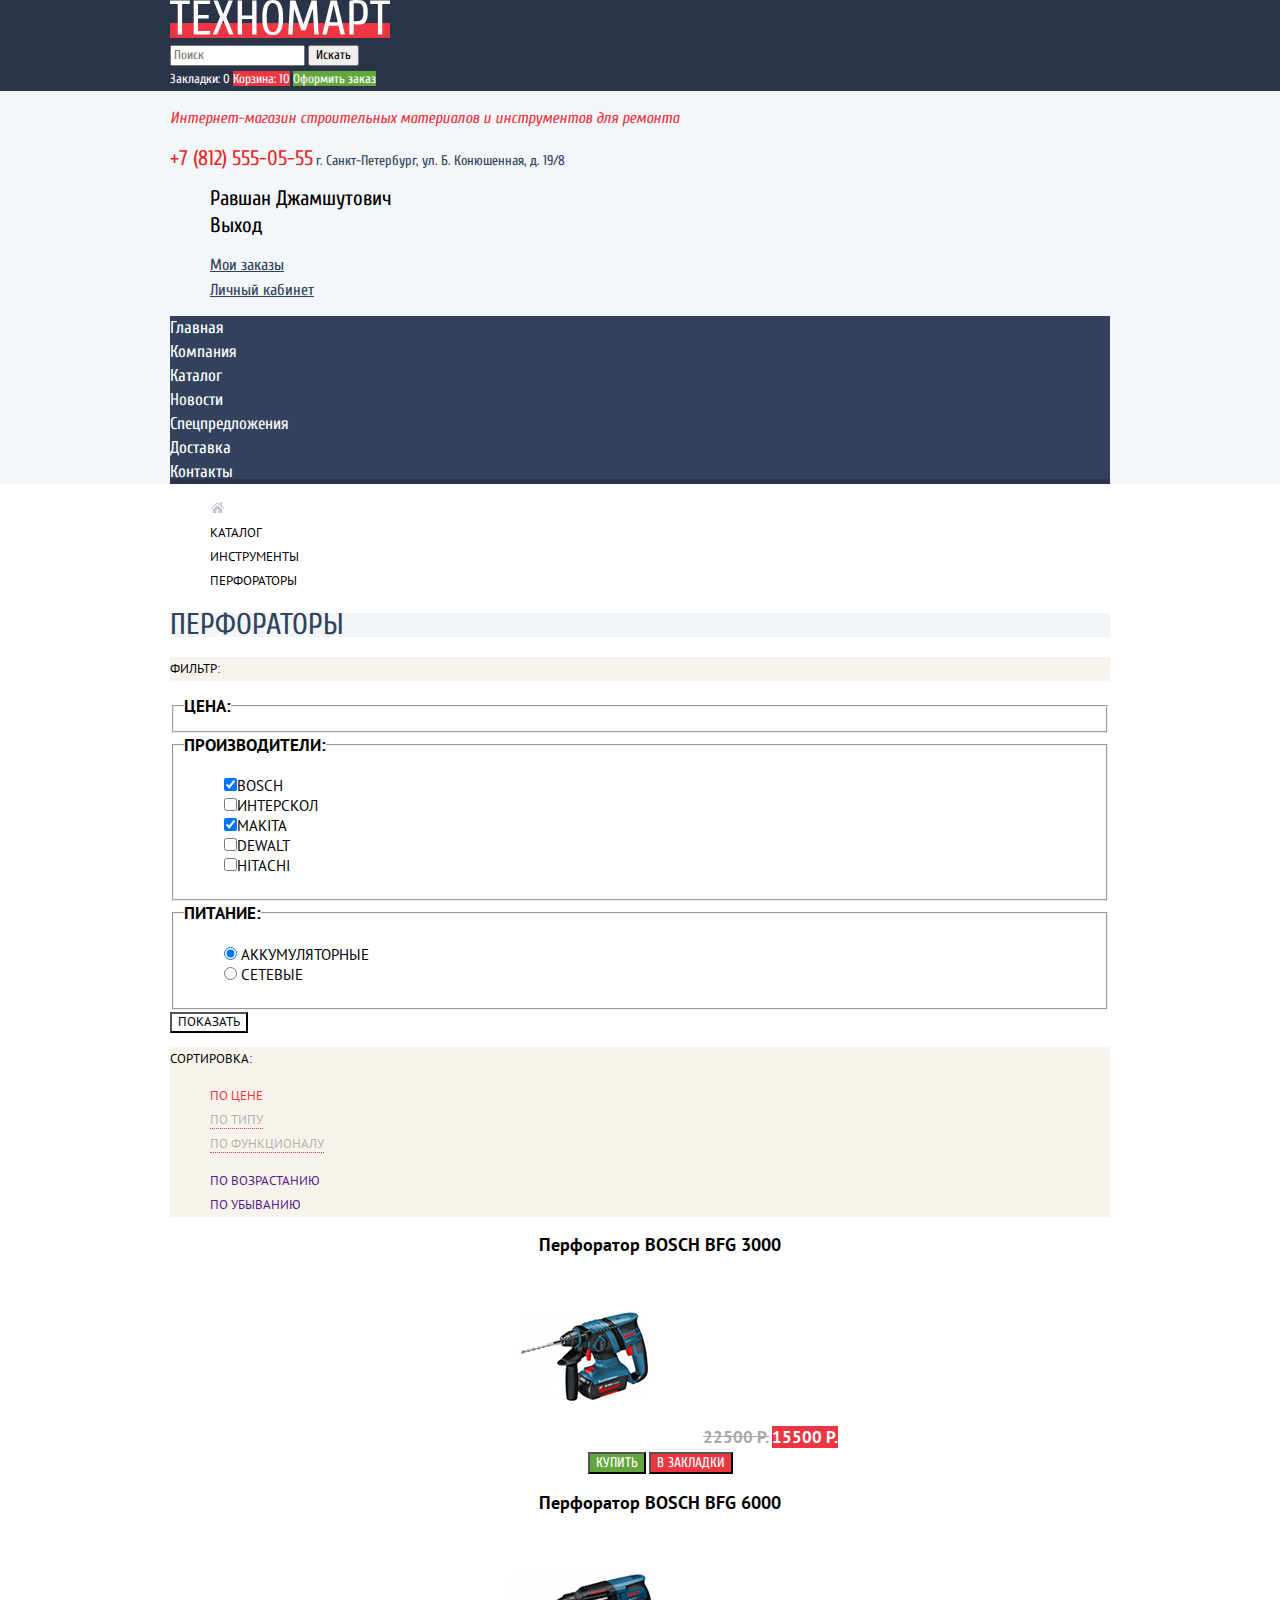
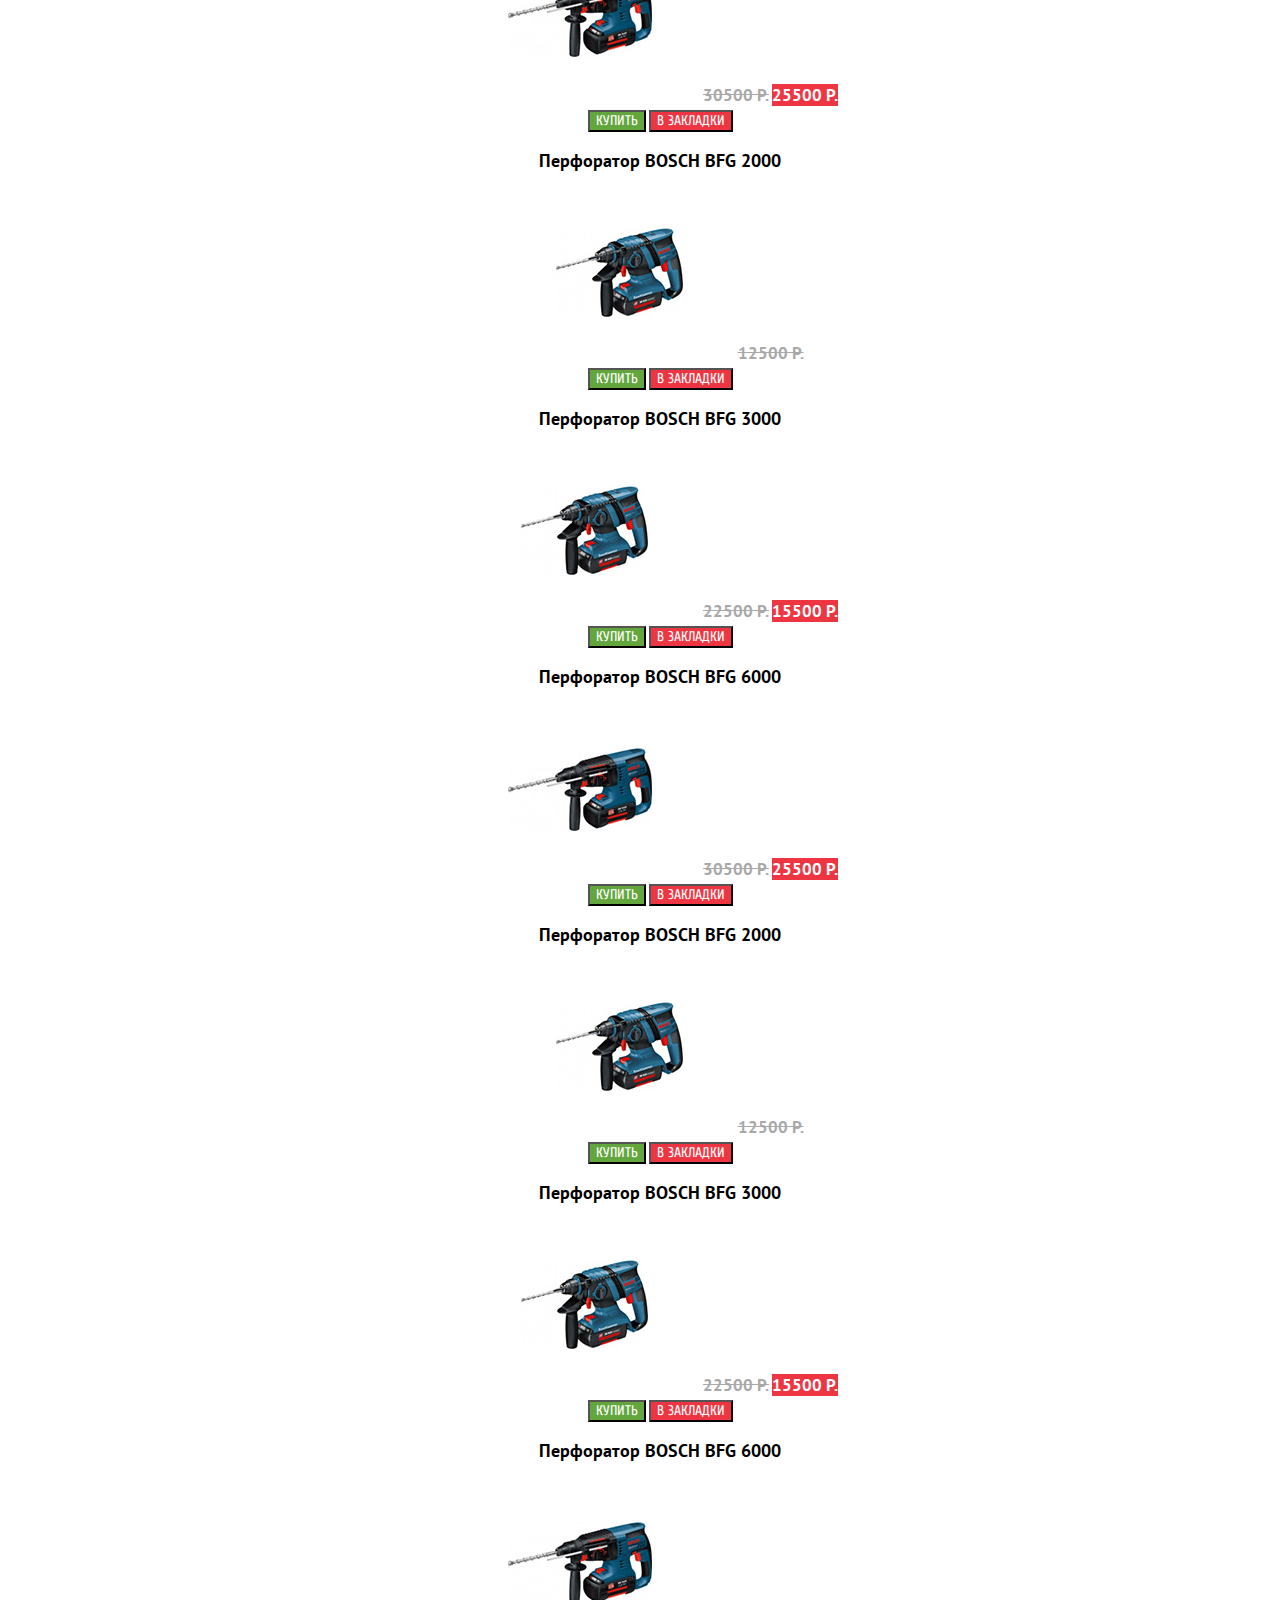
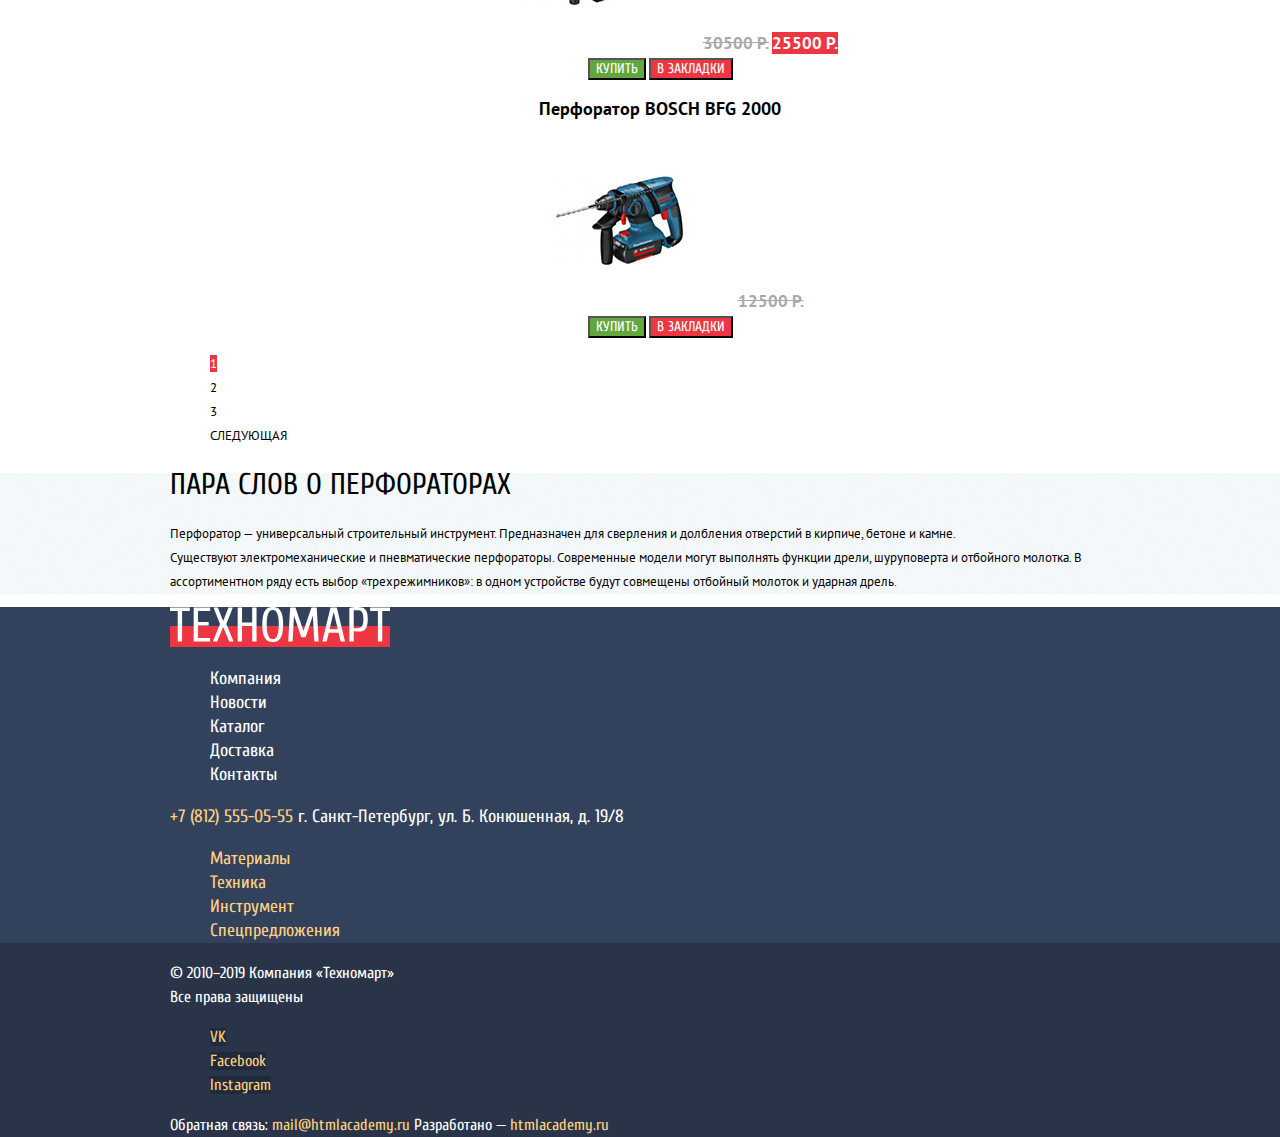
==== catalog.html @ 103a1b3d "Удаалил атрибут href у ссылок, ссылающихся сами на себя" ====
<!DOCTYPE html>
<html lang="ru">
<head>
  <meta charset="utf-8">
  <title>Перфораторы - HTML Academy: Техномарт</title>
  <link href="https://fonts.googleapis.com/css?family=Cuprum:400,400i,700,700i%7CPT+Sans:400,700&display=swap&subset=cyrillic" rel="stylesheet">
  <link rel="stylesheet" href="css/normalize.css">
  <link rel="stylesheet" href="css/style.css">
</head>
<body>

  <header class="main-header">
    <div class="header-top-bg">
      <div class="main-header-top container">
        <a href="index.html" class="logo">
          <img src="img/logo-technomart.svg" alt="Логотип Техномарт" width="220" height="47">
        </a>
        <form class="form-search" action="" method="GET">
          <input class="search-input" type="search" id="header-search-input" name="search-input" placeholder="Поиск">
          <button class="search-button" type="submit">Искать</button>
        </form>
        <a href="" class="bookmark">Закладки: <span>0</span></a>
        <a href="" class="basket full">Корзина: <span>10</span></a>
        <a href="" class="order">Оформить заказ</a>
      </div>
    </div>
    <div class="main-header-middle container">
      <p class="header-description">
        Интернет-магазин строительных материалов и инструментов для ремонта
      </p>
      <address class="header-contacts">
          <a href="tel:+78125550555" class="phone">+7 (812) 555-05-55</a>
          <span class="address">г. Санкт-Петербург, ул. Б. Конюшенная, д. 19/8</span>
      </address>
      <div class="user-block">
        <ul class="profile-list-buttons">
          <li class="btn-profile"><a href="#">Равшан Джамшутович</a></li>
          <li class="btn-logout"><a href="#">Выход</a></li>
        </ul>
        <ul class="profile-list-links">
          <li><a href="#">Мои заказы</a></li>
          <li><a href="#">Личный кабинет</a></li>
        </ul>
      </div>
      <nav class="top-menu">
        <ul class="top-menu-list">
          <li class="top-menu-item"><a href="index.html">Главная</a></li>
          <li class="top-menu-item"><a href="">Компания</a></li>
          <li class="top-menu-item"><a>Каталог</a></li>
          <li class="top-menu-item"><a href="">Новости</a></li>
          <li class="top-menu-item"><a href="">Спецпредложения</a></li>
          <li class="top-menu-item"><a href="">Доставка</a></li>
          <li class="top-menu-item"><a href="">Контакты</a></li>
        </ul>
      </nav>
    </div>
  </header>

  <main>
    <div class="container">
      <ul class="breadcrumbs">
        <li><a href="index.html" class="breadcrumbs-link"><img src="./img/icon-home.svg" alt="Главная" width="14" height="12"></a></li>
        <li><a href="">Каталог</a></li>
        <li><a href="">Инструменты</a></li>
        <li class="breadcrumbs-current">Перфораторы</li>
      </ul>
      <h1>Перфораторы</h1>
      <div class="catalog-middle">
        <section class="sidebar">
          <h2 class="visually-hidden">Фильтрация товаров</h2>
          <p class="horiz-pannel title-pannel">Фильтр:</p><!-- У класса .title-pannel будет псевдоэлемент ::after c content: ":" -->
          <!-- Форма фильтра -->
          <form action="" method="GET" class="form-filter">
            <fieldset>
              <legend class="title-fieldset">Цена:</legend>
              <!-- здесь будет элемент фильтра по цене -->
            </fieldset>
            <fieldset>
              <legend class="title-fieldset">Производители:</legend>
              <ul class="options-list">
                <li class="option-item">
                  <input type="checkbox" name="brand-bosch" id="brand-bosch" value="BOSCH" checked><label for="brand-bosch">BOSCH</label>
                </li>
                <li class="option-item">
                  <input type="checkbox" name="brand-interskol" id="brand-interskol" value="ИНТЕРСКОЛ"><label for="brand-interskol">ИНТЕРСКОЛ</label>
                </li>
                <li>
                  <input type="checkbox" name="brand-makita" id="brand-makita" value="MAKITA" checked><label for="brand-makita">MAKITA</label>
                </li>
                <li class="option-item">
                  <input type="checkbox" name="brand-dewalt" id="brand-dewalt" value="Dewalt"><label for="brand-dewalt">Dewalt</label>
                </li>
                <li class="option-item">
                  <input type="checkbox" name="brand-hitachi" id="brand-hitachi" value="Hitachi"><label for="brand-hitachi">Hitachi</label>
                </li>
              </ul>
            </fieldset>
            <fieldset>
              <legend class="title-fieldset">Питание:</legend>
              <ul class="options-list">
                <li class="option-item">
                  <input type="radio" name="powertype" id="powertype-battery" value="Аккумуляторные" checked>
                  <label for="powertype-battery">Аккумуляторные</label>
                </li>
                <li class="option-item">
                  <input type="radio" name="powertype" id="powertype-utility" value="Сетевые">
                  <label for="powertype-utility">Сетевые</label>
                </li>
              </ul>
            </fieldset>
            <button type="submit" class="btn-option btn">Показать</button>
          </form>
        </section>
        <section class="main-content">
          <div class="horiz-pannel">
            <p class="title-pannel">Сортировка:</p><!-- У класса .title-pannel будет псевдоэлемент ::after c content: ":" -->
            <ul class="sort-fields-list">
              <li>
                <a class="active">По цене</a>
              </li>
              <li>
                <a href="">По типу</a>
              </li>
              <li>
                <a href="">По функционалу</a>
              </li>
            </ul>
            <!--кнопки сортировки декорировать буду через CSS.
                Контент кнопок-ссылок тогда и перенесу в атрибут title-->
            <ul class="sort-order-list">
              <li>
                <a href="" class="sort-asc active">По возрастанию</a>
              </li>
              <li>
                <a href="" class="sort-desc">По убыванию</a>
              </li>
            </ul>
          </div>
          <h2 class="visually-hidden">Перфораторы в наличии</h2>
          <ul class="products-list">
            <li  class="product-item">
              <h3 class="product-name">Перфоратор BOSCH BFG 3000</h3>
              <img class="poduct-image" src="img/perforator-2.jpg" width="218" height="170" alt="Перфоратор BOSCH BFG 3000">
              <del class="product-price-old">22500 Р.</del>
              <ins class="product-price">15500 Р.</ins>
              <div class="product-item-buttons">
                <button type="button" class="btn btn-buy">Купить</button>
                <button type="button" class="btn btn-bookmark-add">В закладки</button>
              </div>
            </li>
            <li  class="product-item">
              <h3 class="product-name">Перфоратор BOSCH BFG 6000</h3>
              <img class="poduct-image" src="img/perforator-3.jpg" width="218" height="170" alt="Перфоратор BOSCH BFG 6000">
              <del class="product-price-old">30500 Р.</del>
              <ins class="product-price">25500 Р.</ins>
              <div class="product-item-buttons">
                <button type="button" class="btn btn-buy">Купить</button>
                <button type="button" class="btn btn-bookmark-add">В закладки</button>
              </div>
            </li>
            <li  class="product-item item-new">
              <h3 class="product-name">Перфоратор BOSCH BFG 2000</h3>
              <img class="poduct-image" src="img/perforator-4.jpg" width="218" height="170" alt="Перфоратор BOSCH BFG 2000">
              <ins class="product-price-old">12500 Р.</ins>
              <div class="product-item-buttons">
                <button type="button" class="btn btn-buy">Купить</button>
                <button type="button" class="btn btn-bookmark-add">В закладки</button>
              </div>
            </li>
            <li  class="product-item">
              <h3 class="product-name">Перфоратор BOSCH BFG 3000</h3>
              <img class="poduct-image" src="img/perforator-2.jpg" width="218" height="170" alt="Перфоратор BOSCH BFG 3000">
              <del class="product-price-old">22500 Р.</del>
              <ins class="product-price">15500 Р.</ins>
              <div class="product-item-buttons">
                <button type="button" class="btn btn-buy">Купить</button>
                <button type="button" class="btn btn-bookmark-add">В закладки</button>
              </div>
            </li>
            <li  class="product-item item-new">
              <h3 class="product-name">Перфоратор BOSCH BFG 6000</h3>
              <img class="poduct-image" src="img/perforator-3.jpg" width="218" height="170" alt="Перфоратор BOSCH BFG 6000">
              <del class="product-price-old">30500 Р.</del>
              <ins class="product-price">25500 Р.</ins>
              <div class="product-item-buttons">
                <button type="button" class="btn btn-buy">Купить</button>
                <button type="button" class="btn btn-bookmark-add">В закладки</button>
              </div>
            </li>
            <li  class="product-item">
              <h3 class="product-name">Перфоратор BOSCH BFG 2000</h3>
              <img class="poduct-image" src="img/perforator-4.jpg" width="218" height="170" alt="Перфоратор BOSCH BFG 2000">
              <ins class="product-price-old">12500 Р.</ins>
              <div class="product-item-buttons">
                <button type="button" class="btn btn-buy">Купить</button>
                <button type="button" class="btn btn-bookmark-add">В закладки</button>
              </div>
            </li>
            <li  class="product-item item-new">
              <h3 class="product-name">Перфоратор BOSCH BFG 3000</h3>
              <img class="poduct-image" src="img/perforator-2.jpg" width="218" height="170" alt="Перфоратор BOSCH BFG 3000">
              <del class="product-price-old">22500 Р.</del>
              <ins class="product-price">15500 Р.</ins>
              <div class="product-item-buttons">
                <button type="button" class="btn btn-buy">Купить</button>
                <button type="button" class="btn btn-bookmark-add">В закладки</button>
              </div>
            </li>
            <li  class="product-item">
              <h3 class="product-name">Перфоратор BOSCH BFG 6000</h3>
              <img class="poduct-image" src="img/perforator-3.jpg" width="218" height="170" alt="Перфоратор BOSCH BFG 6000">
              <del class="product-price-old">30500 Р.</del>
              <ins class="product-price">25500 Р.</ins>
              <div class="product-item-buttons">
                <button type="button" class="btn btn-buy">Купить</button>
                <button type="button" class="btn btn-bookmark-add">В закладки</button>
              </div>
            </li>
            <li  class="product-item">
              <h3 class="product-name">Перфоратор BOSCH BFG 2000</h3>
              <img class="poduct-image" src="img/perforator-4.jpg" width="218" height="170" alt="Перфоратор BOSCH BFG 2000">
              <ins class="product-price-old">12500 Р.</ins>
              <div class="product-item-buttons">
                <button type="button" class="btn btn-buy">Купить</button>
                <button type="button" class="btn btn-bookmark-add">В закладки</button>
              </div>
            </li>
          </ul>
          <ul class="pagination-list">
            <li class="pagination-item pagination-item-current"><a href="">1</a></li>
            <li class="pagination-item"><a href="">2</a></li>
            <li class="pagination-item"><a href="">3</a></li>
            <li class="pagination-item"><a href="">Следующая</a></li>
          </ul>
        </section>
      </div>
    </div>
    <section class="section-gray">
      <div class="container">
        <h2>Пара слов о перфораторах</h2>
        <p>
          Перфоратор — универсальный строительный инструмент. Предназначен для сверления и долбления отверстий в кирпиче, бетоне и камне.<br>
          Существуют электромеханические и пневматические перфораторы. Современные модели могут выполнять функции дрели, шуруповерта и отбойного молотка. В ассортиментном ряду есть выбор «трехрежимников»: в одном устройстве будут совмещены отбойный молоток и ударная дрель.
        </p>
      </div>
    </section>
  </main>

  <footer class="main-footer">
    <div class="footer-top-bg">
      <div class="footer-top container">
        <a href="index.html" class="logo-footer logo">
          <img src="img/logo-technomart.svg" alt="Логотип Техномарт" width="220" height="47">
        </a>
        <ul class="footer-menu-list">
          <li class="footer-menu-item"><a href="">Компания</a></li>
          <li class="footer-menu-item"><a href="">Новости</a></li>
          <li class="footer-menu-item"><a>Каталог</a></li>
          <li class="footer-menu-item"><a href="">Доставка</a></li>
          <li class="footer-menu-item"><a href="">Контакты</a></li>
        </ul>
        <address class="footer-contacts">
            <a href="tel:+78125550555" class="phone">+7 (812) 555-05-55</a>
            <span class="address">г. Санкт-Петербург, ул. Б. Конюшенная, д. 19/8</span>
        </address>
        <ul class="footer-addmenu-list">
          <li class="footer-addmenu-item"><a href="">Материалы</a></li>
          <li class="footer-addmenu-item"><a href="">Техника</a></li>
          <li class="footer-addmenu-item"><a href="">Инструмент</a></li>
          <li class="footer-addmenu-item"><a href="">Спецпредложения</a></li>
        </ul>
      </div>
    </div>
    <div class="footer-bottom container">
      <p class="copyright">
        &copy; 2010–2019 Компания «Техномарт»<br>
        Все права защищены
      </p>
      <ul class="social-links-list">
        <li>
          <a href="" class="social-link social-link-vk" title="VK">VK</a>
        </li>
        <li>
          <a href="" class="social-link social-link-fb" title="Facebook">Facebook</a>
        </li>
        <li>
          <a href="" class="social-link social-link-inst" title="Instagram">Instagram</a>
        </li>
      </ul>
      <div class="contact-links-list">
        <span>Обратная связь:</span>
        <a href="mailto:mail@htmlacademy.ru">mail@htmlacademy.ru</a>
        <span>Разработано —</span>
        <a href="https://htmlacademy.ru/intensive/htmlcss" target="_blank">htmlacademy.ru</a>
      </div>
    </div>
  </footer>

  <section class="popup-basket popup">
    <h2 class="visually-hidden">Товар в корзине</h2>
    <div class="popup-content">
      <p class="popup-msg popup-msg-good">
        Товар добавлен в корзину!
      </p>
    </div>
    <div class="popup-buttons">
      <a href="" class="btn">Оформить заказ</a> <!-- Это, похоже, ссылка на страницу оформления заказа -->
      <a href="" class="btn btn-white">Продолжить покупки</a>
    </div>
    <button class="btn-popup-close" type="button">Закрыть</button>
  </section>

</body>
</html>
---- css/style.css ----
html {
   box-sizing: border-box; 
}
*, 
*::before, 
*::after { 
   box-sizing: inherit; 
}
body {
	margin: 0;
	padding: 0;

	font-family: "PT Sans", Arial, sans-serif;
	font-size: 13px;
	font-weight: 400;
	line-height: 24px;
	color: #000000;

	background-color: #ffffff;
}

img {
  max-width: 100%;
  height: auto;
}

li {
  list-style: none;
}

a {
  text-decoration: none;
}

h1,
h2 {
	font-family: "Cuprum", "Arial Narrow", sans-serif;
	font-size: 30px;
	font-weight: normal;
	text-transform: uppercase;
}

h1 {
	color: #32425c;
	background-color: #f2f6f8;
}

/* --- */

.container {
	max-width: 960px;
	padding: 0 10px;
	margin: 0 auto;
}

/* --- */

.visually-hidden { /* скрывает элементы, которые по СЕО должны присутствовать */
  position: absolute;
  width: 1px;
  height: 1px;
  margin: -1px;
  border: 0;
  padding: 0;
  clip: rect(0 0 0 0);
  overflow: hidden;
}

/* --- */

.btn { /* Общий класс для кнопок (визуальных) */
	font-family: "Cuprum", "Arial Narrow", sans-serif;
	font-size: 14px;
	text-transform: uppercase;
	
	color: #ffffff;
	background-color: #ee3643;
}

/* --- */

.main-header {
	font-family: "Cuprum", "Arial Narrow", sans-serif;

	background-color: #f4f7f9;
}

.header-top-bg {
	background-color: #293449;
}

.main-header-top {
	color: #ffffff;
}

.logo {
	background-color: #ee3643;
}

.bookmark,
.basket,
.order {
	color: #ffffff;
}

.full {
	background-color: #ee3643;
}

.order {
	background-color: #63a63e;
}

.header-description {
	font-size: 16px;
	line-height: 23px;
	font-style: italic;
	color: #ee3643;
}

.header-contacts .phone {
				/* этот класс может встречаться в других частях сайта
					 (в частности он присутствует в подвале). При этом
					 и телефон и адрес имеют специфичное оформление.
					 Поэтому я здесь использую вложенные селекторы */
	font-size: 21px;
	font-style: normal;
	color: #e9292a;
}

.header-contacts .address {
	font-size: 14px;
	font-style: normal;
	color: #32425c;
}

.profile-list-buttons a {
	font-size: 21px;
	color: #000000;
}

.profile-list-links a {
	font-size: 16px;
	color: #32425c;
	text-decoration: underline;
}

.top-menu {
	background-color: #32425c;
	box-shadow: inset 0 -5px 0 0 #293449;
	
	font-size: 17px;
}

.top-menu-list {
	margin: 0;
	padding: 0;
}

.top-menu a {
	color: #ffffff;
}

/* --- */

.section-gray {
	background-color: #f4f8f9;
	background-image: url(../img/bg-gray.png);
}

/* --- */

.catgory-list {
	font-family: "Cuprum", "Arial Narrow", sans-serif;
}

.catgory-item {
	color: #ffffff;
}

.materials {
	background-color: #ffbf47;
}

.instrument {
	background-color: #3bbce3;
}

.technic {
	background-color: #dc91d8;
}

.discount {
	background-color: #8ed78f;
}

.delivery {
	background-color: #ffc047;
}

.slider {
	background-color: #1c1210;
}

.catgory-item h3 {
	font-size: 24px;
	font-weight: bold;
	text-transform: none;
}

.category-link {
	font-size: 14px;
	text-transform: uppercase;
	color: #ffffff;

	background-color: rgba(0, 0, 0, 0.1);
}

.slider-header h3 {
	font-size: 36px;
	text-transform: uppercase;
}

.slider-header p {
	font-size: 18px;
}

/* --- */

.title-block {
	background-color: #f9f5f0;
}

.title-block h2 {
	color: #32425c;
}

/* --- */

.product-item {
	text-align: center;
}

.product-name {
	font-size: 18px;
	font-weight: bold;
	line-height: 20px;
}

.product-price-old {
	font-size: 17px;
	font-weight: bold;
	color: #a9a9a9;
	text-decoration: line-through;
}

.product-price {
	font-size: 17px;
	font-weight: bold;
	color: #ffffff;
	text-decoration: none;

	background-color: #ee3643;
}

.btn-buy {
	font-size: 14px;
	font-weight: normal;
	color: #ffffff;

	background-color: #63a63e;
}

/* --- */

.services label {
	font-size: 21px;
	color: #ffffff;

	background-color: #32425c;
}

.services h3 {
	font-size: 36px;
	font-weight: normal;
	text-transform: uppercase;
	color: #32425c
}

.services-list li {
	min-height: 400px; /* это временно, чтоб увидеть фон */
}

.services-item {
	background-repeat: no-repeat;
	background-position: right bottom;
}

.services-item-delivery {
	background-image: url(../img/services-delivery-bg.png);
}

.services-item-guarantee {
	background-image: url(../img/services-guarantee-bg.png);
}

.services-item-credit {
	background-image: url(../img/services-credit-bg.png);
}

/* --- */

.list-marker {
	line-height: 40px;
	font-family: "Cuprum", "Arial Narrow", sans-serif;
	font-size: 18px;
}

/* --- */

.breadcrumbs {
	text-transform: uppercase;
}

.breadcrumbs a {
	color: #000000;
}

/* --- */

.horiz-pannel {
	font-size: 13px;
	text-transform: uppercase;

	background-color: #f7f3ec;
}

.title-fieldset {
	font-size: 17px;
	font-weight: bold;
	text-transform: uppercase;
}

.sort-fields-list a {
	color: rgba(0, 0, 0, 0.3);
	border-bottom: #ee3643 1px dotted;
}

.sort-fields-list .active {
	color: #ee3643;
	border: none;
}

/* --- */

.options-list {
	font-size: 15px;
	line-height: 20px;
	text-transform: uppercase;
}

.btn-option {
	font-family: inherit;
	font-size: 13px;
	color: #000000;

	background-color: transparent;
}

/* --- */

.pagination-item a {
	font-size: 13px;
	color: #000000;
	text-transform: uppercase;
}

.pagination-item-current a {
	color: #ffffff;

	background-color: #ee3643;
}

/* --- */

.main-footer {
	font-family: "Cuprum", "Arial Narrow", sans-serif;
	color: #ffffff;

	background-color: #293449;
}

.footer-top-bg {
	background-color: #32425c;
}

.footer-top {
	font-size: 18px;
}

.footer-bottom {
	font-size: 16px;
}

.main-footer a {
	color: #ffd180;
}

.footer-menu-item a {
	color: #ffffff;
}

.footer-contacts {
	font-style: normal;
}

.social-link  {
	background-color: #212a3a;
}

/* --- */

.popup {
	display: none;
}
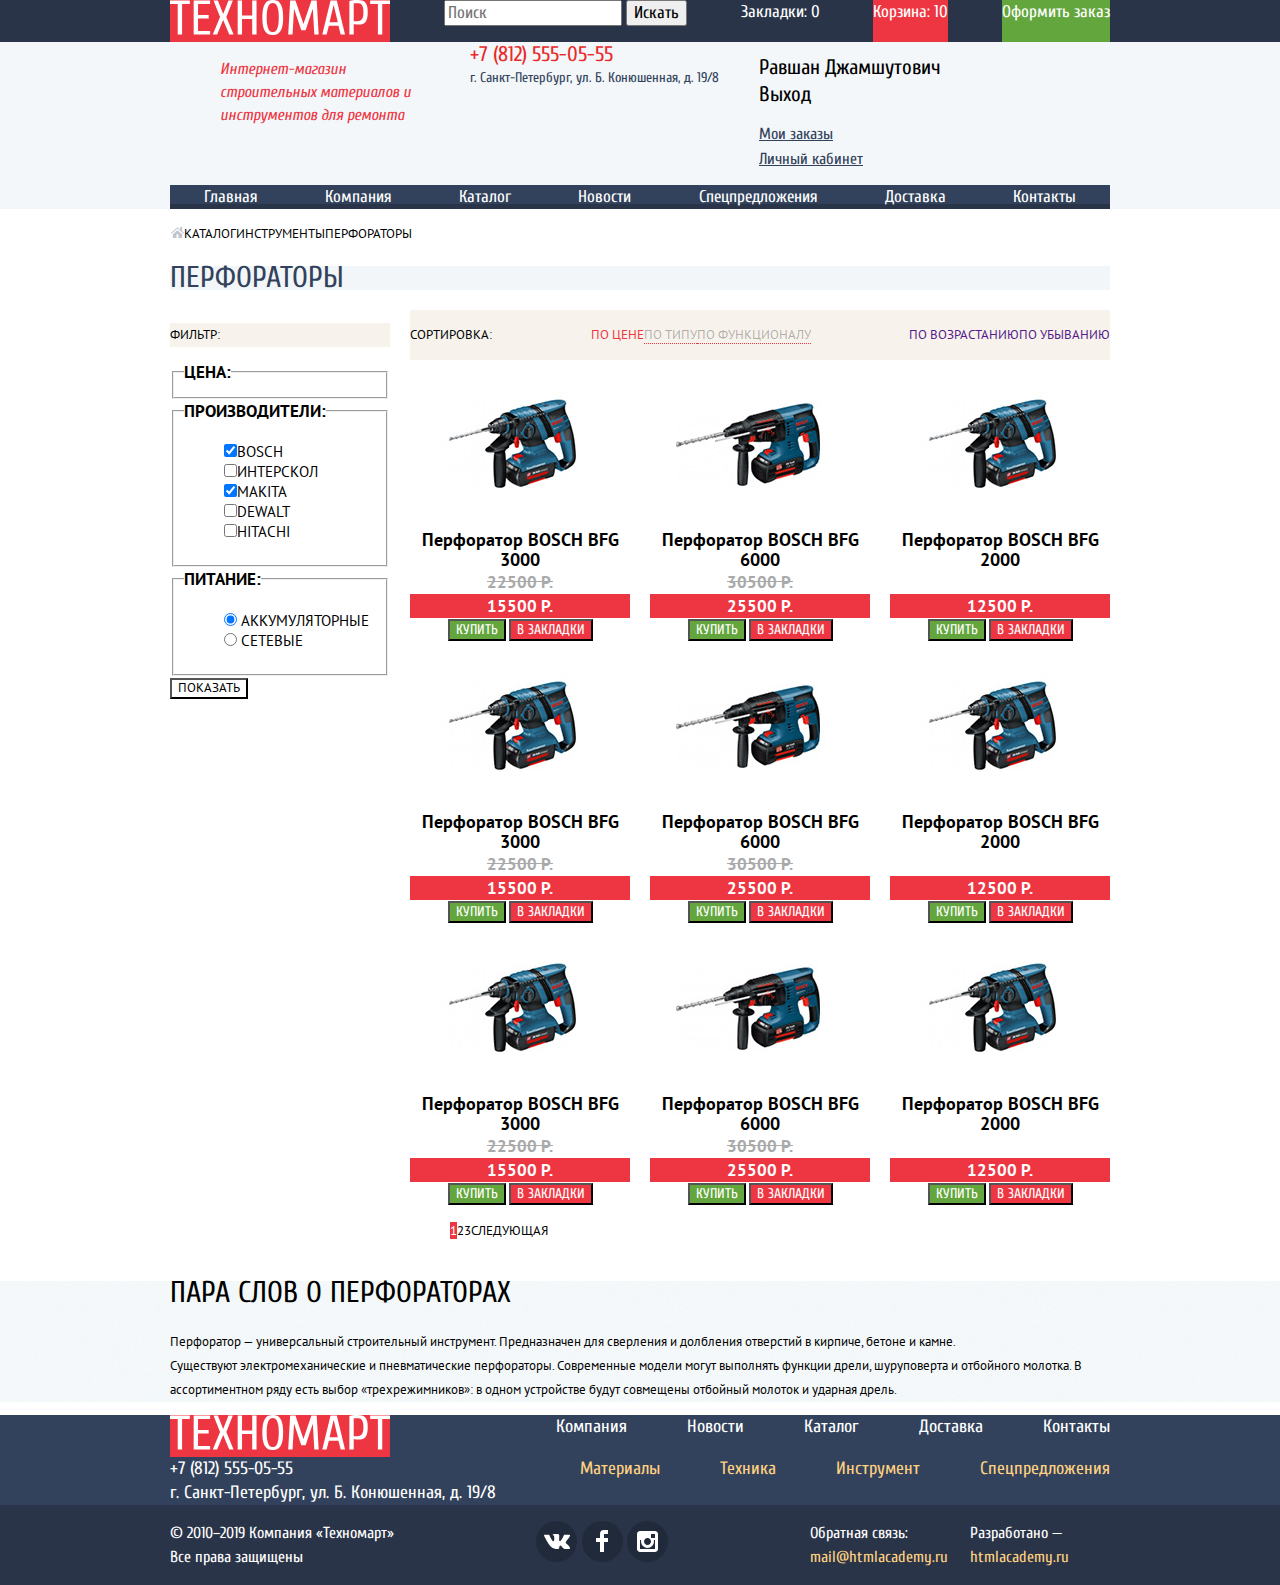
==== commit ca498fad: "Построил сетку для основных элементов" ====
--- a/catalog.html
+++ b/catalog.html
@@ -42,18 +42,18 @@
           <li><a href="#">Личный кабинет</a></li>
         </ul>
       </div>
-      <nav class="top-menu">
-        <ul class="top-menu-list">
-          <li class="top-menu-item"><a href="index.html">Главная</a></li>
-          <li class="top-menu-item"><a href="">Компания</a></li>
-          <li class="top-menu-item"><a>Каталог</a></li>
-          <li class="top-menu-item"><a href="">Новости</a></li>
-          <li class="top-menu-item"><a href="">Спецпредложения</a></li>
-          <li class="top-menu-item"><a href="">Доставка</a></li>
-          <li class="top-menu-item"><a href="">Контакты</a></li>
-        </ul>
-      </nav>
-    </div>
+    </div>
+    <nav class="top-menu container">
+      <ul class="top-menu-list">
+        <li class="top-menu-item"><a href="index.html">Главная</a></li>
+        <li class="top-menu-item"><a href="">Компания</a></li>
+        <li class="top-menu-item"><a>Каталог</a></li>
+        <li class="top-menu-item"><a href="">Новости</a></li>
+        <li class="top-menu-item"><a href="">Спецпредложения</a></li>
+        <li class="top-menu-item"><a href="">Доставка</a></li>
+        <li class="top-menu-item"><a href="">Контакты</a></li>
+      </ul>
+    </nav>
   </header>
 
   <main>
@@ -111,7 +111,7 @@
             <button type="submit" class="btn-option btn">Показать</button>
           </form>
         </section>
-        <section class="main-content">
+        <section class="catalog-content">
           <div class="horiz-pannel">
             <p class="title-pannel">Сортировка:</p><!-- У класса .title-pannel будет псевдоэлемент ::after c content: ":" -->
             <ul class="sort-fields-list">
@@ -161,7 +161,7 @@
             <li  class="product-item item-new">
               <h3 class="product-name">Перфоратор BOSCH BFG 2000</h3>
               <img class="poduct-image" src="img/perforator-4.jpg" width="218" height="170" alt="Перфоратор BOSCH BFG 2000">
-              <ins class="product-price-old">12500 Р.</ins>
+              <ins class="product-price">12500 Р.</ins>
               <div class="product-item-buttons">
                 <button type="button" class="btn btn-buy">Купить</button>
                 <button type="button" class="btn btn-bookmark-add">В закладки</button>
@@ -190,7 +190,7 @@
             <li  class="product-item">
               <h3 class="product-name">Перфоратор BOSCH BFG 2000</h3>
               <img class="poduct-image" src="img/perforator-4.jpg" width="218" height="170" alt="Перфоратор BOSCH BFG 2000">
-              <ins class="product-price-old">12500 Р.</ins>
+              <ins class="product-price">12500 Р.</ins>
               <div class="product-item-buttons">
                 <button type="button" class="btn btn-buy">Купить</button>
                 <button type="button" class="btn btn-bookmark-add">В закладки</button>
@@ -219,7 +219,7 @@
             <li  class="product-item">
               <h3 class="product-name">Перфоратор BOSCH BFG 2000</h3>
               <img class="poduct-image" src="img/perforator-4.jpg" width="218" height="170" alt="Перфоратор BOSCH BFG 2000">
-              <ins class="product-price-old">12500 Р.</ins>
+              <ins class="product-price">12500 Р.</ins>
               <div class="product-item-buttons">
                 <button type="button" class="btn btn-buy">Купить</button>
                 <button type="button" class="btn btn-bookmark-add">В закладки</button>
@@ -278,21 +278,25 @@
       </p>
       <ul class="social-links-list">
         <li>
-          <a href="" class="social-link social-link-vk" title="VK">VK</a>
+          <a href="" class="social-link social-link-vk" title="VK"></a>
         </li>
         <li>
-          <a href="" class="social-link social-link-fb" title="Facebook">Facebook</a>
+          <a href="" class="social-link social-link-fb" title="Facebook"></a>
         </li>
         <li>
-          <a href="" class="social-link social-link-inst" title="Instagram">Instagram</a>
+          <a href="" class="social-link social-link-insta" title="Instagram"></a>
         </li>
       </ul>
-      <div class="contact-links-list">
-        <span>Обратная связь:</span>
-        <a href="mailto:mail@htmlacademy.ru">mail@htmlacademy.ru</a>
-        <span>Разработано —</span>
-        <a href="https://htmlacademy.ru/intensive/htmlcss" target="_blank">htmlacademy.ru</a>
-      </div>
+      <ul class="contact-links-list">
+        <li class="contact-links-email">
+          <span>Обратная связь:</span>
+          <a href="mailto:mail@htmlacademy.ru">mail@htmlacademy.ru</a>
+        </li>
+        <li class="contact-links-site">
+          <span>Разработано —</span>
+          <a href="https://htmlacademy.ru/intensive/htmlcss" target="_blank">htmlacademy.ru</a>
+        </li>
+      </ul>
     </div>
   </footer>
 
--- a/css/style.css
+++ b/css/style.css
@@ -90,6 +90,10 @@
 }
 
 .main-header-top {
+	display: flex;
+	justify-content: space-between;
+
+	font-size: 17px;
 	color: #ffffff;
 }
 
@@ -109,6 +113,10 @@
 
 .order {
 	background-color: #63a63e;
+}
+
+.main-header-middle {
+	display: flex;
 }
 
 .header-description {
@@ -116,9 +124,14 @@
 	line-height: 23px;
 	font-style: italic;
 	color: #ee3643;
+
+	width: 300px;
+
+	padding: 0 50px;
 }
 
 .header-contacts .phone {
+	display: block;
 				/* этот класс может встречаться в других частях сайта
 					 (в частности он присутствует в подвале). При этом
 					 и телефон и адрес имеют специфичное оформление.
@@ -146,15 +159,17 @@
 }
 
 .top-menu {
+	font-size: 17px;
+}
+
+.top-menu-list {
+	display: flex;
+	justify-content: space-around;
+	margin: 0;
+	padding: 0;
+
 	background-color: #32425c;
 	box-shadow: inset 0 -5px 0 0 #293449;
-	
-	font-size: 17px;
-}
-
-.top-menu-list {
-	margin: 0;
-	padding: 0;
 }
 
 .top-menu a {
@@ -237,11 +252,32 @@
 
 /* --- */
 
+.products-list {
+	display: flex;
+	flex-wrap: wrap;
+	justify-content: space-between;
+
+	padding: 0;
+	margin: 0;
+}
+
 .product-item {
+	display: flex;
+	flex-direction: column;
+
+	width: 220px;
+
 	text-align: center;
 }
 
+.poduct-image {
+	order: -1;
+}
+
 .product-name {
+	margin: 0;
+	margin-bottom: auto;
+
 	font-size: 18px;
 	font-weight: bold;
 	line-height: 20px;
@@ -310,6 +346,21 @@
 
 /* --- */
 
+.columns {
+	display: flex;
+	justify-content: space-between;
+}
+
+.section-about {
+	width: 540px;
+}
+
+.section-contacts {
+	width: 300px;
+}
+
+/* --- */
+
 .list-marker {
 	line-height: 40px;
 	font-family: "Cuprum", "Arial Narrow", sans-serif;
@@ -319,7 +370,15 @@
 /* --- */
 
 .breadcrumbs {
-	text-transform: uppercase;
+	display: flex;
+
+	padding: 0;
+
+	text-transform: uppercase;
+}
+
+.breadcrumbs li {
+
 }
 
 .breadcrumbs a {
@@ -328,7 +387,29 @@
 
 /* --- */
 
+.catalog-middle {
+	display: flex;
+	justify-content: space-between;
+}
+
+/* --- */
+
+.sidebar {
+	width: 220px;
+}
+
+/* --- */
+
+.catalog-content {
+	width: 700px;
+}
+
+/* --- */
+
 .horiz-pannel {
+	display: flex;
+	justify-content: space-between;
+
 	font-size: 13px;
 	text-transform: uppercase;
 
@@ -341,6 +422,10 @@
 	text-transform: uppercase;
 }
 
+.sort-fields-list {
+	display: flex;
+}
+
 .sort-fields-list a {
 	color: rgba(0, 0, 0, 0.3);
 	border-bottom: #ee3643 1px dotted;
@@ -349,6 +434,10 @@
 .sort-fields-list .active {
 	color: #ee3643;
 	border: none;
+}
+
+.sort-order-list {
+	display: flex;
 }
 
 /* --- */
@@ -369,6 +458,10 @@
 
 /* --- */
 
+.pagination-list {
+	display: flex;
+}
+
 .pagination-item a {
 	font-size: 13px;
 	color: #000000;
@@ -395,10 +488,17 @@
 }
 
 .footer-top {
+	display: flex;
+	flex-wrap: wrap;
+	justify-content: space-between;
+
 	font-size: 18px;
 }
 
 .footer-bottom {
+	display: flex;
+	justify-content: space-between;
+
 	font-size: 16px;
 }
 
@@ -406,6 +506,20 @@
 	color: #ffd180;
 }
 
+.footer-menu-list,
+.footer-addmenu-list {
+	display: flex;
+	justify-content: flex-end;
+
+	margin: 0;
+	padding: 0;
+}
+
+.footer-menu-item,
+.footer-addmenu-item {
+	margin-left: 60px;
+}
+
 .footer-menu-item a {
 	color: #ffffff;
 }
@@ -414,8 +528,60 @@
 	font-style: normal;
 }
 
+.footer-contacts .phone {
+	color: #ffffff;
+}
+
+.footer-contacts .address {
+	display: block;
+}
+
+.social-links-list {
+	display: flex;
+	justify-content: space-between;
+
+	width: 132px;
+	padding: 0;	
+}
+
 .social-link  {
+	display: block;
+	
+	width: 41px;
+	height: 41px;
+
+	border-radius: 50%;
+
 	background-color: #212a3a;
+	background-position: center;
+	background-repeat: no-repeat;
+}
+
+.social-link-vk {
+	background-image: url("../img/icon-vk.svg");
+}
+
+.social-link-fb {
+	background-image: url("../img/icon-fb.svg");
+}
+
+.social-link-insta {
+	background-image: url("../img/icon-insta.svg");
+}
+
+.contact-links-list {
+	display: flex;
+
+	width: 300px;
+	padding: 0;
+}
+
+.contact-links-email {
+	width: 160px;
+}
+
+.contact-links-site {
+	width: 111px;
 }
 
 /* --- */
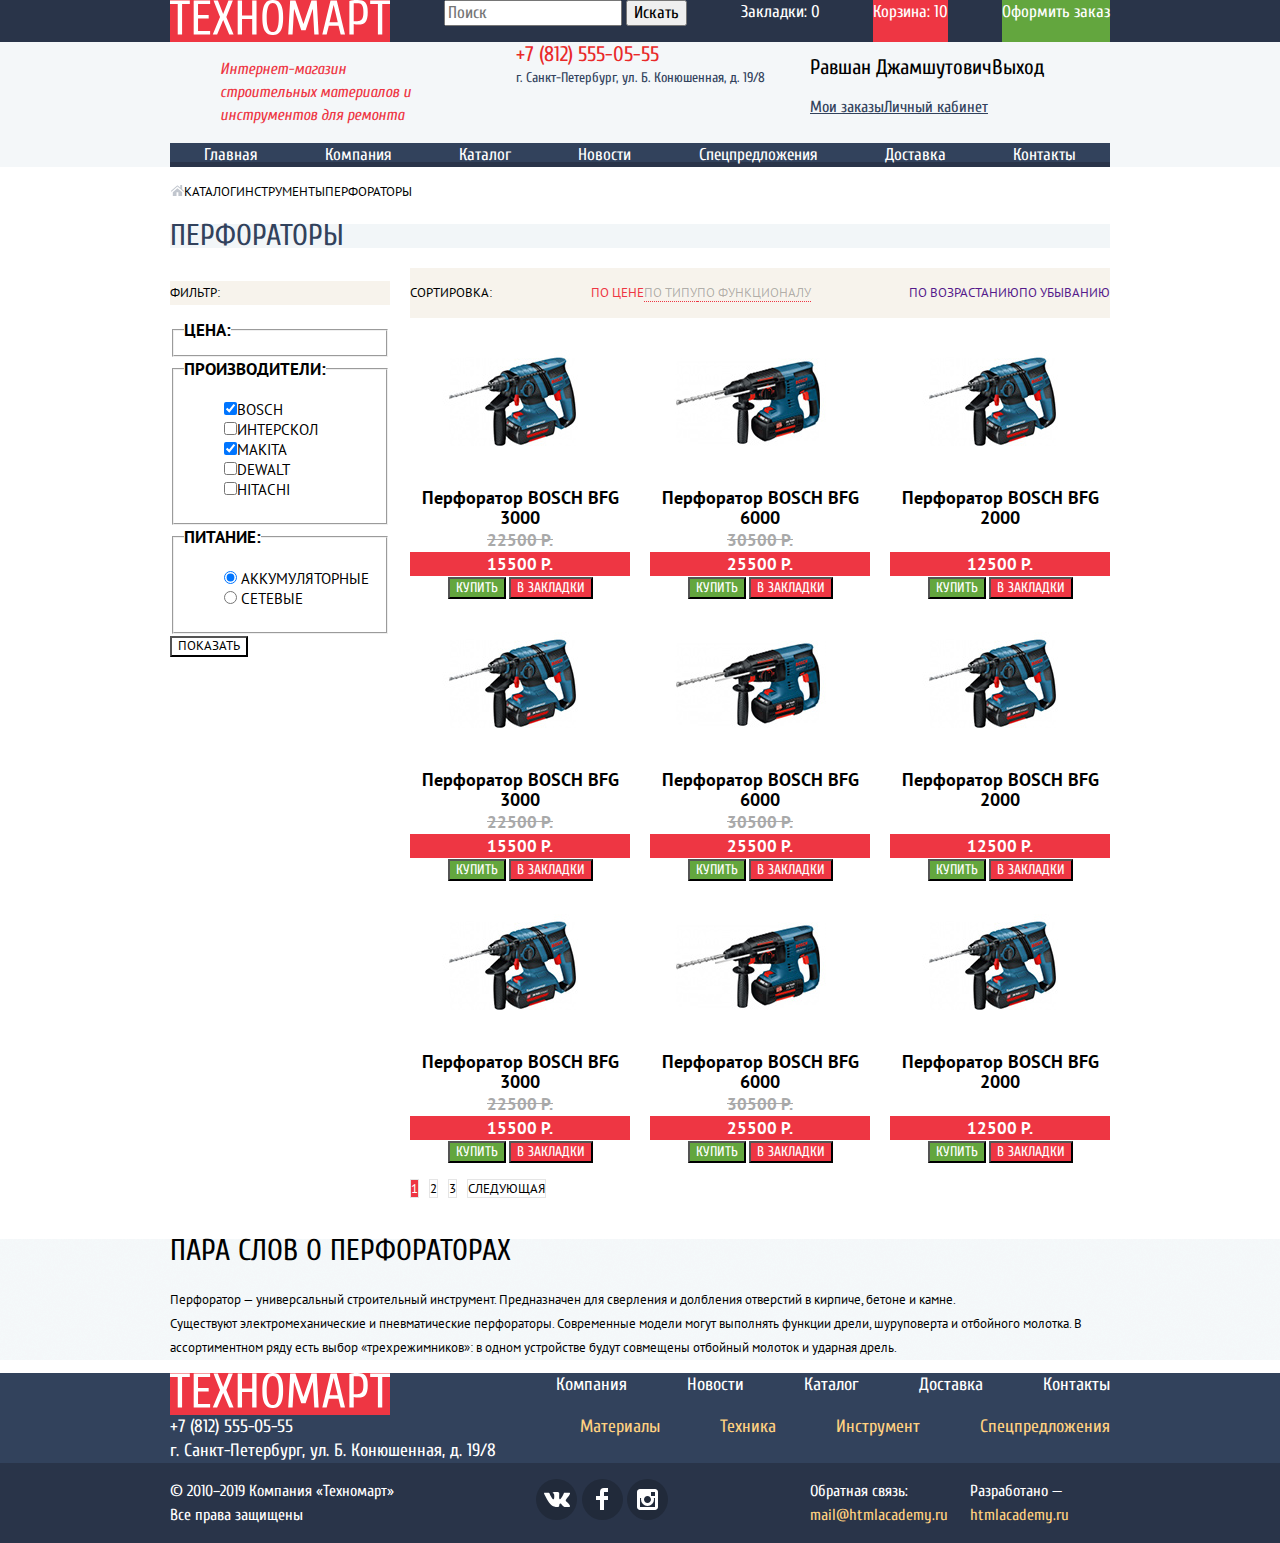
==== commit b621d6af: "Построил сетку. Поработал над доступностью проекта" ====
--- a/catalog.html
+++ b/catalog.html
@@ -29,7 +29,7 @@
         Интернет-магазин строительных материалов и инструментов для ремонта
       </p>
       <address class="header-contacts">
-          <a href="tel:+78125550555" class="phone">+7 (812) 555-05-55</a>
+          <a href="tel:+78125550555" class="phone" aria-label="Телефон: +7 (812) 555-05-55">+7 (812) 555-05-55</a>
           <span class="address">г. Санкт-Петербург, ул. Б. Конюшенная, д. 19/8</span>
       </address>
       <div class="user-block">
@@ -44,7 +44,7 @@
       </div>
     </div>
     <nav class="top-menu container">
-      <ul class="top-menu-list">
+      <ul class="top-menu-list" aria-label="Телефон: +7 (812) 555-05-55">
         <li class="top-menu-item"><a href="index.html">Главная</a></li>
         <li class="top-menu-item"><a href="">Компания</a></li>
         <li class="top-menu-item"><a>Каталог</a></li>
@@ -141,8 +141,14 @@
             <li  class="product-item">
               <h3 class="product-name">Перфоратор BOSCH BFG 3000</h3>
               <img class="poduct-image" src="img/perforator-2.jpg" width="218" height="170" alt="Перфоратор BOSCH BFG 3000">
-              <del class="product-price-old">22500 Р.</del>
-              <ins class="product-price">15500 Р.</ins>
+              <div class="product-price-old">
+                <span class="visually-hidden">Прежняя цена: </span>
+                22500 Р.
+              </div>
+              <div class="product-price">
+                <span class="visually-hidden">Цена: </span>
+                15500 Р.
+              </div>
               <div class="product-item-buttons">
                 <button type="button" class="btn btn-buy">Купить</button>
                 <button type="button" class="btn btn-bookmark-add">В закладки</button>
@@ -151,8 +157,14 @@
             <li  class="product-item">
               <h3 class="product-name">Перфоратор BOSCH BFG 6000</h3>
               <img class="poduct-image" src="img/perforator-3.jpg" width="218" height="170" alt="Перфоратор BOSCH BFG 6000">
-              <del class="product-price-old">30500 Р.</del>
-              <ins class="product-price">25500 Р.</ins>
+              <div class="product-price-old">
+                <span class="visually-hidden">Прежняя цена: </span>
+                30500 Р.
+              </div>
+              <div class="product-price">
+                <span class="visually-hidden">Цена: </span>
+                25500 Р.
+              </div>
               <div class="product-item-buttons">
                 <button type="button" class="btn btn-buy">Купить</button>
                 <button type="button" class="btn btn-bookmark-add">В закладки</button>
@@ -161,7 +173,10 @@
             <li  class="product-item item-new">
               <h3 class="product-name">Перфоратор BOSCH BFG 2000</h3>
               <img class="poduct-image" src="img/perforator-4.jpg" width="218" height="170" alt="Перфоратор BOSCH BFG 2000">
-              <ins class="product-price">12500 Р.</ins>
+              <div class="product-price">
+                <span class="visually-hidden">Цена: </span>
+                12500 Р.
+              </div>
               <div class="product-item-buttons">
                 <button type="button" class="btn btn-buy">Купить</button>
                 <button type="button" class="btn btn-bookmark-add">В закладки</button>
@@ -170,8 +185,14 @@
             <li  class="product-item">
               <h3 class="product-name">Перфоратор BOSCH BFG 3000</h3>
               <img class="poduct-image" src="img/perforator-2.jpg" width="218" height="170" alt="Перфоратор BOSCH BFG 3000">
-              <del class="product-price-old">22500 Р.</del>
-              <ins class="product-price">15500 Р.</ins>
+              <div class="product-price-old">
+                <span class="visually-hidden">Прежняя цена: </span>
+                22500 Р.
+              </div>
+              <div class="product-price">
+                <span class="visually-hidden">Цена: </span>
+                15500 Р.
+              </div>
               <div class="product-item-buttons">
                 <button type="button" class="btn btn-buy">Купить</button>
                 <button type="button" class="btn btn-bookmark-add">В закладки</button>
@@ -180,8 +201,14 @@
             <li  class="product-item item-new">
               <h3 class="product-name">Перфоратор BOSCH BFG 6000</h3>
               <img class="poduct-image" src="img/perforator-3.jpg" width="218" height="170" alt="Перфоратор BOSCH BFG 6000">
-              <del class="product-price-old">30500 Р.</del>
-              <ins class="product-price">25500 Р.</ins>
+              <div class="product-price-old">
+                <span class="visually-hidden">Прежняя цена: </span>
+                30500 Р.
+              </div>
+              <div class="product-price">
+                <span class="visually-hidden">Цена: </span>
+                25500 Р.
+              </div>
               <div class="product-item-buttons">
                 <button type="button" class="btn btn-buy">Купить</button>
                 <button type="button" class="btn btn-bookmark-add">В закладки</button>
@@ -190,7 +217,10 @@
             <li  class="product-item">
               <h3 class="product-name">Перфоратор BOSCH BFG 2000</h3>
               <img class="poduct-image" src="img/perforator-4.jpg" width="218" height="170" alt="Перфоратор BOSCH BFG 2000">
-              <ins class="product-price">12500 Р.</ins>
+              <div class="product-price">
+                <span class="visually-hidden">Цена: </span>
+                12500 Р.
+              </div>
               <div class="product-item-buttons">
                 <button type="button" class="btn btn-buy">Купить</button>
                 <button type="button" class="btn btn-bookmark-add">В закладки</button>
@@ -199,8 +229,14 @@
             <li  class="product-item item-new">
               <h3 class="product-name">Перфоратор BOSCH BFG 3000</h3>
               <img class="poduct-image" src="img/perforator-2.jpg" width="218" height="170" alt="Перфоратор BOSCH BFG 3000">
-              <del class="product-price-old">22500 Р.</del>
-              <ins class="product-price">15500 Р.</ins>
+              <div class="product-price-old">
+                <span class="visually-hidden">Прежняя цена: </span>
+                22500 Р.
+              </div>
+              <div class="product-price">
+                <span class="visually-hidden">Цена: </span>
+                15500 Р.
+              </div>
               <div class="product-item-buttons">
                 <button type="button" class="btn btn-buy">Купить</button>
                 <button type="button" class="btn btn-bookmark-add">В закладки</button>
@@ -209,8 +245,14 @@
             <li  class="product-item">
               <h3 class="product-name">Перфоратор BOSCH BFG 6000</h3>
               <img class="poduct-image" src="img/perforator-3.jpg" width="218" height="170" alt="Перфоратор BOSCH BFG 6000">
-              <del class="product-price-old">30500 Р.</del>
-              <ins class="product-price">25500 Р.</ins>
+              <div class="product-price-old">
+                <span class="visually-hidden">Прежняя цена: </span>
+                30500 Р.
+              </div>
+              <div class="product-price">
+                <span class="visually-hidden">Цена: </span>
+                25500 Р.
+              </div>
               <div class="product-item-buttons">
                 <button type="button" class="btn btn-buy">Купить</button>
                 <button type="button" class="btn btn-bookmark-add">В закладки</button>
@@ -219,13 +261,17 @@
             <li  class="product-item">
               <h3 class="product-name">Перфоратор BOSCH BFG 2000</h3>
               <img class="poduct-image" src="img/perforator-4.jpg" width="218" height="170" alt="Перфоратор BOSCH BFG 2000">
-              <ins class="product-price">12500 Р.</ins>
+              <div class="product-price">
+                <span class="visually-hidden">Цена: </span>
+                12500 Р.
+              </div>
               <div class="product-item-buttons">
                 <button type="button" class="btn btn-buy">Купить</button>
                 <button type="button" class="btn btn-bookmark-add">В закладки</button>
               </div>
             </li>
           </ul>
+          <h3 class="visually-hidden">Постраничная навигация</h3>
           <ul class="pagination-list">
             <li class="pagination-item pagination-item-current"><a href="">1</a></li>
             <li class="pagination-item"><a href="">2</a></li>
@@ -260,7 +306,7 @@
           <li class="footer-menu-item"><a href="">Контакты</a></li>
         </ul>
         <address class="footer-contacts">
-            <a href="tel:+78125550555" class="phone">+7 (812) 555-05-55</a>
+            <a href="tel:+78125550555" class="phone" aria-label="Телефон: +7 (812) 555-05-55">+7 (812) 555-05-55</a>
             <span class="address">г. Санкт-Петербург, ул. Б. Конюшенная, д. 19/8</span>
         </address>
         <ul class="footer-addmenu-list">
@@ -278,13 +324,13 @@
       </p>
       <ul class="social-links-list">
         <li>
-          <a href="" class="social-link social-link-vk" title="VK"></a>
+          <a href="" class="social-link social-link-vk">VKontakte</a>
         </li>
         <li>
-          <a href="" class="social-link social-link-fb" title="Facebook"></a>
+          <a href="" class="social-link social-link-fb">Facebook</a>
         </li>
         <li>
-          <a href="" class="social-link social-link-insta" title="Instagram"></a>
+          <a href="" class="social-link social-link-insta">Instagram</a>
         </li>
       </ul>
       <ul class="contact-links-list">
--- a/css/style.css
+++ b/css/style.css
@@ -117,6 +117,7 @@
 
 .main-header-middle {
 	display: flex;
+	justify-content: space-between;
 }
 
 .header-description {
@@ -147,6 +148,22 @@
 	color: #32425c;
 }
 
+.user-block {
+	width: 300px;
+}
+
+.profile-list-buttons {
+	display: flex;
+
+	padding: 0;
+}
+
+.profile-list-links {
+	display: flex;
+
+	padding: 0;
+}
+
 .profile-list-buttons a {
 	font-size: 21px;
 	color: #000000;
@@ -186,6 +203,9 @@
 /* --- */
 
 .catgory-list {
+	margin: 0;
+	padding: 0;
+
 	font-family: "Cuprum", "Arial Narrow", sans-serif;
 }
 
@@ -231,6 +251,8 @@
 	background-color: rgba(0, 0, 0, 0.1);
 }
 
+/* --- */
+
 .slider-header h3 {
 	font-size: 36px;
 	text-transform: uppercase;
@@ -238,6 +260,16 @@
 
 .slider-header p {
 	font-size: 18px;
+}
+
+.catgory-slider-item {
+	display: none;
+}
+
+/* Здесь двойная вложенность для обеспечения работы перключателей слайдера */
+#catgory-check-1:checked ~ .catgory-slider-list .catgory-slider-item:nth-child(1),
+#catgory-check-2:checked ~ .catgory-slider-list .catgory-slider-item:nth-child(2) {
+	display: block;
 }
 
 /* --- */
@@ -309,7 +341,46 @@
 
 /* --- */
 
+.banner-list {
+	display: flex;
+	justify-content: space-between;
+	flex-wrap: wrap;
+
+	margin: 0;
+	padding: 0;
+}
+
+.banner-item {
+}
+
+.banner {
+	display: flex;
+
+	width: 220px;
+	height: 130px;
+
+	border: solid #eaeaea 1px;
+}
+
+.banner img {
+	margin: auto;
+}
+
+/* --- */
+
+.services-nav {
+	width: 240px;
+	margin: 0;
+	padding: 0;
+}
+
+.services-list {
+	width: 620px;
+}
+
 .services label {
+	display: block;
+
 	font-size: 21px;
 	color: #ffffff;
 
@@ -323,9 +394,32 @@
 	color: #32425c
 }
 
-.services-list li {
+.services-item {
 	min-height: 400px; /* это временно, чтоб увидеть фон */
-}
+
+	display: none;
+
+	margin: 0;
+	padding: 0;
+	padding-right: 240px;
+}
+
+/* Здесь двойная вложенность для обеспечения работы перключателей 
+   вкладок в блоке "Сервисы" */
+
+#delivery:checked ~ .services-nav label[for="delivery"],
+#guarantee:checked ~ .services-nav label[for="guarantee"],
+#credit:checked ~ .services-nav label[for="credit"] {
+	color: #32425c;
+	background-color: #ffffff;
+}
+
+#delivery:checked ~ .services-list .services-item-delivery,
+#guarantee:checked ~ .services-list .services-item-guarantee,
+#credit:checked ~ .services-list .services-item-credit {
+	display: block;
+}
+
 
 .services-item {
 	background-repeat: no-repeat;
@@ -460,12 +554,21 @@
 
 .pagination-list {
 	display: flex;
-}
-
-.pagination-item a {
+
+	padding: 0;
+}
+
+.pagination-item {
+	margin: 0;
+	margin-right: 10px;
+}
+
+.pagination-item	a {
 	font-size: 13px;
 	color: #000000;
 	text-transform: uppercase;
+
+	border: solid 1px #e5e5e5;
 }
 
 .pagination-item-current a {
@@ -555,6 +658,9 @@
 	background-color: #212a3a;
 	background-position: center;
 	background-repeat: no-repeat;
+
+	text-indent: -1000px;
+	overflow: hidden;
 }
 
 .social-link-vk {
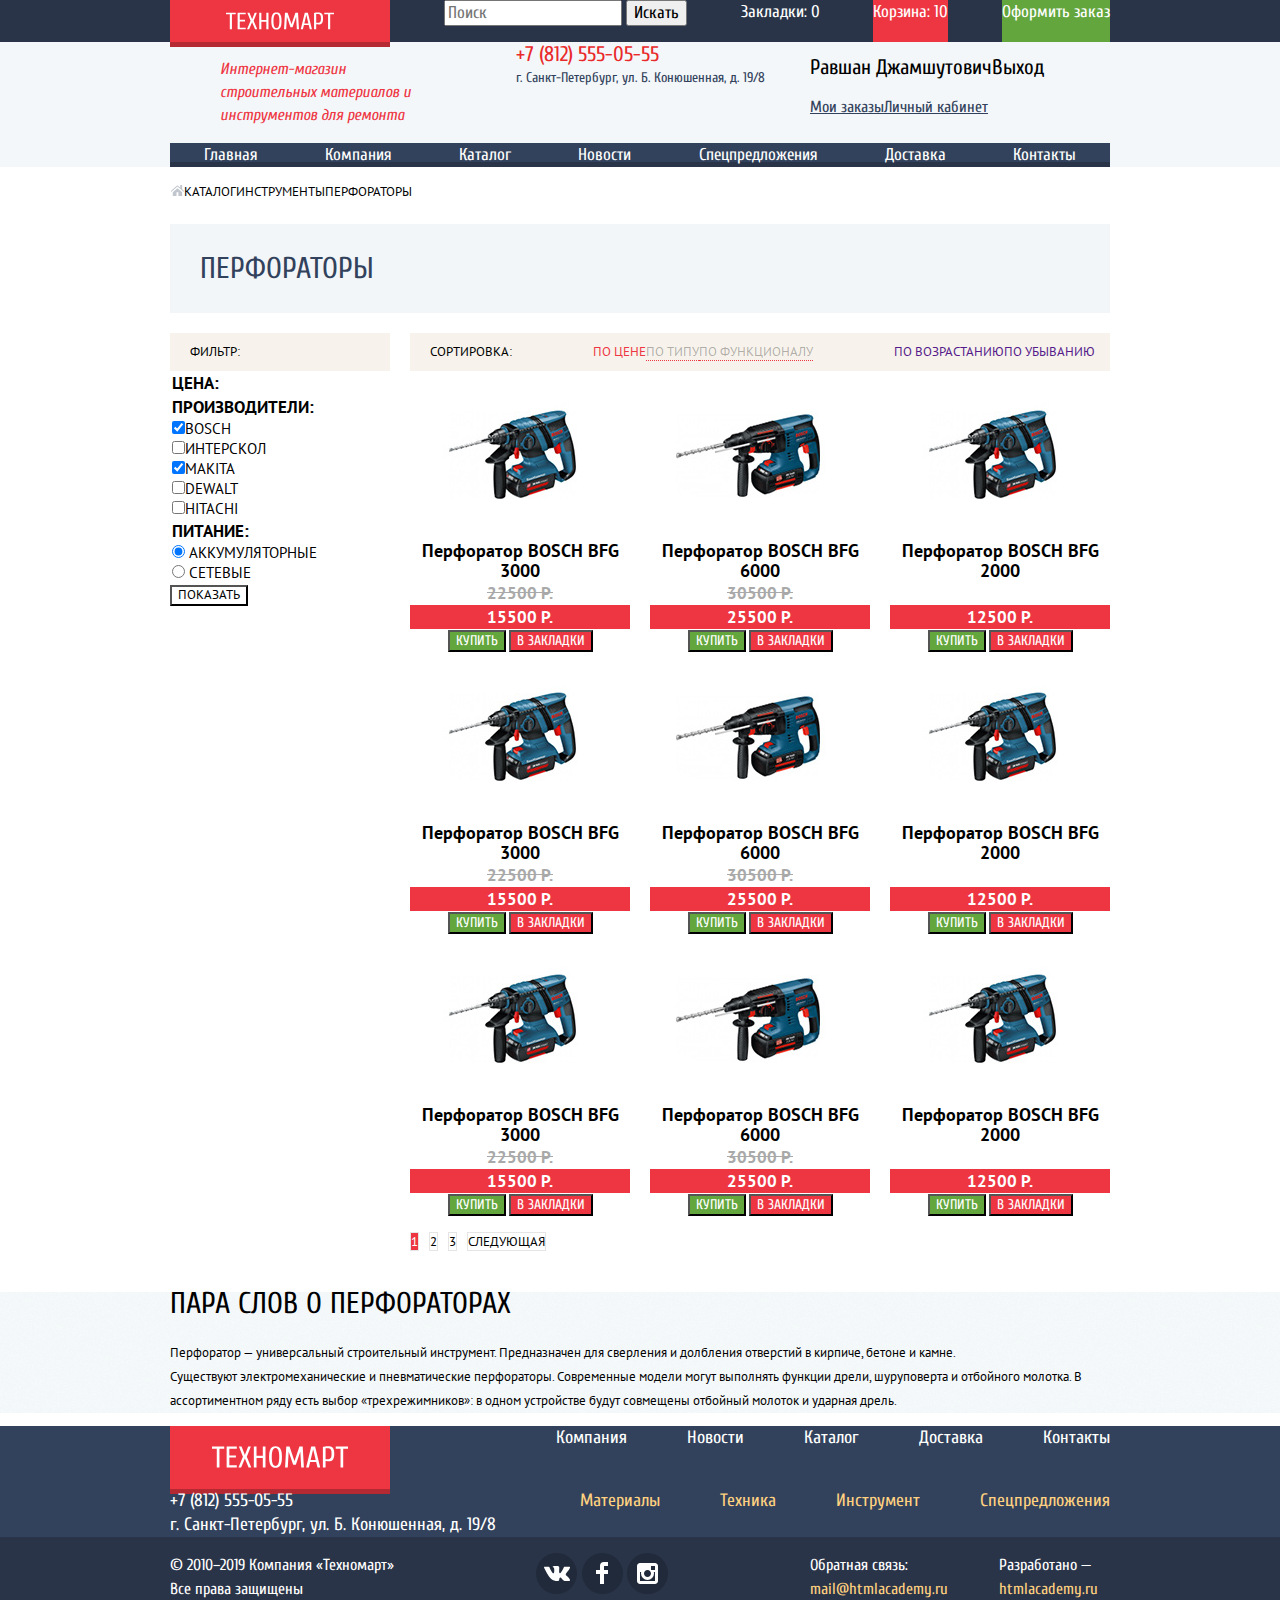
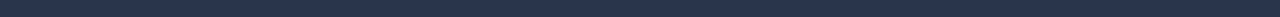
==== commit 101001b4: "Прописал атрибуты aria-label интерактивным элементам и стилизовал -фокус-" ====
--- a/catalog.html
+++ b/catalog.html
@@ -33,18 +33,18 @@
           <span class="address">г. Санкт-Петербург, ул. Б. Конюшенная, д. 19/8</span>
       </address>
       <div class="user-block">
-        <ul class="profile-list-buttons">
+        <ul class="profile-list-buttons" aria-label="Авторизованный пользователь">
           <li class="btn-profile"><a href="#">Равшан Джамшутович</a></li>
           <li class="btn-logout"><a href="#">Выход</a></li>
         </ul>
-        <ul class="profile-list-links">
+        <ul class="profile-list-links" aria-label="Управление профилем">
           <li><a href="#">Мои заказы</a></li>
           <li><a href="#">Личный кабинет</a></li>
         </ul>
       </div>
     </div>
     <nav class="top-menu container">
-      <ul class="top-menu-list" aria-label="Телефон: +7 (812) 555-05-55">
+      <ul class="top-menu-list" aria-label="Навигационное меню по сайту">
         <li class="top-menu-item"><a href="index.html">Главная</a></li>
         <li class="top-menu-item"><a href="">Компания</a></li>
         <li class="top-menu-item"><a>Каталог</a></li>
@@ -58,7 +58,7 @@
 
   <main>
     <div class="container">
-      <ul class="breadcrumbs">
+      <ul class="breadcrumbs" aria-label="Навигационная цепочка">
         <li><a href="index.html" class="breadcrumbs-link"><img src="./img/icon-home.svg" alt="Главная" width="14" height="12"></a></li>
         <li><a href="">Каталог</a></li>
         <li><a href="">Инструменты</a></li>
@@ -68,14 +68,14 @@
       <div class="catalog-middle">
         <section class="sidebar">
           <h2 class="visually-hidden">Фильтрация товаров</h2>
-          <p class="horiz-pannel title-pannel">Фильтр:</p><!-- У класса .title-pannel будет псевдоэлемент ::after c content: ":" -->
+          <p class="horiz-pannel">Фильтр:</p>
           <!-- Форма фильтра -->
           <form action="" method="GET" class="form-filter">
-            <fieldset>
+            <fieldset class="fieldset-form">
               <legend class="title-fieldset">Цена:</legend>
               <!-- здесь будет элемент фильтра по цене -->
             </fieldset>
-            <fieldset>
+            <fieldset class="fieldset-form">
               <legend class="title-fieldset">Производители:</legend>
               <ul class="options-list">
                 <li class="option-item">
@@ -95,7 +95,7 @@
                 </li>
               </ul>
             </fieldset>
-            <fieldset>
+            <fieldset class="fieldset-form">
               <legend class="title-fieldset">Питание:</legend>
               <ul class="options-list">
                 <li class="option-item">
@@ -113,8 +113,8 @@
         </section>
         <section class="catalog-content">
           <div class="horiz-pannel">
-            <p class="title-pannel">Сортировка:</p><!-- У класса .title-pannel будет псевдоэлемент ::after c content: ":" -->
-            <ul class="sort-fields-list">
+            <p class="title-pannel">Сортировка:</p>
+            <ul class="sort-fields-list" aria-label="Выбор поля, по которому будет производиться сортировка">
               <li>
                 <a class="active">По цене</a>
               </li>
@@ -127,7 +127,7 @@
             </ul>
             <!--кнопки сортировки декорировать буду через CSS.
                 Контент кнопок-ссылок тогда и перенесу в атрибут title-->
-            <ul class="sort-order-list">
+            <ul class="sort-order-list" aria-label="Порядок сортировки">
               <li>
                 <a href="" class="sort-asc active">По возрастанию</a>
               </li>
@@ -150,8 +150,8 @@
                 15500 Р.
               </div>
               <div class="product-item-buttons">
-                <button type="button" class="btn btn-buy">Купить</button>
-                <button type="button" class="btn btn-bookmark-add">В закладки</button>
+                <button type="button" class="btn btn-buy" aria-label="Купить Перфоратор BOSCH BFG 3000">Купить</button>
+                <button type="button" class="btn btn-bookmark-add" aria-label="Добавить в закладки Перфоратор BOSCH BFG 3000">В закладки</button>
               </div>
             </li>
             <li  class="product-item">
@@ -166,8 +166,8 @@
                 25500 Р.
               </div>
               <div class="product-item-buttons">
-                <button type="button" class="btn btn-buy">Купить</button>
-                <button type="button" class="btn btn-bookmark-add">В закладки</button>
+                <button type="button" class="btn btn-buy" aria-label="Купить Перфоратор BOSCH BFG 6000">Купить</button>
+                <button type="button" class="btn btn-bookmark-add" aria-label="Добавить в закладки Перфоратор BOSCH BFG 6000">В закладки</button>
               </div>
             </li>
             <li  class="product-item item-new">
@@ -178,8 +178,8 @@
                 12500 Р.
               </div>
               <div class="product-item-buttons">
-                <button type="button" class="btn btn-buy">Купить</button>
-                <button type="button" class="btn btn-bookmark-add">В закладки</button>
+                <button type="button" class="btn btn-buy" aria-label="Купить Перфоратор BOSCH BFG 2000">Купить</button>
+                <button type="button" class="btn btn-bookmark-add" aria-label="Добавить в закладки Перфоратор BOSCH BFG 2000">В закладки</button>
               </div>
             </li>
             <li  class="product-item">
@@ -194,9 +194,9 @@
                 15500 Р.
               </div>
               <div class="product-item-buttons">
-                <button type="button" class="btn btn-buy">Купить</button>
-                <button type="button" class="btn btn-bookmark-add">В закладки</button>
-              </div>
+                <button type="button" class="btn btn-buy" aria-label="Купить Перфоратор BOSCH BFG 3000">Купить</button>
+                <button type="button" class="btn btn-bookmark-add" aria-label="Добавить в закладки Перфоратор BOSCH BFG 3000">В закладки</button>
+             </div>
             </li>
             <li  class="product-item item-new">
               <h3 class="product-name">Перфоратор BOSCH BFG 6000</h3>
@@ -210,8 +210,8 @@
                 25500 Р.
               </div>
               <div class="product-item-buttons">
-                <button type="button" class="btn btn-buy">Купить</button>
-                <button type="button" class="btn btn-bookmark-add">В закладки</button>
+                <button type="button" class="btn btn-buy" aria-label="Купить Перфоратор BOSCH BFG 6000">Купить</button>
+                <button type="button" class="btn btn-bookmark-add" aria-label="Добавить в закладки Перфоратор BOSCH BFG 6000">В закладки</button>
               </div>
             </li>
             <li  class="product-item">
@@ -222,8 +222,8 @@
                 12500 Р.
               </div>
               <div class="product-item-buttons">
-                <button type="button" class="btn btn-buy">Купить</button>
-                <button type="button" class="btn btn-bookmark-add">В закладки</button>
+                <button type="button" class="btn btn-buy" aria-label="Купить Перфоратор BOSCH BFG 2000">Купить</button>
+                <button type="button" class="btn btn-bookmark-add" aria-label="Добавить в закладки Перфоратор BOSCH BFG 2000">В закладки</button>
               </div>
             </li>
             <li  class="product-item item-new">
@@ -238,8 +238,8 @@
                 15500 Р.
               </div>
               <div class="product-item-buttons">
-                <button type="button" class="btn btn-buy">Купить</button>
-                <button type="button" class="btn btn-bookmark-add">В закладки</button>
+                <button type="button" class="btn btn-buy" aria-label="Купить Перфоратор BOSCH BFG 3000">Купить</button>
+                <button type="button" class="btn btn-bookmark-add" aria-label="Добавить в закладки Перфоратор BOSCH BFG 3000">В закладки</button>
               </div>
             </li>
             <li  class="product-item">
@@ -254,8 +254,8 @@
                 25500 Р.
               </div>
               <div class="product-item-buttons">
-                <button type="button" class="btn btn-buy">Купить</button>
-                <button type="button" class="btn btn-bookmark-add">В закладки</button>
+                <button type="button" class="btn btn-buy" aria-label="Купить Перфоратор BOSCH BFG 6000">Купить</button>
+                <button type="button" class="btn btn-bookmark-add" aria-label="Добавить в закладки Перфоратор BOSCH BFG 6000">В закладки</button>
               </div>
             </li>
             <li  class="product-item">
@@ -266,13 +266,13 @@
                 12500 Р.
               </div>
               <div class="product-item-buttons">
-                <button type="button" class="btn btn-buy">Купить</button>
-                <button type="button" class="btn btn-bookmark-add">В закладки</button>
+                <button type="button" class="btn btn-buy" aria-label="Купить Перфоратор BOSCH BFG 2000">Купить</button>
+                <button type="button" class="btn btn-bookmark-add" aria-label="Добавить в закладки Перфоратор BOSCH BFG 2000">В закладки</button>
               </div>
             </li>
           </ul>
           <h3 class="visually-hidden">Постраничная навигация</h3>
-          <ul class="pagination-list">
+          <ul class="pagination-list" aria-label="Постраничная навигация по каталогу">
             <li class="pagination-item pagination-item-current"><a href="">1</a></li>
             <li class="pagination-item"><a href="">2</a></li>
             <li class="pagination-item"><a href="">3</a></li>
@@ -298,7 +298,7 @@
         <a href="index.html" class="logo-footer logo">
           <img src="img/logo-technomart.svg" alt="Логотип Техномарт" width="220" height="47">
         </a>
-        <ul class="footer-menu-list">
+        <ul class="footer-menu-list" aria-label="Навигационное меню в подвале">
           <li class="footer-menu-item"><a href="">Компания</a></li>
           <li class="footer-menu-item"><a href="">Новости</a></li>
           <li class="footer-menu-item"><a>Каталог</a></li>
@@ -309,7 +309,7 @@
             <a href="tel:+78125550555" class="phone" aria-label="Телефон: +7 (812) 555-05-55">+7 (812) 555-05-55</a>
             <span class="address">г. Санкт-Петербург, ул. Б. Конюшенная, д. 19/8</span>
         </address>
-        <ul class="footer-addmenu-list">
+        <ul class="footer-addmenu-list" aria-label="Категории каталога">
           <li class="footer-addmenu-item"><a href="">Материалы</a></li>
           <li class="footer-addmenu-item"><a href="">Техника</a></li>
           <li class="footer-addmenu-item"><a href="">Инструмент</a></li>
@@ -322,7 +322,7 @@
         &copy; 2010–2019 Компания «Техномарт»<br>
         Все права защищены
       </p>
-      <ul class="social-links-list">
+      <ul class="social-links-list" aria-label="Наши социальные сети">
         <li>
           <a href="" class="social-link social-link-vk">VKontakte</a>
         </li>
@@ -333,21 +333,21 @@
           <a href="" class="social-link social-link-insta">Instagram</a>
         </li>
       </ul>
-      <ul class="contact-links-list">
+      <ul class="contact-links-list" aria-label="Информация о разработчиках">
         <li class="contact-links-email">
           <span>Обратная связь:</span>
-          <a href="mailto:mail@htmlacademy.ru">mail@htmlacademy.ru</a>
+          <a href="mailto:mail@htmlacademy.ru" aria-label="E-mail разработчиков: mail@htmlacademy.ru">mail@htmlacademy.ru</a>
         </li>
         <li class="contact-links-site">
           <span>Разработано —</span>
-          <a href="https://htmlacademy.ru/intensive/htmlcss" target="_blank">htmlacademy.ru</a>
+          <a href="https://htmlacademy.ru/intensive/htmlcss" target="_blank" aria-label="Сайт разработчиков: htmlacademy.ru">htmlacademy.ru</a>
         </li>
       </ul>
     </div>
   </footer>
 
   <section class="popup-basket popup">
-    <h2 class="visually-hidden">Товар в корзине</h2>
+    <h2 class="visually-hidden">Всплывающее окно Товар в корзине</h2>
     <div class="popup-content">
       <p class="popup-msg popup-msg-good">
         Товар добавлен в корзину!
@@ -357,7 +357,7 @@
       <a href="" class="btn">Оформить заказ</a> <!-- Это, похоже, ссылка на страницу оформления заказа -->
       <a href="" class="btn btn-white">Продолжить покупки</a>
     </div>
-    <button class="btn-popup-close" type="button">Закрыть</button>
+    <button class="btn-popup-close" type="button">Закрыть окно</button>
   </section>
 
 </body>
--- a/css/style.css
+++ b/css/style.css
@@ -41,8 +41,20 @@
 }
 
 h1 {
+	padding: 0 30px;
+
+	line-height: 89px;
+	vertical-align: middle;
+
 	color: #32425c;
 	background-color: #f2f6f8;
+}
+
+/* --- */
+
+:focus {
+	outline: none;
+	box-shadow: 0 0 5px 5px rgba(255, 0, 0, 0.4);
 }
 
 /* --- */
@@ -98,7 +110,30 @@
 }
 
 .logo {
+	display: flex;
+
+	width: 220px;
+	height: 42px;
+	
 	background-color: #ee3643;
+
+	box-shadow: 0 5px 0 0 rgba(0, 0, 0, 0.24),
+							0 5px 0 0 #ee3643;
+}
+
+.logo img {
+	width: 108px;
+	height: 18px;
+	margin: auto;
+}
+
+.logo-footer {
+	height: 63px;
+}
+
+.logo-footer img {
+	width: 136px;
+	height: 22px;
 }
 
 .bookmark,
@@ -420,6 +455,12 @@
 	display: block;
 }
 
+#delivery:focus ~ .services-nav label[for="delivery"],
+#guarantee:focus ~ .services-nav label[for="guarantee"],
+#credit:focus ~ .services-nav label[for="credit"] {
+	outline: none;
+	box-shadow: 0 0 5px 5px rgba(255, 0, 0, 0.4);
+}
 
 .services-item {
 	background-repeat: no-repeat;
@@ -503,11 +544,24 @@
 .horiz-pannel {
 	display: flex;
 	justify-content: space-between;
+	align-items: center;
+
+	height: 38px;
+	margin: 0;
+	padding: 0 15px 0 20px;
 
 	font-size: 13px;
 	text-transform: uppercase;
 
 	background-color: #f7f3ec;
+}
+
+
+.title-pannel,
+.sort-fields-list,
+.sort-order-list {
+	margin: 0;
+	padding: 0;
 }
 
 .title-fieldset {
@@ -516,6 +570,12 @@
 	text-transform: uppercase;
 }
 
+.fieldset-form {
+	padding: 0;
+
+	border: none;
+}
+
 .sort-fields-list {
 	display: flex;
 }
@@ -537,6 +597,9 @@
 /* --- */
 
 .options-list {
+	margin: 0;
+	padding: 0;
+
 	font-size: 15px;
 	line-height: 20px;
 	text-transform: uppercase;
@@ -677,6 +740,7 @@
 
 .contact-links-list {
 	display: flex;
+	justify-content: space-between;
 
 	width: 300px;
 	padding: 0;
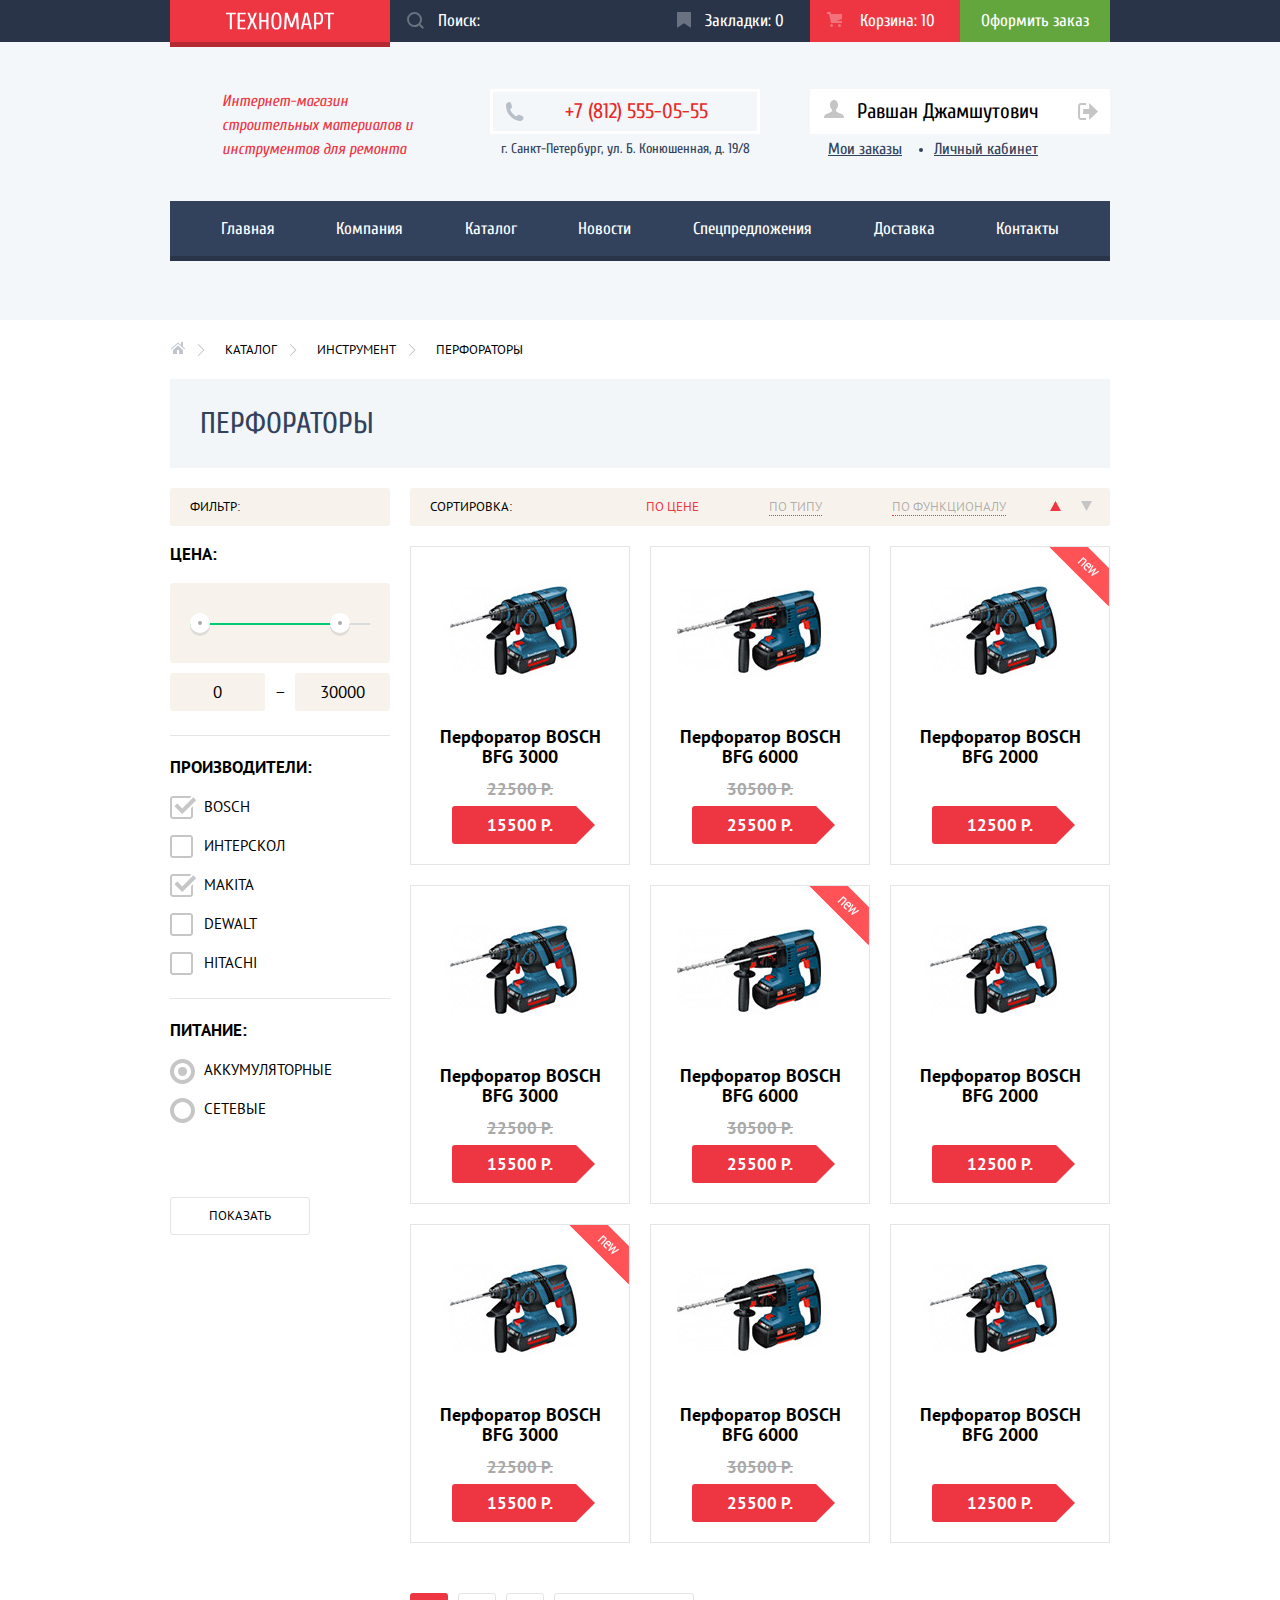
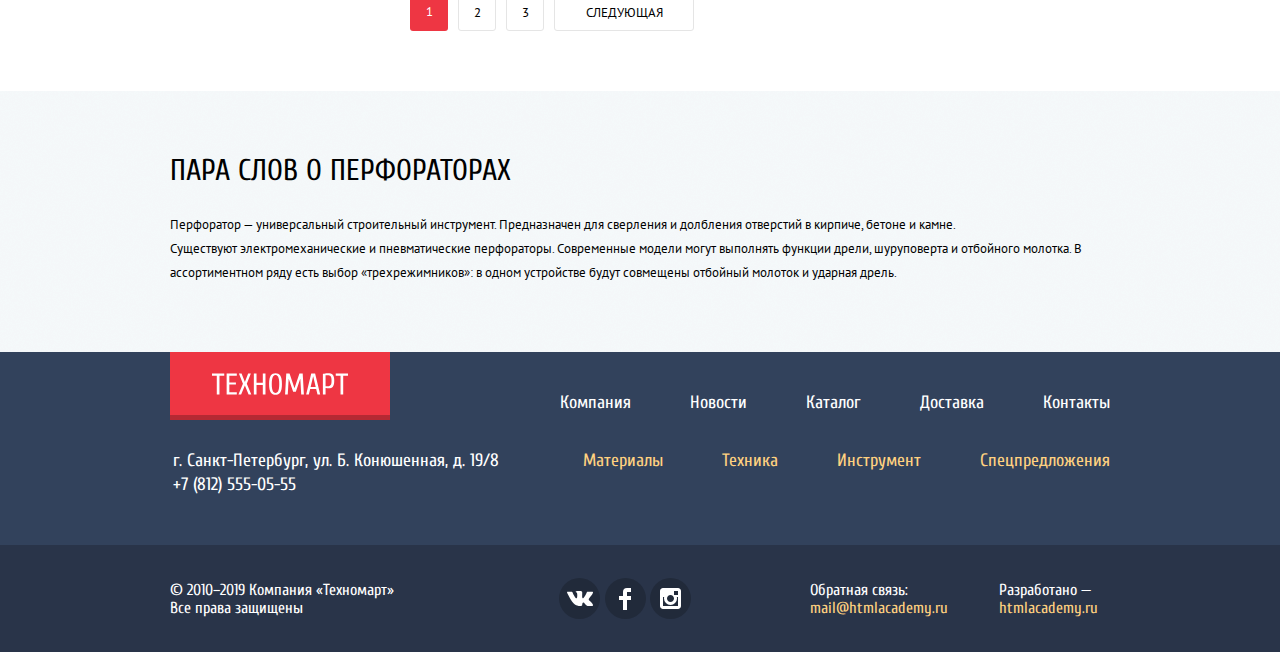
==== commit 528ccd9c: "Стилизаривал свестрал элементы обоих страниц, за исключением попап-окон" ====
--- a/catalog.html
+++ b/catalog.html
@@ -16,8 +16,13 @@
           <img src="img/logo-technomart.svg" alt="Логотип Техномарт" width="220" height="47">
         </a>
         <form class="form-search" action="" method="GET">
-          <input class="search-input" type="search" id="header-search-input" name="search-input" placeholder="Поиск">
-          <button class="search-button" type="submit">Искать</button>
+          <label>
+            <input class="search-input" type="search" id="header-search-input" name="search-input" placeholder="Поиск:">
+            <svg class="icon-search" xmlns="http://www.w3.org/2000/svg" width="17" height="17" viewBox="0 0 17 17">
+              <path fill="#ffffff" d="M17 15.586l-3.542-3.542A7.465 7.465 0 0 0 15 7.5 7.5 7.5 0 1 0 7.5 15c1.71 0 3.282-.579 4.544-1.542L15.586 17 17 15.586zM2 7.5C2 4.467 4.467 2 7.5 2 10.532 2 13 4.467 13 7.5c0 3.032-2.468 5.5-5.5 5.5A5.506 5.506 0 0 1 2 7.5z"/>
+            </svg>
+          </label>
+          <button class="visually-hidden" type="submit">Искать</button>
         </form>
         <a href="" class="bookmark">Закладки: <span>0</span></a>
         <a href="" class="basket full">Корзина: <span>10</span></a>
@@ -34,8 +39,18 @@
       </address>
       <div class="user-block">
         <ul class="profile-list-buttons" aria-label="Авторизованный пользователь">
-          <li class="btn-profile"><a href="#">Равшан Джамшутович</a></li>
-          <li class="btn-logout"><a href="#">Выход</a></li>
+          <li class="btn-profile">
+            <a href="#">
+              <svg class="icon-profile" xmlns="http://www.w3.org/2000/svg" width="20" height="18" viewBox="0 0 20 18"><path fill="#c5c5c5" d="M17.881 14.166c-2.144-.735-4.256-1.666-5.207-2.39-.657-.501-.77-1.618-.517-2.415 1.118-.903 1.864-2.477 1.864-4.278C14.021 2.276 12.221 0 10 0S5.979 2.276 5.979 5.083c0 1.801.746 3.374 1.863 4.277.253.798.141 1.915-.517 2.416-.95.724-3.063 1.654-5.207 2.39S0 18 0 18h20s.025-3.099-2.119-3.834z"/></svg>
+              Равшан Джамшутович
+            </a>
+          </li>
+          <li class="btn-logout">
+            <a href="#">
+              <span class="visually-hidden">Выход</span>
+              <svg class="icon-logout" xmlns="http://www.w3.org/2000/svg" width="21" height="17" viewBox="0 0 21 17"><g fill="#c5c5c5"><path fill="#c5c5c5" d="M21 8.5L12.125 0v6h-6v5h6v6z"/><path fill="#c5c5c5" d="M3.106 13.952V3.048c.018-.376.171-1.057 1.01-1.057h5.027V0H4.116C1.938 0 1.112 1.81 1.087 3.027v10.946C1.112 15.189 1.938 17 4.116 17h5.027v-1.99H4.116c-.839 0-.992-.683-1.01-1.058z"/></g></svg>
+            </a>
+          </li>
         </ul>
         <ul class="profile-list-links" aria-label="Управление профилем">
           <li><a href="#">Мои заказы</a></li>
@@ -59,9 +74,9 @@
   <main>
     <div class="container">
       <ul class="breadcrumbs" aria-label="Навигационная цепочка">
-        <li><a href="index.html" class="breadcrumbs-link"><img src="./img/icon-home.svg" alt="Главная" width="14" height="12"></a></li>
+        <li><a href="index.html" class="breadcrumbs-link"><img src="./img/icon-home.svg" alt="Главная" width="15" height="12"></a></li>
         <li><a href="">Каталог</a></li>
-        <li><a href="">Инструменты</a></li>
+        <li><a href="">Инструмент</a></li>
         <li class="breadcrumbs-current">Перфораторы</li>
       </ul>
       <h1>Перфораторы</h1>
@@ -69,29 +84,46 @@
         <section class="sidebar">
           <h2 class="visually-hidden">Фильтрация товаров</h2>
           <p class="horiz-pannel">Фильтр:</p>
-          <!-- Форма фильтра -->
           <form action="" method="GET" class="form-filter">
             <fieldset class="fieldset-form">
               <legend class="title-fieldset">Цена:</legend>
-              <!-- здесь будет элемент фильтра по цене -->
+              <div class="filter-price-bar">
+                <div class="price-bar">
+                  <div class="price-progress">
+                    <div class="price-progress-selected"></div>
+                  </div>
+                  <div class="price-bulit-min"></div>
+                  <div class="price-bulit-max"></div>
+                </div>
+              </div>
+              <div class="filter-price-values">
+                <input class="filter-price-min" type="text" name="filter-price-min" value="0">
+                —
+                <input class="filter-price-max" type="text" name="filter-price-max" value="30000">
+              </div>
             </fieldset>
             <fieldset class="fieldset-form">
               <legend class="title-fieldset">Производители:</legend>
               <ul class="options-list">
                 <li class="option-item">
-                  <input type="checkbox" name="brand-bosch" id="brand-bosch" value="BOSCH" checked><label for="brand-bosch">BOSCH</label>
-                </li>
-                <li class="option-item">
-                  <input type="checkbox" name="brand-interskol" id="brand-interskol" value="ИНТЕРСКОЛ"><label for="brand-interskol">ИНТЕРСКОЛ</label>
-                </li>
-                <li>
-                  <input type="checkbox" name="brand-makita" id="brand-makita" value="MAKITA" checked><label for="brand-makita">MAKITA</label>
-                </li>
-                <li class="option-item">
-                  <input type="checkbox" name="brand-dewalt" id="brand-dewalt" value="Dewalt"><label for="brand-dewalt">Dewalt</label>
-                </li>
-                <li class="option-item">
-                  <input type="checkbox" name="brand-hitachi" id="brand-hitachi" value="Hitachi"><label for="brand-hitachi">Hitachi</label>
+                  <input class="option-checkbox visually-hidden" type="checkbox" name="brand-bosch" id="brand-bosch" value="BOSCH" checked>
+                  <label for="brand-bosch">BOSCH</label>
+                </li>
+                <li class="option-item">
+                  <input class="option-checkbox visually-hidden" type="checkbox" name="brand-interskol" id="brand-interskol" value="ИНТЕРСКОЛ">
+                  <label for="brand-interskol">ИНТЕРСКОЛ</label>
+                </li>
+                <li class="option-item">
+                  <input class="option-checkbox visually-hidden" type="checkbox" name="brand-makita" id="brand-makita" value="MAKITA" checked>
+                  <label for="brand-makita">MAKITA</label>
+                </li>
+                <li class="option-item">
+                  <input class="option-checkbox visually-hidden" type="checkbox" name="brand-dewalt" id="brand-dewalt" value="Dewalt">
+                  <label for="brand-dewalt">Dewalt</label>
+                </li>
+                <li class="option-item">
+                  <input class="option-checkbox visually-hidden" type="checkbox" name="brand-hitachi" id="brand-hitachi" value="Hitachi">
+                  <label for="brand-hitachi">Hitachi</label>
                 </li>
               </ul>
             </fieldset>
@@ -99,11 +131,11 @@
               <legend class="title-fieldset">Питание:</legend>
               <ul class="options-list">
                 <li class="option-item">
-                  <input type="radio" name="powertype" id="powertype-battery" value="Аккумуляторные" checked>
+                  <input class="option-radio visually-hidden" type="radio" name="powertype" id="powertype-battery" value="Аккумуляторные" checked>
                   <label for="powertype-battery">Аккумуляторные</label>
                 </li>
                 <li class="option-item">
-                  <input type="radio" name="powertype" id="powertype-utility" value="Сетевые">
+                  <input class="option-radio visually-hidden" type="radio" name="powertype" id="powertype-utility" value="Сетевые">
                   <label for="powertype-utility">Сетевые</label>
                 </li>
               </ul>
@@ -115,24 +147,32 @@
           <div class="horiz-pannel">
             <p class="title-pannel">Сортировка:</p>
             <ul class="sort-fields-list" aria-label="Выбор поля, по которому будет производиться сортировка">
-              <li>
-                <a class="active">По цене</a>
+              <li class="sort-field-item sort-field-item-active">
+                <a>По цене</a>
               </li>
-              <li>
+              <li class="sort-field-item">
                 <a href="">По типу</a>
               </li>
-              <li>
+              <li class="sort-field-item">
                 <a href="">По функционалу</a>
               </li>
             </ul>
-            <!--кнопки сортировки декорировать буду через CSS.
-                Контент кнопок-ссылок тогда и перенесу в атрибут title-->
             <ul class="sort-order-list" aria-label="Порядок сортировки">
-              <li>
-                <a href="" class="sort-asc active">По возрастанию</a>
+              <li class="sort-order-item sort-order-item-active">
+                <a class="sort-order-link">
+                  <span class="visually-hidden">По возрастанию</span>
+                  <svg class="icon-sort" xmlns="http://www.w3.org/2000/svg" width="11" height="10" viewBox="0 0 11 10">
+                    <path fill="#c5c5c5" d="M5.5 0L0 10h11z"/>
+                  </svg>
+                </a>
               </li>
-              <li>
-                <a href="" class="sort-desc">По убыванию</a>
+              <li class="sort-order-item">
+                <a class="sort-order-link" href="">
+                  <span class="visually-hidden">По убыванию</span>
+                  <svg class="icon-sort" xmlns="http://www.w3.org/2000/svg" width="11" height="10" viewBox="0 0 11 10">
+                    <path fill="#c5c5c5" d="M5.5 10L0 0h11"/>
+                  </svg>
+                </a>
               </li>
             </ul>
           </div>
@@ -140,7 +180,6 @@
           <ul class="products-list">
             <li  class="product-item">
               <h3 class="product-name">Перфоратор BOSCH BFG 3000</h3>
-              <img class="poduct-image" src="img/perforator-2.jpg" width="218" height="170" alt="Перфоратор BOSCH BFG 3000">
               <div class="product-price-old">
                 <span class="visually-hidden">Прежняя цена: </span>
                 22500 Р.
@@ -149,14 +188,16 @@
                 <span class="visually-hidden">Цена: </span>
                 15500 Р.
               </div>
-              <div class="product-item-buttons">
+              <div class="product-item-top">
                 <button type="button" class="btn btn-buy" aria-label="Купить Перфоратор BOSCH BFG 3000">Купить</button>
                 <button type="button" class="btn btn-bookmark-add" aria-label="Добавить в закладки Перфоратор BOSCH BFG 3000">В закладки</button>
+                <div class="poduct-box-image">
+                  <img src="img/perforator-2.jpg" width="200" height="150" alt="Перфоратор BOSCH BFG 3000">
+                </div>
               </div>
             </li>
             <li  class="product-item">
               <h3 class="product-name">Перфоратор BOSCH BFG 6000</h3>
-              <img class="poduct-image" src="img/perforator-3.jpg" width="218" height="170" alt="Перфоратор BOSCH BFG 6000">
               <div class="product-price-old">
                 <span class="visually-hidden">Прежняя цена: </span>
                 30500 Р.
@@ -165,26 +206,30 @@
                 <span class="visually-hidden">Цена: </span>
                 25500 Р.
               </div>
-              <div class="product-item-buttons">
+              <div class="product-item-top">
                 <button type="button" class="btn btn-buy" aria-label="Купить Перфоратор BOSCH BFG 6000">Купить</button>
                 <button type="button" class="btn btn-bookmark-add" aria-label="Добавить в закладки Перфоратор BOSCH BFG 6000">В закладки</button>
+                <div class="poduct-box-image">
+                  <img src="img/perforator-3.jpg" width="200" height="150" alt="Перфоратор BOSCH BFG 6000">
+                </div>
               </div>
             </li>
             <li  class="product-item item-new">
               <h3 class="product-name">Перфоратор BOSCH BFG 2000</h3>
-              <img class="poduct-image" src="img/perforator-4.jpg" width="218" height="170" alt="Перфоратор BOSCH BFG 2000">
               <div class="product-price">
                 <span class="visually-hidden">Цена: </span>
                 12500 Р.
               </div>
-              <div class="product-item-buttons">
+              <div class="product-item-top">
                 <button type="button" class="btn btn-buy" aria-label="Купить Перфоратор BOSCH BFG 2000">Купить</button>
                 <button type="button" class="btn btn-bookmark-add" aria-label="Добавить в закладки Перфоратор BOSCH BFG 2000">В закладки</button>
+                <div class="poduct-box-image">
+                  <img src="img/perforator-4.jpg" width="200" height="150" alt="Перфоратор BOSCH BFG 2000">
+                </div>
               </div>
             </li>
             <li  class="product-item">
               <h3 class="product-name">Перфоратор BOSCH BFG 3000</h3>
-              <img class="poduct-image" src="img/perforator-2.jpg" width="218" height="170" alt="Перфоратор BOSCH BFG 3000">
               <div class="product-price-old">
                 <span class="visually-hidden">Прежняя цена: </span>
                 22500 Р.
@@ -193,14 +238,16 @@
                 <span class="visually-hidden">Цена: </span>
                 15500 Р.
               </div>
-              <div class="product-item-buttons">
+              <div class="product-item-top">
                 <button type="button" class="btn btn-buy" aria-label="Купить Перфоратор BOSCH BFG 3000">Купить</button>
                 <button type="button" class="btn btn-bookmark-add" aria-label="Добавить в закладки Перфоратор BOSCH BFG 3000">В закладки</button>
-             </div>
+                <div class="poduct-box-image">
+                  <img src="img/perforator-2.jpg" width="200" height="150" alt="Перфоратор BOSCH BFG 3000">
+                </div>
+              </div>
             </li>
             <li  class="product-item item-new">
               <h3 class="product-name">Перфоратор BOSCH BFG 6000</h3>
-              <img class="poduct-image" src="img/perforator-3.jpg" width="218" height="170" alt="Перфоратор BOSCH BFG 6000">
               <div class="product-price-old">
                 <span class="visually-hidden">Прежняя цена: </span>
                 30500 Р.
@@ -209,26 +256,30 @@
                 <span class="visually-hidden">Цена: </span>
                 25500 Р.
               </div>
-              <div class="product-item-buttons">
+              <div class="product-item-top">
                 <button type="button" class="btn btn-buy" aria-label="Купить Перфоратор BOSCH BFG 6000">Купить</button>
                 <button type="button" class="btn btn-bookmark-add" aria-label="Добавить в закладки Перфоратор BOSCH BFG 6000">В закладки</button>
+                <div class="poduct-box-image">
+                  <img src="img/perforator-3.jpg" width="200" height="150" alt="Перфоратор BOSCH BFG 6000">
+                </div>
               </div>
             </li>
             <li  class="product-item">
               <h3 class="product-name">Перфоратор BOSCH BFG 2000</h3>
-              <img class="poduct-image" src="img/perforator-4.jpg" width="218" height="170" alt="Перфоратор BOSCH BFG 2000">
               <div class="product-price">
                 <span class="visually-hidden">Цена: </span>
                 12500 Р.
               </div>
-              <div class="product-item-buttons">
+              <div class="product-item-top">
                 <button type="button" class="btn btn-buy" aria-label="Купить Перфоратор BOSCH BFG 2000">Купить</button>
                 <button type="button" class="btn btn-bookmark-add" aria-label="Добавить в закладки Перфоратор BOSCH BFG 2000">В закладки</button>
+                <div class="poduct-box-image">
+                  <img src="img/perforator-4.jpg" width="200" height="150" alt="Перфоратор BOSCH BFG 2000">
+                </div>
               </div>
             </li>
             <li  class="product-item item-new">
               <h3 class="product-name">Перфоратор BOSCH BFG 3000</h3>
-              <img class="poduct-image" src="img/perforator-2.jpg" width="218" height="170" alt="Перфоратор BOSCH BFG 3000">
               <div class="product-price-old">
                 <span class="visually-hidden">Прежняя цена: </span>
                 22500 Р.
@@ -237,14 +288,16 @@
                 <span class="visually-hidden">Цена: </span>
                 15500 Р.
               </div>
-              <div class="product-item-buttons">
+              <div class="product-item-top">
                 <button type="button" class="btn btn-buy" aria-label="Купить Перфоратор BOSCH BFG 3000">Купить</button>
                 <button type="button" class="btn btn-bookmark-add" aria-label="Добавить в закладки Перфоратор BOSCH BFG 3000">В закладки</button>
+                <div class="poduct-box-image">
+                  <img src="img/perforator-2.jpg" width="200" height="150" alt="Перфоратор BOSCH BFG 3000">
+                </div>
               </div>
             </li>
             <li  class="product-item">
               <h3 class="product-name">Перфоратор BOSCH BFG 6000</h3>
-              <img class="poduct-image" src="img/perforator-3.jpg" width="218" height="170" alt="Перфоратор BOSCH BFG 6000">
               <div class="product-price-old">
                 <span class="visually-hidden">Прежняя цена: </span>
                 30500 Р.
@@ -253,30 +306,35 @@
                 <span class="visually-hidden">Цена: </span>
                 25500 Р.
               </div>
-              <div class="product-item-buttons">
+              <div class="product-item-top">
                 <button type="button" class="btn btn-buy" aria-label="Купить Перфоратор BOSCH BFG 6000">Купить</button>
                 <button type="button" class="btn btn-bookmark-add" aria-label="Добавить в закладки Перфоратор BOSCH BFG 6000">В закладки</button>
+                <div class="poduct-box-image">
+                  <img src="img/perforator-3.jpg" width="200" height="150" alt="Перфоратор BOSCH BFG 6000">
+                </div>
               </div>
             </li>
             <li  class="product-item">
               <h3 class="product-name">Перфоратор BOSCH BFG 2000</h3>
-              <img class="poduct-image" src="img/perforator-4.jpg" width="218" height="170" alt="Перфоратор BOSCH BFG 2000">
               <div class="product-price">
                 <span class="visually-hidden">Цена: </span>
                 12500 Р.
               </div>
-              <div class="product-item-buttons">
+              <div class="product-item-top">
                 <button type="button" class="btn btn-buy" aria-label="Купить Перфоратор BOSCH BFG 2000">Купить</button>
                 <button type="button" class="btn btn-bookmark-add" aria-label="Добавить в закладки Перфоратор BOSCH BFG 2000">В закладки</button>
+                <div class="poduct-box-image">
+                  <img src="img/perforator-4.jpg" width="200" height="150" alt="Перфоратор BOSCH BFG 2000">
+                </div>
               </div>
             </li>
           </ul>
           <h3 class="visually-hidden">Постраничная навигация</h3>
           <ul class="pagination-list" aria-label="Постраничная навигация по каталогу">
-            <li class="pagination-item pagination-item-current"><a href="">1</a></li>
+            <li class="pagination-item pagination-item-current"><a>1</a></li>
             <li class="pagination-item"><a href="">2</a></li>
             <li class="pagination-item"><a href="">3</a></li>
-            <li class="pagination-item"><a href="">Следующая</a></li>
+            <li class="pagination-item pagination-prevnext"><a href="">Следующая</a></li>
           </ul>
         </section>
       </div>
@@ -306,8 +364,8 @@
           <li class="footer-menu-item"><a href="">Контакты</a></li>
         </ul>
         <address class="footer-contacts">
+            <span class="address">г. Санкт-Петербург, ул. Б. Конюшенная, д. 19/8</span>
             <a href="tel:+78125550555" class="phone" aria-label="Телефон: +7 (812) 555-05-55">+7 (812) 555-05-55</a>
-            <span class="address">г. Санкт-Петербург, ул. Б. Конюшенная, д. 19/8</span>
         </address>
         <ul class="footer-addmenu-list" aria-label="Категории каталога">
           <li class="footer-addmenu-item"><a href="">Материалы</a></li>
--- a/css/style.css
+++ b/css/style.css
@@ -1,18 +1,20 @@
 html {
    box-sizing: border-box; 
 }
+
 *, 
 *::before, 
 *::after { 
    box-sizing: inherit; 
 }
+
 body {
 	margin: 0;
 	padding: 0;
 
 	font-family: "PT Sans", Arial, sans-serif;
 	font-size: 13px;
-	font-weight: 400;
+	font-weight: normal;
 	line-height: 24px;
 	color: #000000;
 
@@ -24,12 +26,18 @@
   height: auto;
 }
 
-li {
-  list-style: none;
-}
-
 a {
   text-decoration: none;
+}
+
+p {
+	padding: 0;
+	margin: 0;
+	margin-bottom: 10px;
+}
+
+p:last-child {
+	margin-bottom: 0;
 }
 
 h1,
@@ -41,6 +49,8 @@
 }
 
 h1 {
+	margin: 0;
+	margin-bottom: 20px;
 	padding: 0 30px;
 
 	line-height: 89px;
@@ -50,17 +60,15 @@
 	background-color: #f2f6f8;
 }
 
-/* --- */
-
-:focus {
-	outline: none;
-	box-shadow: 0 0 5px 5px rgba(255, 0, 0, 0.4);
+h2 {
+	margin: 0;
+	margin-bottom: 30px;
 }
 
 /* --- */
 
 .container {
-	max-width: 960px;
+	width: 960px;
 	padding: 0 10px;
 	margin: 0 auto;
 }
@@ -81,17 +89,42 @@
 /* --- */
 
 .btn { /* Общий класс для кнопок (визуальных) */
+	display: inline-flex;
+	justify-content: center;
+	align-items: center;
+	
+	min-width: 135px;
+	height: 38px;
+	
 	font-family: "Cuprum", "Arial Narrow", sans-serif;
 	font-size: 14px;
 	text-transform: uppercase;
-	
+
+	text-align: center;
+
 	color: #ffffff;
 	background-color: #ee3643;
+
+	border: none;
+	border-radius: 3px;
+
+	cursor: pointer;
+}
+
+.btn:hover,
+.btn:focus {
+	background-color: #ca2c37;
+}
+
+.btn:active {
+	background-color: #ba2732;
 }
 
 /* --- */
 
 .main-header {
+	min-height: 320px;
+
 	font-family: "Cuprum", "Arial Narrow", sans-serif;
 
 	background-color: #f4f7f9;
@@ -104,6 +137,7 @@
 .main-header-top {
 	display: flex;
 	justify-content: space-between;
+	align-items: stretch;
 
 	font-size: 17px;
 	color: #ffffff;
@@ -121,87 +155,388 @@
 							0 5px 0 0 #ee3643;
 }
 
+.logo:hover,
+.logo:focus {
+	background-color: #ca2c37;
+
+	box-shadow: 0 5px 0 0 rgba(0, 0, 0, 0.24),
+							0 5px 0 0 #ca2c37;
+}
+
+.logo:active {
+	background-color: #ba2732;
+
+	box-shadow: 0 5px 0 0 rgba(0, 0, 0, 0.24),
+							0 5px 0 0 #ba2732;
+}
+
 .logo img {
 	width: 108px;
 	height: 18px;
 	margin: auto;
 }
 
-.logo-footer {
-	height: 63px;
-}
-
-.logo-footer img {
-	width: 136px;
-	height: 22px;
-}
+/* --- */
+
+.form-search {
+	display: flex;
+	align-items: stretch;
+
+	position: relative;
+}
+
+.search-input {
+	width: 270px;
+	height: 42px;
+
+	padding: 0;
+	padding-left: 48px;
+
+	line-height: 42px;
+
+	outline: none;
+	border: none;
+
+	color: #ffffff;
+
+	background-color: transparent;
+}
+
+.search-input::-ms-input-placeholder {
+	color: #ffffff;
+}
+.search-input::placeholder {
+	color: #ffffff;
+}
+
+.icon-search {
+	position: absolute;
+	left: 17px;
+	top: 12px;
+
+	width: 17px;
+	height: 17px;
+
+	opacity: 0.3;
+}
+
+.search-input:hover {
+	background-color: #212a3a;
+}
+
+.search-input:hover + .icon-search {
+	opacity: 1;
+}
+
+.search-input:focus {
+	color: #000000;
+	background-color: #ffffff;
+}
+
+.search-input:focus::-ms-input-placeholder {
+	color: #cccccc;
+}
+
+.search-input:focus::placeholder {
+	color: #cccccc;
+}
+
+.search-input:focus + .icon-search {
+	opacity: 1;
+}
+
+.search-input:focus + .icon-search path {
+	fill: #ee3643;
+}
+
+/* --- */
 
 .bookmark,
 .basket,
 .order {
+	display: block;
+
+	position: relative;
+
+	width: 150px;
+
+	line-height: 42px;
+	vertical-align: middle;
+
 	color: #ffffff;
+}
+
+.bookmark {
+	padding-left: 45px;
+}
+
+.basket {
+	padding-left: 50px;
+}
+
+.bookmark::before {
+	content: "";
+
+	position: absolute;
+	left: 17px;
+	top: 12px;
+
+	width: 14px;
+	height: 16px;
+
+	background-image: url("../img/icon-bookmark.svg");
+
+	opacity: 0.3;
+}
+
+.basket::before {
+	content: "";
+
+	position: absolute;
+	left: 17px;
+	top: 12px;
+
+	width: 15px;
+	height: 15px;
+
+	background-image: url("../img/icon-cart.svg");
+
+	opacity: 0.3;
+}
+
+.bookmark:hover,
+.basket:hover,
+.bookmark:focus,
+.basket:focus {
+	background-color: #212a3a;
+
+	box-shadow: none;
+}
+
+.bookmark:hover::before,
+.basket:hover::before,
+.bookmark:focus::before,
+.basket:focus::before {
+	opacity: 1;
+}
+
+.bookmark:active,
+.basket:active {
+	color: rgba(255, 255, 255, 0.6);
+	background-color: #161d29;
+}
+
+.bookmark:active::before,
+.basket:active::before {
+	opacity: 0.5;
 }
 
 .full {
 	background-color: #ee3643;
 }
 
+.full:hover,
+.full:focus {
+	background-color: #ca2c37;
+}
+
+.full:active {
+	background-color: #ba2732;
+}
+
 .order {
+	text-align: center;
+
 	background-color: #63a63e;
 }
 
+.order:hover,
+.order:focus {
+	background-color: #5fbb2d;
+
+	box-shadow: none;
+}
+
+.order:active {
+	color: rgba(255, 255, 255, 0.5);
+
+	background-color: #518534;
+}
+/* --- */
+
 .main-header-middle {
 	display: flex;
 	justify-content: space-between;
+
+	height: 72px;
+	margin-top: 47px;
+	margin-bottom: 40px;
 }
 
 .header-description {
 	font-size: 16px;
-	line-height: 23px;
+	line-height: 24px;
 	font-style: italic;
 	color: #ee3643;
 
 	width: 300px;
 
-	padding: 0 50px;
+	margin: 0;
+	padding: 0;
+	padding-left: 52px;
+	padding-right: 25px;
+}
+
+.header-contacts {
+	width: 300px;
+	text-align: center;
 }
 
 .header-contacts .phone {
-	display: block;
 				/* этот класс может встречаться в других частях сайта
 					 (в частности он присутствует в подвале). При этом
 					 и телефон и адрес имеют специфичное оформление.
 					 Поэтому я здесь использую вложенные селекторы */
+	display: block;
+
+	width: 270px;
+	height: 45px;
+
+	padding: 0;
+	padding-top: 7px;
+	padding-left: 72px;
+
+	text-align: left;
+
 	font-size: 21px;
 	font-style: normal;
 	color: #e9292a;
+	
+	border-style: solid;
+	border-width: 3px;
+	border-color: #ffffff;
+
+	background-image: url("../img/icon-phone.svg");
+	background-repeat: no-repeat;
+	background-position:  12px center;
 }
 
 .header-contacts .address {
+	display: block;
+	width: 270px;
+
+	line-height: 30px;
+
 	font-size: 14px;
 	font-style: normal;
 	color: #32425c;
 }
 
+/* --- */
+
 .user-block {
 	width: 300px;
 }
 
-.profile-list-buttons {
-	display: flex;
-
-	padding: 0;
-}
-
+.guest-list-buttons,
+.profile-list-buttons,
 .profile-list-links {
 	display: flex;
 
-	padding: 0;
-}
-
+	list-style-type: none;
+
+	margin: 0;
+	padding: 0;
+}
+
+.guest-list-buttons {
+	justify-content: flex-end;
+}
+
+.guest-list-buttons a,
 .profile-list-buttons a {
+	display: block;
+
+	height: 45px;
+
+	line-height: 45px;
+	
 	font-size: 21px;
 	color: #000000;
+
+	background-color: #ffffff;
+}
+
+.btn-login a {
+	position: relative;
+
+	width: 121px;
+
+	padding: 0;
+
+	text-align: left;
+}
+
+.icon-login {
+	padding: 0;
+	margin: 0;
+	margin-left: 14px;
+	margin-right: 8px;
+}
+
+.btn-reg a {
+	width: 150px;
+
+	text-align: center;
+
+	margin-left: 10px;
+}
+
+.btn-login a:hover,
+.btn-login a:focus,
+.btn-reg a:hover,
+.btn-reg a:focus {
+	color: #ee3643;
+}
+
+.btn-login a:active,
+.btn-reg a:active {
+	color: rgba(0, 0, 0, 0.3);
+}
+
+.btn-login a:hover .icon-login path,
+.btn-login a:focus .icon-login path {
+	fill: #32425c;
+}
+
+.btn-login a:active .icon-login path {
+	fill: #c5c5c5;
+}
+
+.profile-list-links li {
+	position: relative;
+
+	margin: 0;
+	margin-left: 18px;
+	margin-right: 14px;
+
+	padding: 0;
+	padding-top: 3px;
+}
+
+.profile-list-links li:last-child::before {
+	content: "";
+
+	position: absolute;
+	top: 50%;
+	left: -15px;
+
+	width: 4px;
+	height: 4px;
+
+	border-radius: 50%;
+
+	background-color: #32425c;
 }
 
 .profile-list-links a {
@@ -210,6 +545,58 @@
 	text-decoration: underline;
 }
 
+.profile-list-links a:hover,
+.profile-list-links a:focus {
+	color: #ee3643;
+}
+
+.profile-list-links a:active {
+	color: #32425c;
+	opacity: 0.3;
+}
+
+/* --- */
+
+.btn-profile {
+	flex-grow: 1;
+}
+
+.icon-profile {
+	margin-left: 14px;
+	margin-right: 8px;
+}
+
+.btn-logout {
+	width: 45px;
+}
+
+.btn-logout a {
+	display: flex;
+}
+
+.icon-logout {
+	margin: auto;
+}
+
+.btn-profile a:hover .icon-profile path,
+.btn-profile a:focus .icon-profile path,
+.btn-logout a:hover .icon-logout path,
+.btn-logout a:focus .icon-logout path {
+	fill: #32425c;
+}
+
+.btn-profile a:active,
+.btn-logout a:active {
+	color: rgba(0, 0, 0, 0.3);
+}
+
+.btn-profile a:active .icon-profile path,
+.btn-logout a:active .icon-logout path {
+	fill: #c5c5c5;
+}
+
+/* --- */
+
 .top-menu {
 	font-size: 17px;
 }
@@ -217,140 +604,440 @@
 .top-menu-list {
 	display: flex;
 	justify-content: space-around;
-	margin: 0;
-	padding: 0;
+
+	height: 60px;
+
+	list-style-type: none;
+
+	margin: 0;
+	padding: 0 20px;
 
 	background-color: #32425c;
 	box-shadow: inset 0 -5px 0 0 #293449;
 }
 
 .top-menu a {
+	display: block;
+	
+	height: 60px;
+	line-height: 55px;
+	
+	padding: 0 30px;
+
 	color: #ffffff;
 }
 
-/* --- */
-
-.section-gray {
-	background-color: #f4f8f9;
-	background-image: url(../img/bg-gray.png);
-}
-
-/* --- */
-
-.catgory-list {
-	margin: 0;
-	padding: 0;
+.top-menu a:hover,
+.top-menu a:focus {
+	background-color: #293449;
+}
+
+.top-menu a:active {
+	color: rgba(255, 255, 255, 0.5);
+
+	background-color: #1d2739;
+}
+
+/* --- */
+
+.section-category {
+	display: flex;
+	justify-content: space-between;
+	flex-wrap: wrap;
+
+	padding-top: 60px;
+	padding-bottom: 50px;
 
 	font-family: "Cuprum", "Arial Narrow", sans-serif;
-}
-
-.catgory-item {
 	color: #ffffff;
 }
 
-.materials {
-	background-color: #ffbf47;
-}
-
-.instrument {
-	background-color: #3bbce3;
-}
-
-.technic {
-	background-color: #dc91d8;
-}
-
-.discount {
-	background-color: #8ed78f;
-}
-
-.delivery {
-	background-color: #ffc047;
-}
-
-.slider {
-	background-color: #1c1210;
-}
-
-.catgory-item h3 {
+.section-category ul {
+	list-style-type: none;
+}
+
+.category-list {
+	display: flex;
+	justify-content: space-between;
+
+	width: 100%;
+
+	margin: 0;
+	margin-bottom: 20px;
+	padding: 0;
+}
+
+.privilege-list {
+	display: flex;
+	flex-direction: column;
+	justify-content: space-between;
+
+	order: 10;
+
+	margin: 0;
+	padding: 0;
+}
+
+.section-category h3 {
+	margin: 0;
+	margin-bottom: 15px;
+
 	font-size: 24px;
 	font-weight: bold;
 	text-transform: none;
 }
 
+.category-item {
+	position: relative;
+	
+	width: 300px;
+	height: 123px;
+
+	padding: 0;
+	padding-top: 23px;
+	padding-left: 25px;
+}
+
+.category-item::before {
+	content: "";
+
+	position: absolute;
+	top: 0;
+	right: 0;
+
+	width: 131px;
+	height: inherit;
+
+	background-repeat: no-repeat;
+	background-position: center;
+}
+
+.materials {
+	background-color: #ffbf47;
+}
+
+.materials::before {
+	background-image: url("../img/icon-1.svg");
+}
+
+.instrument {
+	background-color: #3bbce3;
+}
+
+.instrument::before {
+	background-image: url("../img/icon-2.svg");
+}
+
+.technic {
+	background-color: #dc91d8;
+}
+
+.technic::before {
+	background-image: url("../img/icon-3.svg");
+}
+
+.discount {
+	background-color: #8ed78f;
+}
+
+.discount::before {
+	background-image: url("../img/icon-4.svg");
+}
+
+.delivery {
+	background-color: #ffc047;
+}
+
+.delivery::before {
+	background-image: url("../img/icon-5.svg");
+}
+
 .category-link {
-	font-size: 14px;
-	text-transform: uppercase;
-	color: #ffffff;
-
+	display: block;
+	width: 135px;
+	height: 38px;
+
+	line-height: 38px;
+	text-align: center;
+	
 	background-color: rgba(0, 0, 0, 0.1);
 }
 
-/* --- */
+.category-link:hover,
+.category-link:focus {
+	background-color: rgba(0, 0, 0, 0.2);
+}
+
+.category-link:active {
+	background-color: rgba(0, 0, 0, 0.3);
+}
+
+/* --- */
+
+.slider {
+	position: relative;
+
+	width: 620px;
+	height: 266px;
+	overflow: hidden; /* Возможно временно */
+
+	background-color: #1c1210;
+}
+
+.slider-list {
+	margin: 0;
+	padding: 0;
+}
+
+.slider-header {
+	position: absolute;
+	left: 0;
+	top: 0;
+	z-index: 10;
+
+	width: 100%;
+	padding: 28px 25px;
+}
 
 .slider-header h3 {
+	margin: 0;
+	margin-bottom: 8px;
+	padding: 0;
+
 	font-size: 36px;
 	text-transform: uppercase;
 }
 
 .slider-header p {
+	margin: 0;
+	padding: 0;
+
 	font-size: 18px;
 }
 
-.catgory-slider-item {
+.btn-slider {
+	position: absolute;
+	bottom: 22px;
+	left: 25px;
+
+	width: 195px;
+}
+
+.slider-item {
 	display: none;
 }
 
+.slider-image {
+	max-width: 620px;
+	height: auto;
+	position: absolute;
+	bottom: 0;
+	left: 0;
+}
+
+.slider-controls-circle {
+	display: flex;
+	justify-content: center;
+
+	position: absolute;
+	bottom: 37px;
+
+	width: 100%;
+}
+
 /* Здесь двойная вложенность для обеспечения работы перключателей слайдера */
-#catgory-check-1:checked ~ .catgory-slider-list .catgory-slider-item:nth-child(1),
-#catgory-check-2:checked ~ .catgory-slider-list .catgory-slider-item:nth-child(2) {
+#slider-check-1:checked ~ .slider-list .slider-item:nth-child(1),
+#slider-check-2:checked ~ .slider-list .slider-item:nth-child(2) {
 	display: block;
 }
 
+.slider-controls-check {
+	display: flex;
+	
+	width: 10px;
+	height: 10px;
+
+	margin: 0 4px;
+	
+	border-radius: 50%;
+
+	background-color: #ffffff;
+
+	cursor: pointer;
+}
+
+#slider-check-1:checked ~ .slider-controls-circle [for="slider-check-1"]::before,
+#slider-check-2:checked ~ .slider-controls-circle [for="slider-check-2"]::before {
+	content: "";
+	display: block;
+
+	width: 6px;
+	height: 6px;
+
+	margin: auto;
+
+	border-radius: 50%;
+
+	background-color: #ee3643;
+}
+
+.arrow-left,
+.arrow-right {
+	display: block;
+
+	position: absolute;
+	top: 50%;
+	transform: translateY(-50%);
+
+	width: 40px;
+	height: 40px;
+
+	border: none;
+	outline: none;
+
+	background-color: transparent;
+	background-position: center;
+	background-repeat: no-repeat;
+
+	cursor: pointer;
+}
+
+.arrow-left {
+	left: 10px;
+
+	background-image: url("../img/icon-left.svg");
+}
+
+.arrow-right {
+	right: 10px;
+
+	background-image: url("../img/icon-right.svg");
+}
+
 /* --- */
 
 .title-block {
+	display: flex;
+	justify-content: space-between;
+	align-items: center;
+
+	height: 89px;
+
+	margin: 0;
+	margin-bottom: 20px;
+	padding: 0;
+	padding-left: 30px;
+	padding-right: 25px;
+
 	background-color: #f9f5f0;
 }
 
 .title-block h2 {
+	margin: 0;
+	padding: 0;
+
 	color: #32425c;
 }
 
 /* --- */
 
+.btn-popular {
+	width: 253px;
+}
+
+/* --- */
+
 .products-list {
 	display: flex;
 	flex-wrap: wrap;
-	justify-content: space-between;
-
-	padding: 0;
-	margin: 0;
+	justify-content: flex-start;
+
+	list-style-type: none;
+
+	padding: 0;
+	margin: 0;
+	margin-left: -10px;
+	margin-right: -10px;
 }
 
 .product-item {
 	display: flex;
 	flex-direction: column;
 
+	position: relative;
+
 	width: 220px;
 
+	margin: 10px;
+	margin-top: 0;
+	margin-bottom: 20px;
+	padding: 0;
+	padding-bottom: 20px;
+
 	text-align: center;
-}
-
-.poduct-image {
-	order: -1;
+
+	border-style: solid;
+	border-width: 1px;
+	border-color: #e5e5e5;
 }
 
 .product-name {
 	margin: 0;
+	margin-top: 10px;
 	margin-bottom: auto;
+	padding: 0 15px;
 
 	font-size: 18px;
 	font-weight: bold;
 	line-height: 20px;
 }
 
+.product-item-top {
+	position: relative;
+
+	order: -1;
+
+	width: 218px;
+	height: 170px;
+	margin: 0 auto;
+}
+
+.poduct-box-image {
+	display: flex;
+
+	position: absolute;
+	left: 0;
+	top: 0;
+
+	width: 218px;
+	height: 170px;
+
+	background-color: #ffffff;
+}
+
+.poduct-box-image img {
+	width: 200px;
+	height: 150px;
+	object-fit: contain;
+
+	margin: auto;
+}
+
+.product-item:hover {
+	border: none;
+	box-shadow: 0 10px 25px 0 rgba(41, 52, 73, 0.5);
+}
+
+.product-item:hover .poduct-box-image,
+.product-item .btn:focus ~ .poduct-box-image {
+	display: none;
+}
+
 .product-price-old {
+	margin: 0;
+	margin-top: 10px;
+	margin-bottom: 5px;
+
 	font-size: 17px;
 	font-weight: bold;
 	color: #a9a9a9;
@@ -358,85 +1045,258 @@
 }
 
 .product-price {
+	display: flex;
+	justify-content: center;
+	align-items: center;
+	
+	position: relative;
+
+	width: 136px;
+	height: 38px;
+
+	margin: 0 auto;
+
 	font-size: 17px;
 	font-weight: bold;
 	color: #ffffff;
 	text-decoration: none;
 
+	border-top-left-radius: 3px;
+	border-bottom-left-radius: 3px;
 	background-color: #ee3643;
 }
 
+.product-price::after {
+	content: "";
+
+	display: block;
+
+	position: absolute;
+	right: -7px;
+	top: 0;
+
+	width: 0;
+	height: 0;
+
+	border-style: solid;
+	border-width: 19px;
+	border-color: #ee3643;
+
+	border-top-color: #ffffff;
+	border-bottom-color: #ffffff;
+	border-right: none;
+}
+
 .btn-buy {
+	position: relative;
+
+	margin-top: 45px;
+	margin-bottom: 7px;
+
 	font-size: 14px;
 	font-weight: normal;
 	color: #ffffff;
 
 	background-color: #63a63e;
-}
-
-/* --- */
+	box-shadow: inset 0 -3px 0 0 #367315;
+}
+
+.btn-buy::before {
+	content: "";
+
+	position: absolute;
+	left: 12px;
+	top: 12px;
+
+	width: 15px;
+	height: 15px;
+
+	background-image: url("../img/icon-cart.svg");
+
+	opacity: 0.3;
+}
+
+.btn-buy:hover,
+.btn-buy:focus {
+	background-color: #5fbb2d;
+}
+
+.btn-buy:hover::before,
+.btn-buy:focus::before {
+	opacity: 1;
+}
+
+.btn-buy:active {
+	background-color: #518534;
+	box-shadow: none;
+}
+
+.btn-bookmark-add {
+	color: #32425c;
+
+	background-color: #ffffff;
+
+	border-style: solid;
+	border-width: 3px;
+	border-color: #63a63e;
+}
+
+.btn-bookmark-add:hover,
+.btn-bookmark-add:focus {
+	background-color: #ffffff;
+
+	border-color: #32425c;
+}
+
+.btn-bookmark-add:active {
+	opacity: 0.3;
+}
+
+/* --- */
+
+.item-new::after {
+	content: "";
+
+	display: block;
+
+	position: absolute;
+	top: 0;
+	right: 0;
+
+	width: 60px;
+	height: 59px;
+
+	background-image: url("../img/new-flag.png");
+}
+
+/* --- */
+
+.section-banners {
+	padding-bottom: 65px;
+}
 
 .banner-list {
 	display: flex;
-	justify-content: space-between;
+	justify-content: flex-start;
 	flex-wrap: wrap;
-
-	margin: 0;
+	
+	list-style-type: none;
+
+	margin: 0;
+	margin-left: -10px;
+	margin-right: -10px;
 	padding: 0;
 }
 
 .banner-item {
+	margin: 10px;
+	margin-top: 0;
+	margin-bottom: 20px;
 }
 
 .banner {
 	display: flex;
+	justify-content: center;
+	align-items: center;
 
 	width: 220px;
-	height: 130px;
-
-	border: solid #eaeaea 1px;
-}
-
-.banner img {
-	margin: auto;
-}
-
-/* --- */
+	height: 145px;
+
+	border-style: solid;
+	border-width: 1px;
+	border-color: #eaeaea;
+}
+
+.banner:hover,
+.banner:focus {
+	border: none;
+	box-shadow: 0 10px 25px 0 rgba(41, 52, 73, 0.5);
+}
+
+.banner:active {
+	box-shadow: 0 4px 10px 0 rgba(41, 52, 73, 0.5);
+}
+
+.banner:active img {
+	opacity: 0.3;
+}
+
+/* --- */
+
+.section-gray {
+	margin: 0;
+	padding: 0;
+	padding-top: 68px;
+	padding-bottom: 67px;
+
+	background-color: #f4f8f9;
+	background-image: url(../img/bg-gray.png);
+  background-repeat: repeat;
+}
+
+/* --- */
+
+.section-services {
+	padding-bottom: 0;
+}
+
+.services-description {
+	width: 400px;
+
+	margin-bottom: 22px;
+}
 
 .services-nav {
+	display: flex;
+	flex-direction: column;
+	justify-content: center;
+
+	position: relative;
+
 	width: 240px;
-	margin: 0;
-	padding: 0;
-}
-
-.services-list {
-	width: 620px;
-}
-
-.services label {
+	height: 279px;
+
+	margin: 0;
+	padding: 0;
+
+	list-style-type: none;
+}
+
+.services-nav::after {
+	content: "";
+
 	display: block;
 
+	position: absolute;
+	right: 0;
+	top: 0;
+
+	width: 10px;
+	height: 272px;
+
+	background-image: url("../img/services-menu-shadow.png");
+	background-repeat: no-repeat;
+	background-position: center;
+}
+
+.services-nav label {
+	display: block;
+
+	line-height: 61px;
+
+	margin-bottom: 1px;
+	padding-left: 20px;
+
+	font-family: "Cuprum", "Arial Narrow", sans-serif;
 	font-size: 21px;
+	font-weight: bold;
+
 	color: #ffffff;
-
 	background-color: #32425c;
-}
-
-.services h3 {
-	font-size: 36px;
-	font-weight: normal;
-	text-transform: uppercase;
-	color: #32425c
-}
-
-.services-item {
-	min-height: 400px; /* это временно, чтоб увидеть фон */
-
-	display: none;
-
-	margin: 0;
-	padding: 0;
-	padding-right: 240px;
+	box-shadow: 0 1px 0 0 #405069,
+							inset 0 -1px 0 0 #293449;
+
+	cursor: pointer;
 }
 
 /* Здесь двойная вложенность для обеспечения работы перключателей 
@@ -446,7 +1306,10 @@
 #guarantee:checked ~ .services-nav label[for="guarantee"],
 #credit:checked ~ .services-nav label[for="credit"] {
 	color: #32425c;
+
 	background-color: #ffffff;
+
+	box-shadow: none;
 }
 
 #delivery:checked ~ .services-list .services-item-delivery,
@@ -455,14 +1318,31 @@
 	display: block;
 }
 
-#delivery:focus ~ .services-nav label[for="delivery"],
-#guarantee:focus ~ .services-nav label[for="guarantee"],
-#credit:focus ~ .services-nav label[for="credit"] {
-	outline: none;
-	box-shadow: 0 0 5px 5px rgba(255, 0, 0, 0.4);
-}
+.services-nav label:hover {
+	color: #ffffff;
+
+	background-color: #293449;
+}
+
+.services-list {
+	width: 620px;
+
+	margin: 0;
+	padding: 0;
+
+	list-style-type: none;
+}
+
 
 .services-item {
+	display: none;
+
+	height: 280px;
+
+	margin: 0;
+	margin-top: 50px;
+	padding: 0;
+
 	background-repeat: no-repeat;
 	background-position: right bottom;
 }
@@ -479,11 +1359,46 @@
 	background-image: url(../img/services-credit-bg.png);
 }
 
+.services-item h3 {
+  margin: 0;
+  margin-bottom: 30px;
+
+  font-family: "Cuprum", "Arial Narrow", sans-serif;
+  font-size: 36px;
+  font-weight: normal;
+  text-transform: uppercase;
+  color: #32425c
+}
+
+.services-item-delivery p {
+  width: 275px;
+}
+
+.services-item-guarantee p {
+  width: 375px;
+}
+
+.services-item-credit p {
+  width: 300px;
+}
+
 /* --- */
 
 .columns {
 	display: flex;
 	justify-content: space-between;
+}
+
+/* -- */
+
+.section-about,
+.section-contacts {
+  display: flex;
+  flex-direction: column;
+  justify-content: space-between;
+
+  padding-top: 85px;
+  padding-bottom: 86px;
 }
 
 .section-about {
@@ -494,29 +1409,88 @@
 	width: 300px;
 }
 
+.section-about p,
+.section-contacts p {
+  margin-bottom: 20px;
+}
+
+.section-contacts p {
+  width: 200px;
+}
+
+.btn-about {
+  width: 220px;
+}
+
+.link-mape {
+  margin-bottom: 30px;
+  margin-top: 10px;
+}
+
 /* --- */
 
 .list-marker {
-	line-height: 40px;
+  margin: 0;
+  padding: 0;
+
+  list-style-type: none;
+
 	font-family: "Cuprum", "Arial Narrow", sans-serif;
 	font-size: 18px;
 }
 
+.list-marker li {
+  position: relative;
+
+  margin-bottom: 16px;
+  padding-left: 35px;
+}
+
+.list-marker li::before {
+  content: "";
+
+  position: absolute;
+  left: 0;
+  top: 10px;
+
+  width: 25px;
+  height: 2px;
+
+  background-color: #ee3643;
+}
+
 /* --- */
 
 .breadcrumbs {
 	display: flex;
-
+	align-items: center;
+
+	list-style-type: none;
+
+	height: 59px;
+
+	margin: 0;
 	padding: 0;
 
 	text-transform: uppercase;
 }
 
 .breadcrumbs li {
-
+	background-image: url("../img/icon-right-small.svg");
+	background-repeat: no-repeat;
+	background-position: right center;
+}
+
+.breadcrumbs li + li {
+	margin: 0;
+	margin-left: 20px;
 }
 
 .breadcrumbs a {
+	margin-right: 10px;
+	padding: 10px;
+	padding-left: 0;
+
 	color: #000000;
 }
 
@@ -525,6 +1499,8 @@
 .catalog-middle {
 	display: flex;
 	justify-content: space-between;
+
+	padding-bottom: 60px;
 }
 
 /* --- */
@@ -544,16 +1520,20 @@
 .horiz-pannel {
 	display: flex;
 	justify-content: space-between;
-	align-items: center;
 
 	height: 38px;
-	margin: 0;
+	line-height: 38px;
+
+	margin: 0;
+	margin-bottom: 20px;
 	padding: 0 15px 0 20px;
 
 	font-size: 13px;
 	text-transform: uppercase;
 
 	background-color: #f7f3ec;
+
+	border-radius: 3px;
 }
 
 
@@ -565,38 +1545,207 @@
 }
 
 .title-fieldset {
+  padding-bottom: 20px;
+
+  line-height: 17px;
+
 	font-size: 17px;
 	font-weight: bold;
 	text-transform: uppercase;
 }
 
 .fieldset-form {
-	padding: 0;
+	margin: 0;
+  margin-bottom: 23px;
+	padding: 0;
+  padding-bottom: 24px;
 
 	border: none;
-}
+  border-bottom-style: solid;
+  border-bottom-width: 1px;
+  border-bottom-color: #e5e5e5;
+}
+
+.fieldset-form:last-of-type {
+  margin-bottom: 53px;
+
+  border-bottom: none;
+}
+
+/* -- */
+
+.filter-price-bar {
+  display: flex;
+  justify-content: center;
+  align-items: center;
+
+  height: 80px;
+
+  border-radius: 3px;
+
+  background-color: #f7f3ec;
+}
+
+.price-bar {
+  position: relative;
+
+  width: 180px;
+  height: 20px;
+}
+
+.price-progress {
+  position: absolute;
+  top: 50%;
+  left: 50%;
+
+  transform: translate(-50%);
+
+  width: 100%;
+  height: 2px;
+
+  background-color: #d7dcde;
+}
+
+.price-bulit-min,
+.price-bulit-max {
+  position: absolute;
+
+  width: 20px;
+  height: 20px;
+
+  top: 0;
+
+  background-color: #ababab;
+
+  border-radius: 50%;
+
+  border-style: solid;
+  border-width: 8px;
+  border-color: #ffffff;
+
+  box-shadow: 0 3px 0 0 rgba(171, 171, 171, 0.3);
+}
+
+    /*
+     * Выделеная часть прогрессбара фильтра цены (margin-left, margin-right)
+     * и координаты его ползунков (left, top)
+     */
+.price-progress-selected {
+  height: 2px;
+
+  margin-right: 20px;
+
+  background-color: #00ca74;
+}
+
+.price-bulit-min {
+  left: 0;
+}
+
+.price-bulit-max {
+  right: 20px;
+}
+
+.filter-price-values {
+  display: flex;
+  justify-content: space-between;
+  align-items: center;
+
+  margin-top: 10px;
+}
+
+.filter-price-min,
+.filter-price-max {
+  width: 95px;
+  height: 38px;
+
+  font-size: 17px;
+  text-align: center;
+
+  border-radius: 3px;
+
+  border: none;
+  outline: none;
+
+  background-color: #f7f3ec;
+}
+
+/* --- */
 
 .sort-fields-list {
 	display: flex;
-}
-
-.sort-fields-list a {
+	justify-content: space-between;
+
+	width: 360px;
+
+	margin-left: 100px;
+
+	list-style-type: none;
+}
+
+.sort-field-item a {
 	color: rgba(0, 0, 0, 0.3);
-	border-bottom: #ee3643 1px dotted;
-}
-
-.sort-fields-list .active {
+
+	border-bottom-style: dotted;
+	border-bottom-width: 1px;
+	border-bottom-color: #ee3643;
+}
+
+.sort-field-item a:hover,
+.sort-field-item a:focus {
+	color: #000000;
+	border-bottom-style: solid;
+}
+
+.sort-field-item-active,
+						/*
+							Эти три селектора нужны, чтобы при наведении курсора или 
+							попадание элемента в фокус не появлялся нижний бордюр
+						*/
+.sort-field-item-active a,
+.sort-field-item-active a:hover,
+.sort-field-item-active a:focus {
 	color: #ee3643;
+
 	border: none;
 }
 
 .sort-order-list {
 	display: flex;
+	justify-content: space-between;
+
+	width: 55px;
+
+	list-style-type: none;
+}
+
+.sort-order-item {
+	display: flex;
+}
+
+.sort-order-link {
+	display: block;
+
+	padding-left: 10px;
+	padding-right: 10px;
+}
+
+.sort-order-link:hover .icon-sort path,
+.sort-order-link:focus .icon-sort path {
+	fill: #000000;
+}
+
+.sort-order-item-active .icon-sort path,
+.sort-order-item-active:hover .icon-sort path,
+.sort-order-item-active:focus .icon-sort path {
+	fill: #ee3643;
 }
 
 /* --- */
 
 .options-list {
+  list-style: none;
+
 	margin: 0;
 	padding: 0;
 
@@ -605,51 +1754,193 @@
 	text-transform: uppercase;
 }
 
+.option-item {
+  margin: 0;
+  margin-bottom: 17px;
+  padding: 0;
+  padding-left: 34px;
+}
+
+.option-item:last-of-type {
+  margin-bottom: 0;
+}
+
+.option-checkbox + label,
+.option-radio + label {
+  display: block;
+
+  position: relative;
+
+  line-height: 22px;
+
+  cursor: pointer;
+}
+
+.option-checkbox + label::before,
+.option-radio + label::before {
+  content: "";
+
+  display: block;
+
+  position: absolute;
+
+  background-repeat: no-repeat;
+
+  opacity: 0.77;
+}
+
+.option-checkbox + label::before {
+  left: -34px;
+  top: 0;
+
+  width: 27px;
+  height: 23px;
+
+  background-image: url("../img/checkbox-off.svg");
+}
+
+.option-checkbox:checked + label::before {
+  background-image: url("../img/checkbox-on.svg");
+}
+
+.option-radio + label::before {
+  left: -34px;
+  top: 0;
+
+  width: 25px;
+  height: 25px;
+
+  background-image: url("../img/radio-off.svg");
+}
+
+.option-radio:checked + label::before {
+  background-image: url("../img/radio-on.svg");
+}
+
+.option-checkbox:focus + label::before,
+.option-radio:focus + label::before,
+.option-checkbox + label:hover::before,
+.option-radio + label:hover::before {
+  opacity: 1;
+}
+
+.option-checkbox:disabled + label,
+.option-radio:disabled + label {
+  color: rgba(0, 0, 0, 0.4);
+
+  cursor: default;
+}
+
+.option-checkbox:disabled + label::before,
+.option-radio:disabled + label::before {
+  opacity: 0.3
+}
+
 .btn-option {
+  min-width: 140px;
 	font-family: inherit;
 	font-size: 13px;
 	color: #000000;
 
 	background-color: transparent;
-}
+
+	border-style: solid;
+	border-width: 1px;
+	border-color: #e5e5e5;
+}
+/**
+	* В файле styleguide.psd визуальное отражение взаимодействия пользователя с этой кнопкой
+	* не показано. На мой взгляд, ей не хватало этого. По внешним признакам эта кнопка схожа
+	* с кнопками пагинатора. Именно поэтому  принял решение стилизовать поведение сей кнопки
+	* совместно с кнопками пагинатора ниже.
+  */
 
 /* --- */
 
 .pagination-list {
 	display: flex;
-
-	padding: 0;
-}
-
-.pagination-item {
-	margin: 0;
-	margin-right: 10px;
+	flex-wrap: wrap;
+
+	list-style-type: none;
+
+	margin: 0;
+	margin-top: 30px;
+	padding: 0;
+}
+
+.pagination-item + .pagination-item {
+	margin: 0;
+	margin-left: 10px;
 }
 
 .pagination-item	a {
+	display: block;
+
+	min-width: 38px;
+	height: 38px;
+
+	line-height: 38px;
+	text-align: center;
+
+	padding-left: 5px;
+	padding-right: 5px;
+
 	font-size: 13px;
 	color: #000000;
 	text-transform: uppercase;
 
-	border: solid 1px #e5e5e5;
-}
-
-.pagination-item-current a {
+	border-style: solid;
+	border-width: 1px;
+	border-color: #e5e5e5;
+
+	border-radius: 3px;
+}
+
+.pagination-prevnext a {
+	min-width: 140px;
+}
+
+.btn-option:hover,
+.btn-option:focus,
+.pagination-item a:hover,
+.pagination-item a:focus {
+	background-color: transparent;
+
+	border-color: #bdc6ca;
+}
+
+.btn-option:active,
+.pagination-item a:active {
+	background-color: transparent;
+
+	border-color: #ee3643;
+
+	outline: none;
+}
+
+.pagination-item-current a,
+.pagination-item-current a:hover,
+.pagination-item-current a:focus,
+.pagination-item-current a:active {
 	color: #ffffff;
 
 	background-color: #ee3643;
+
+	border: none;
 }
 
 /* --- */
 
 .main-footer {
-	font-family: "Cuprum", "Arial Narrow", sans-serif;
+  font-family: "Cuprum", "Arial Narrow", sans-serif;
 	color: #ffffff;
 
 	background-color: #293449;
 }
 
 .footer-top-bg {
+  height: 193px;
+
 	background-color: #32425c;
 }
 
@@ -657,6 +1948,9 @@
 	display: flex;
 	flex-wrap: wrap;
 	justify-content: space-between;
+  align-content: space-between;
+
+  height: 145px;
 
 	font-size: 18px;
 }
@@ -664,12 +1958,22 @@
 .footer-bottom {
 	display: flex;
 	justify-content: space-between;
-
+  -ms-align-items: center;
+  align-items: center;
+
+  height: 107px;
+
+  line-height: 18px;
 	font-size: 16px;
 }
 
-.main-footer a {
-	color: #ffd180;
+.logo-footer {
+  height: 63px;
+}
+
+.logo-footer img {
+  width: 136px;
+  height: 22px;
 }
 
 .footer-menu-list,
@@ -679,18 +1983,22 @@
 
 	margin: 0;
 	padding: 0;
+
+  list-style-type: none;
+}
+
+.footer-menu-list {
+  align-self: flex-end;
 }
 
 .footer-menu-item,
 .footer-addmenu-item {
-	margin-left: 60px;
-}
-
-.footer-menu-item a {
-	color: #ffffff;
+	margin-left: 59px;
 }
 
 .footer-contacts {
+  padding-left: 3px;
+
 	font-style: normal;
 }
 
@@ -702,15 +2010,42 @@
 	display: block;
 }
 
+.copyright {
+  width: 270px;
+
+  margin: 0;
+}
+
+.main-footer a {
+  color: #ffd180;
+}
+
+.main-footer a:hover,
+.main-footer a:focus {
+  text-decoration: underline;
+}
+
+.footer-menu-item a {
+  color: #ffffff;
+}
+
+.footer-menu-item a:active,
+.footer-addmenu-item a:active {
+  text-decoration: none;
+  opacity: 0.5;
+}
+
 .social-links-list {
 	display: flex;
 	justify-content: space-between;
 
 	width: 132px;
-	padding: 0;	
-}
-
-.social-link  {
+	padding: 0;
+
+  list-style-type: none;
+}
+
+.social-link {
 	display: block;
 	
 	width: 41px;
@@ -738,12 +2073,19 @@
 	background-image: url("../img/icon-insta.svg");
 }
 
+.social-link:hover,
+.social-link:focus {
+  background-color: #ee3643;
+}
+
 .contact-links-list {
 	display: flex;
 	justify-content: space-between;
 
 	width: 300px;
 	padding: 0;
+
+  list-style-type: none;
 }
 
 .contact-links-email {
@@ -754,6 +2096,12 @@
 	width: 111px;
 }
 
+.contact-links-list a:active {
+  text-decoration: none;
+
+  color: #ee3643;
+}
+
 /* --- */
 
 .popup {
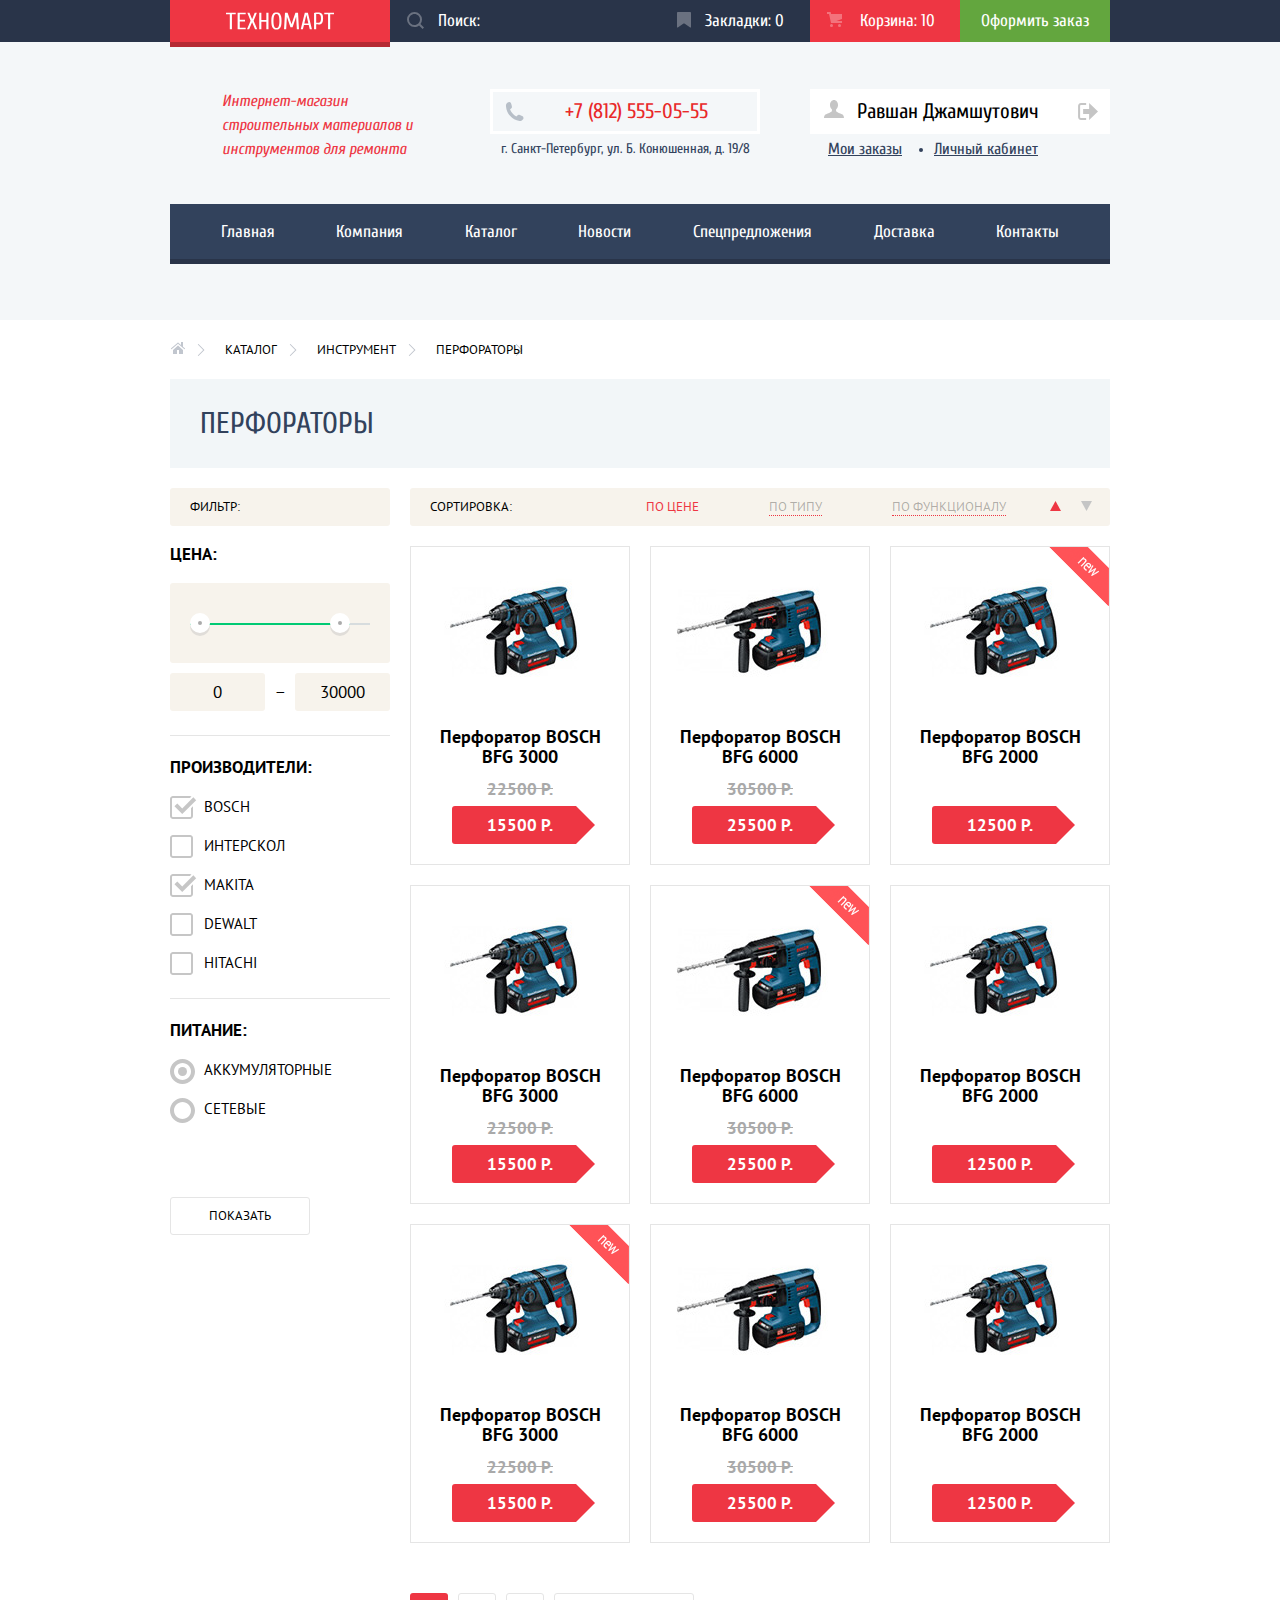
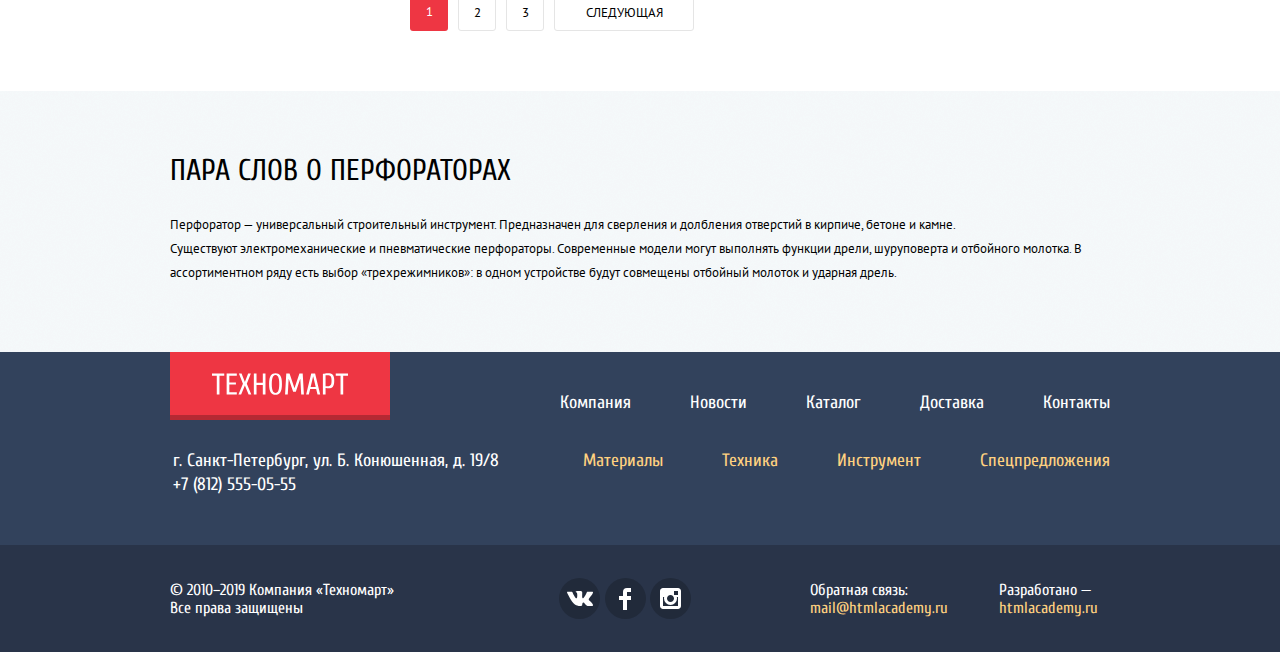
==== commit 6bcfba29: "Стилизировал попап-окна и запрограммировал открытие/закрыттие оных v.2" ====
--- a/catalog.html
+++ b/catalog.html
@@ -15,7 +15,7 @@
         <a href="index.html" class="logo">
           <img src="img/logo-technomart.svg" alt="Логотип Техномарт" width="220" height="47">
         </a>
-        <form class="form-search" action="" method="GET">
+        <form class="form-search" action="https://echo.htmlacademy.ru/" method="GET">
           <label>
             <input class="search-input" type="search" id="header-search-input" name="search-input" placeholder="Поиск:">
             <svg class="icon-search" xmlns="http://www.w3.org/2000/svg" width="17" height="17" viewBox="0 0 17 17">
@@ -38,7 +38,7 @@
           <span class="address">г. Санкт-Петербург, ул. Б. Конюшенная, д. 19/8</span>
       </address>
       <div class="user-block">
-        <ul class="profile-list-buttons" aria-label="Авторизованный пользователь">
+        <ul class="profile-list-buttons">
           <li class="btn-profile">
             <a href="#">
               <svg class="icon-profile" xmlns="http://www.w3.org/2000/svg" width="20" height="18" viewBox="0 0 20 18"><path fill="#c5c5c5" d="M17.881 14.166c-2.144-.735-4.256-1.666-5.207-2.39-.657-.501-.77-1.618-.517-2.415 1.118-.903 1.864-2.477 1.864-4.278C14.021 2.276 12.221 0 10 0S5.979 2.276 5.979 5.083c0 1.801.746 3.374 1.863 4.277.253.798.141 1.915-.517 2.416-.95.724-3.063 1.654-5.207 2.39S0 18 0 18h20s.025-3.099-2.119-3.834z"/></svg>
@@ -52,14 +52,14 @@
             </a>
           </li>
         </ul>
-        <ul class="profile-list-links" aria-label="Управление профилем">
+        <ul class="profile-list-links">
           <li><a href="#">Мои заказы</a></li>
           <li><a href="#">Личный кабинет</a></li>
         </ul>
       </div>
     </div>
     <nav class="top-menu container">
-      <ul class="top-menu-list" aria-label="Навигационное меню по сайту">
+      <ul class="top-menu-list">
         <li class="top-menu-item"><a href="index.html">Главная</a></li>
         <li class="top-menu-item"><a href="">Компания</a></li>
         <li class="top-menu-item"><a>Каталог</a></li>
@@ -73,7 +73,7 @@
 
   <main>
     <div class="container">
-      <ul class="breadcrumbs" aria-label="Навигационная цепочка">
+      <ul class="breadcrumbs">
         <li><a href="index.html" class="breadcrumbs-link"><img src="./img/icon-home.svg" alt="Главная" width="15" height="12"></a></li>
         <li><a href="">Каталог</a></li>
         <li><a href="">Инструмент</a></li>
@@ -84,7 +84,7 @@
         <section class="sidebar">
           <h2 class="visually-hidden">Фильтрация товаров</h2>
           <p class="horiz-pannel">Фильтр:</p>
-          <form action="" method="GET" class="form-filter">
+          <form action="https://echo.htmlacademy.ru/" method="GET" class="form-filter">
             <fieldset class="fieldset-form">
               <legend class="title-fieldset">Цена:</legend>
               <div class="filter-price-bar">
@@ -146,7 +146,7 @@
         <section class="catalog-content">
           <div class="horiz-pannel">
             <p class="title-pannel">Сортировка:</p>
-            <ul class="sort-fields-list" aria-label="Выбор поля, по которому будет производиться сортировка">
+            <ul class="sort-fields-list">
               <li class="sort-field-item sort-field-item-active">
                 <a>По цене</a>
               </li>
@@ -157,7 +157,7 @@
                 <a href="">По функционалу</a>
               </li>
             </ul>
-            <ul class="sort-order-list" aria-label="Порядок сортировки">
+            <ul class="sort-order-list">
               <li class="sort-order-item sort-order-item-active">
                 <a class="sort-order-link">
                   <span class="visually-hidden">По возрастанию</span>
@@ -189,8 +189,8 @@
                 15500 Р.
               </div>
               <div class="product-item-top">
-                <button type="button" class="btn btn-buy" aria-label="Купить Перфоратор BOSCH BFG 3000">Купить</button>
-                <button type="button" class="btn btn-bookmark-add" aria-label="Добавить в закладки Перфоратор BOSCH BFG 3000">В закладки</button>
+                <a href="" class="btn btn-buy" aria-label="Купить Перфоратор BOSCH BFG 3000">Купить</a>
+                <a href="" class="btn btn-bookmark-add" aria-label="Добавить в закладки Перфоратор BOSCH BFG 3000">В закладки</a>
                 <div class="poduct-box-image">
                   <img src="img/perforator-2.jpg" width="200" height="150" alt="Перфоратор BOSCH BFG 3000">
                 </div>
@@ -207,8 +207,8 @@
                 25500 Р.
               </div>
               <div class="product-item-top">
-                <button type="button" class="btn btn-buy" aria-label="Купить Перфоратор BOSCH BFG 6000">Купить</button>
-                <button type="button" class="btn btn-bookmark-add" aria-label="Добавить в закладки Перфоратор BOSCH BFG 6000">В закладки</button>
+                <a href="" class="btn btn-buy" aria-label="Купить Перфоратор BOSCH BFG 6000">Купить</a>
+                <a href="" class="btn btn-bookmark-add" aria-label="Добавить в закладки Перфоратор BOSCH BFG 6000">В закладки</a>
                 <div class="poduct-box-image">
                   <img src="img/perforator-3.jpg" width="200" height="150" alt="Перфоратор BOSCH BFG 6000">
                 </div>
@@ -221,8 +221,8 @@
                 12500 Р.
               </div>
               <div class="product-item-top">
-                <button type="button" class="btn btn-buy" aria-label="Купить Перфоратор BOSCH BFG 2000">Купить</button>
-                <button type="button" class="btn btn-bookmark-add" aria-label="Добавить в закладки Перфоратор BOSCH BFG 2000">В закладки</button>
+                <a href="" class="btn btn-buy" aria-label="Купить Перфоратор BOSCH BFG 2000">Купить</a>
+                <a href="" class="btn btn-bookmark-add" aria-label="Добавить в закладки Перфоратор BOSCH BFG 2000">В закладки</a>
                 <div class="poduct-box-image">
                   <img src="img/perforator-4.jpg" width="200" height="150" alt="Перфоратор BOSCH BFG 2000">
                 </div>
@@ -239,8 +239,8 @@
                 15500 Р.
               </div>
               <div class="product-item-top">
-                <button type="button" class="btn btn-buy" aria-label="Купить Перфоратор BOSCH BFG 3000">Купить</button>
-                <button type="button" class="btn btn-bookmark-add" aria-label="Добавить в закладки Перфоратор BOSCH BFG 3000">В закладки</button>
+                <a href="" class="btn btn-buy" aria-label="Купить Перфоратор BOSCH BFG 3000">Купить</a>
+                <a href="" class="btn btn-bookmark-add" aria-label="Добавить в закладки Перфоратор BOSCH BFG 3000">В закладки</a>
                 <div class="poduct-box-image">
                   <img src="img/perforator-2.jpg" width="200" height="150" alt="Перфоратор BOSCH BFG 3000">
                 </div>
@@ -257,8 +257,8 @@
                 25500 Р.
               </div>
               <div class="product-item-top">
-                <button type="button" class="btn btn-buy" aria-label="Купить Перфоратор BOSCH BFG 6000">Купить</button>
-                <button type="button" class="btn btn-bookmark-add" aria-label="Добавить в закладки Перфоратор BOSCH BFG 6000">В закладки</button>
+                <a href="" class="btn btn-buy" aria-label="Купить Перфоратор BOSCH BFG 6000">Купить</a>
+                <a href="" class="btn btn-bookmark-add" aria-label="Добавить в закладки Перфоратор BOSCH BFG 6000">В закладки</a>
                 <div class="poduct-box-image">
                   <img src="img/perforator-3.jpg" width="200" height="150" alt="Перфоратор BOSCH BFG 6000">
                 </div>
@@ -271,8 +271,8 @@
                 12500 Р.
               </div>
               <div class="product-item-top">
-                <button type="button" class="btn btn-buy" aria-label="Купить Перфоратор BOSCH BFG 2000">Купить</button>
-                <button type="button" class="btn btn-bookmark-add" aria-label="Добавить в закладки Перфоратор BOSCH BFG 2000">В закладки</button>
+                <a href="" class="btn btn-buy" aria-label="Купить Перфоратор BOSCH BFG 2000">Купить</a>
+                <a href="" class="btn btn-bookmark-add" aria-label="Добавить в закладки Перфоратор BOSCH BFG 2000">В закладки</a>
                 <div class="poduct-box-image">
                   <img src="img/perforator-4.jpg" width="200" height="150" alt="Перфоратор BOSCH BFG 2000">
                 </div>
@@ -289,8 +289,8 @@
                 15500 Р.
               </div>
               <div class="product-item-top">
-                <button type="button" class="btn btn-buy" aria-label="Купить Перфоратор BOSCH BFG 3000">Купить</button>
-                <button type="button" class="btn btn-bookmark-add" aria-label="Добавить в закладки Перфоратор BOSCH BFG 3000">В закладки</button>
+                <a href="" class="btn btn-buy" aria-label="Купить Перфоратор BOSCH BFG 3000">Купить</a>
+                <a href="" class="btn btn-bookmark-add" aria-label="Добавить в закладки Перфоратор BOSCH BFG 3000">В закладки</a>
                 <div class="poduct-box-image">
                   <img src="img/perforator-2.jpg" width="200" height="150" alt="Перфоратор BOSCH BFG 3000">
                 </div>
@@ -307,8 +307,8 @@
                 25500 Р.
               </div>
               <div class="product-item-top">
-                <button type="button" class="btn btn-buy" aria-label="Купить Перфоратор BOSCH BFG 6000">Купить</button>
-                <button type="button" class="btn btn-bookmark-add" aria-label="Добавить в закладки Перфоратор BOSCH BFG 6000">В закладки</button>
+                <a href="" class="btn btn-buy" aria-label="Купить Перфоратор BOSCH BFG 6000">Купить</a>
+                <a href="" class="btn btn-bookmark-add" aria-label="Добавить в закладки Перфоратор BOSCH BFG 6000">В закладки</a>
                 <div class="poduct-box-image">
                   <img src="img/perforator-3.jpg" width="200" height="150" alt="Перфоратор BOSCH BFG 6000">
                 </div>
@@ -321,16 +321,16 @@
                 12500 Р.
               </div>
               <div class="product-item-top">
-                <button type="button" class="btn btn-buy" aria-label="Купить Перфоратор BOSCH BFG 2000">Купить</button>
-                <button type="button" class="btn btn-bookmark-add" aria-label="Добавить в закладки Перфоратор BOSCH BFG 2000">В закладки</button>
+                <a href="" class="btn btn-buy" aria-label="Купить Перфоратор BOSCH BFG 2000">Купить</a>
+                <a href="" class="btn btn-bookmark-add" aria-label="Добавить в закладки Перфоратор BOSCH BFG 2000">В закладки</a>
                 <div class="poduct-box-image">
                   <img src="img/perforator-4.jpg" width="200" height="150" alt="Перфоратор BOSCH BFG 2000">
                 </div>
               </div>
             </li>
           </ul>
-          <h3 class="visually-hidden">Постраничная навигация</h3>
-          <ul class="pagination-list" aria-label="Постраничная навигация по каталогу">
+          <h3 class="visually-hidden">Постраничная навигация по каталогу</h3>
+          <ul class="pagination-list">
             <li class="pagination-item pagination-item-current"><a>1</a></li>
             <li class="pagination-item"><a href="">2</a></li>
             <li class="pagination-item"><a href="">3</a></li>
@@ -356,7 +356,7 @@
         <a href="index.html" class="logo-footer logo">
           <img src="img/logo-technomart.svg" alt="Логотип Техномарт" width="220" height="47">
         </a>
-        <ul class="footer-menu-list" aria-label="Навигационное меню в подвале">
+        <ul class="footer-menu-list">
           <li class="footer-menu-item"><a href="">Компания</a></li>
           <li class="footer-menu-item"><a href="">Новости</a></li>
           <li class="footer-menu-item"><a>Каталог</a></li>
@@ -367,7 +367,7 @@
             <span class="address">г. Санкт-Петербург, ул. Б. Конюшенная, д. 19/8</span>
             <a href="tel:+78125550555" class="phone" aria-label="Телефон: +7 (812) 555-05-55">+7 (812) 555-05-55</a>
         </address>
-        <ul class="footer-addmenu-list" aria-label="Категории каталога">
+        <ul class="footer-addmenu-list">
           <li class="footer-addmenu-item"><a href="">Материалы</a></li>
           <li class="footer-addmenu-item"><a href="">Техника</a></li>
           <li class="footer-addmenu-item"><a href="">Инструмент</a></li>
@@ -380,7 +380,7 @@
         &copy; 2010–2019 Компания «Техномарт»<br>
         Все права защищены
       </p>
-      <ul class="social-links-list" aria-label="Наши социальные сети">
+      <ul class="social-links-list">
         <li>
           <a href="" class="social-link social-link-vk">VKontakte</a>
         </li>
@@ -391,7 +391,7 @@
           <a href="" class="social-link social-link-insta">Instagram</a>
         </li>
       </ul>
-      <ul class="contact-links-list" aria-label="Информация о разработчиках">
+      <ul class="contact-links-list">
         <li class="contact-links-email">
           <span>Обратная связь:</span>
           <a href="mailto:mail@htmlacademy.ru" aria-label="E-mail разработчиков: mail@htmlacademy.ru">mail@htmlacademy.ru</a>
@@ -404,19 +404,23 @@
     </div>
   </footer>
 
+  <div class="overlay"></div>
+
   <section class="popup-basket popup">
-    <h2 class="visually-hidden">Всплывающее окно Товар в корзине</h2>
+    <h2 class="visually-hidden">Товар в корзине</h2>
     <div class="popup-content">
       <p class="popup-msg popup-msg-good">
         Товар добавлен в корзину!
       </p>
     </div>
     <div class="popup-buttons">
-      <a href="" class="btn">Оформить заказ</a> <!-- Это, похоже, ссылка на страницу оформления заказа -->
-      <a href="" class="btn btn-white">Продолжить покупки</a>
-    </div>
-    <button class="btn-popup-close" type="button">Закрыть окно</button>
+      <a href="" class="btn width-half">Оформить заказ</a>
+      <a href="" class="btn btn-white width-half">Продолжить покупки</a>
+    </div>
+    <button class="btn-popup-close" type="button"><span class="visually-hidden">Закрыть окно</span></button>
   </section>
+
+  <script src="js/popup.js"></script>
 
 </body>
 </html>--- a/css/style.css
+++ b/css/style.css
@@ -12,7 +12,7 @@
 	margin: 0;
 	padding: 0;
 
-	font-family: "PT Sans", Arial, sans-serif;
+	font-family: "PT Sans", "Arial", sans-serif;
 	font-size: 13px;
 	font-weight: normal;
 	line-height: 24px;
@@ -54,7 +54,6 @@
 	padding: 0 30px;
 
 	line-height: 89px;
-	vertical-align: middle;
 
 	color: #32425c;
 	background-color: #f2f6f8;
@@ -63,6 +62,60 @@
 h2 {
 	margin: 0;
 	margin-bottom: 30px;
+}
+
+/* --- */
+
+input,
+textarea {
+  padding-left: 15px;
+  padding-right: 15px;
+
+  font-family: "PT Sans", "Arial", sans-serif;
+  font-size: 13px;
+
+  border-radius: 3px;
+
+  border-style: solid;
+  border-width: 2px;
+  border-color: #d7dcde;
+}
+
+input {
+  height: 38px;
+}
+
+textarea {
+  padding: 15px;
+
+  resize: none;
+}
+
+input::-ms-input-placeholder {
+  color: #999999;
+}
+input::placeholder {
+  color: #999999;
+}
+
+textarea::-ms-input-placeholder {
+  color: #999999;
+}
+textarea::placeholder {
+  color: #999999;
+}
+
+
+input:hover,
+textarea:hover {
+  border-color: #b5b5b5;
+}
+
+input:focus,
+textarea:focus {
+  border-color: #ee3643;
+
+  outline: none;
 }
 
 /* --- */
@@ -95,6 +148,9 @@
 	
 	min-width: 135px;
 	height: 38px;
+
+  padding-left: 20px;
+  padding-right: 20px;
 	
 	font-family: "Cuprum", "Arial Narrow", sans-serif;
 	font-size: 14px;
@@ -117,6 +173,8 @@
 }
 
 .btn:active {
+  outline: none;
+
 	background-color: #ba2732;
 }
 
@@ -194,8 +252,13 @@
 
 	line-height: 42px;
 
+  border-radius: 0;
+
 	outline: none;
 	border: none;
+
+  font-family: inherit;
+  font-size: 100%;
 
 	color: #ffffff;
 
@@ -261,7 +324,6 @@
 	width: 150px;
 
 	line-height: 42px;
-	vertical-align: middle;
 
 	color: #ffffff;
 }
@@ -309,8 +371,6 @@
 .bookmark:focus,
 .basket:focus {
 	background-color: #212a3a;
-
-	box-shadow: none;
 }
 
 .bookmark:hover::before,
@@ -353,8 +413,6 @@
 .order:hover,
 .order:focus {
 	background-color: #5fbb2d;
-
-	box-shadow: none;
 }
 
 .order:active {
@@ -368,7 +426,8 @@
 	display: flex;
 	justify-content: space-between;
 
-	height: 72px;
+	min-height: 72px;
+
 	margin-top: 47px;
 	margin-bottom: 40px;
 }
@@ -2104,7 +2163,394 @@
 
 /* --- */
 
+@keyframes bounce {
+  0% {
+    transform: translateY(-2000px);
+  }
+
+  70% {
+    transform: translateY(30px);
+  }
+
+  90% {
+    transform: translateY(-10px);
+  }
+
+  100% {
+    transform: translateY(0);
+  }
+}
+
+@keyframes shake {
+  0%,
+  100% {
+    transform: translateX(0);
+  }
+
+  10%,
+  30%,
+  50%,
+  70%,
+  90% {
+    transform: translateX(-10px);
+  }
+
+  20%,
+  40%,
+  60%,
+  80% {
+    transform: translateX(10px);
+  }
+}
+
+/* --- */
+
+.overlay {
+  display: none;
+  
+  position: fixed;
+  left: 0;
+  top: 0;
+
+  width: 100%;
+  height: 100%;
+}
+
+.show {
+  display: block;
+}
+
 .popup {
 	display: none;
-}
-
+
+  position: fixed;
+  top: 50%;
+  left: 50%;
+
+  box-sizing: content-box;
+
+  background-color: #ffffff;
+
+  box-shadow: 0 0 16px 2px rgba(47, 42, 43, 0.5);
+  border-top: solid 7px #ff5257;
+}
+
+.popup * {
+  box-sizing: border-box;
+}
+
+.btn-popup-close {
+  position: absolute;
+  right: 9px;
+  top: 9px;
+
+  width: 21px;
+  height: 21px;
+
+  border: none;
+
+  background-color: transparent;
+  background-image: url("../img/icon-close.svg");
+
+  cursor: pointer;
+}
+
+.popup-show {
+  display: block;
+
+  animation: bounce 0.6s;
+}
+
+.popup-error {
+  animation: shake 0.6s;
+}
+
+.popup-map {
+  width: 940px;
+  height: 447px;
+
+  margin-left: -470px;
+  margin-top: -223px;
+
+  border: none;
+}
+
+.popup-basket {
+  width: 620px;
+
+  margin-left: -310px;
+  margin-top: -141px;
+}
+
+.popup-image iframe,
+.popup-image img {
+  position: absolute;
+  left: 0;
+  top: 0;
+
+  border: none;
+}
+
+.popup-content {
+  padding-left: 80px;
+  padding-right: 80px;
+
+  font-family: "Cuprum", "Arial Narrow", sans-serif;
+  font-size: 18px;
+}
+
+.popup-msg {
+  padding-bottom: 60px;
+  padding-top: 60px;
+
+  font-size: 30px;
+}
+
+.popup-msg-good {
+  padding-left: 90px;
+
+  background-image: url("../img/icon-mark.svg");
+  background-repeat: no-repeat;
+  background-position: left center;
+}
+
+.popup-buttons {
+  display: flex;
+  justify-content: space-between;
+  align-items: center;
+
+  height: 112px;
+
+  padding-left: 80px;
+  padding-right: 80px;
+
+  background-color: #f4f4f4;
+}
+
+.btn-white {
+  color: #000000;
+
+  background-color: #ffffff;
+}
+
+/**
+  * В файле styleguide.psd визуальное отражение взаимодействия пользователя с этой кнопкой
+  * не показано.  На мой взгляд, ей  не хватало  этого.  Cтилизовал  поведение  сей кнопки
+  * на свое усмотрение.
+  */
+
+.btn-white:hover,
+.btn-white:focus {
+  color: #ee3643;
+  background-color: #ffffff;
+}
+
+.btn-white:active {
+  color: rgba(0, 0, 0, 0.3);
+  background-color: #ffffff;
+}
+
+.form-feedback {
+  display: flex;
+  flex-direction: column;
+  justify-content: space-between;
+  height: 100%;
+}
+
+.width-half,
+.form-feedback .width-half {
+  width: calc(50% - 10px);
+}
+
+.popup-feedback {
+  width: 620px;
+  height: 430px;
+
+  margin-top: -215px;
+  margin-left: -310px;
+}
+
+.form-feedback .popup-content {
+  display: flex;
+  justify-content: space-between;
+  flex-wrap: wrap;
+
+  padding-top: 45px;
+  padding-bottom: 10px;
+}
+
+.form-feedback label {
+  display: block;
+
+  width: 100%;
+
+  margin-bottom: 20px;
+}
+
+.form-feedback input {
+  width: 100%;
+
+  margin-top: 5px;
+}
+
+.feedback-message {
+  width: 100%;
+  height: 114px;
+}
+
+.form-feedback .btn {
+  width: 100%;
+}
+
+/*
+.popup-window {
+  position: absolute;
+  top: 50%;
+  left: 50%;
+  transform: translateX(-50%) translateY(-50%);
+
+  width: 620px;
+
+  box-sizing: content-box;
+
+  background-color: #ffffff;
+
+  box-shadow: 0 0 16px 2px rgba(47, 42, 43, 0.5);
+  border-top: solid 7px #ff5257;
+}
+
+.popup-window * {
+  box-sizing: border-box;
+}
+
+.popup-error {
+  animation: shake 0.6s;
+}
+
+.popup-map .popup-window {
+  width: 940px;
+  height: 447px;
+
+  border: none;
+}
+
+.popup-image iframe,
+.popup-image img {
+  position: absolute;
+  left: 0;
+  top: 0;
+}
+
+.popup-content {
+  padding-left: 80px;
+  padding-right: 80px;
+
+  font-family: "Cuprum", "Arial Narrow", sans-serif;
+  font-size: 18px;
+}
+
+.popup-buttons {
+  display: flex;
+  justify-content: space-between;
+  align-items: center;
+
+  height: 112px;
+
+  padding-left: 80px;
+  padding-right: 80px;
+
+  background-color: #f4f4f4;
+}
+
+.form-feedback .popup-content {
+  display: flex;
+  justify-content: space-between;
+  flex-wrap: wrap;
+
+  padding-top: 45px;
+  padding-bottom: 10px;
+}
+
+.form-feedback label {
+  display: block;
+
+  width: 100%;
+
+  margin-bottom: 20px;
+}
+
+.width-half,
+.form-feedback .width-half {
+  width: calc(50% - 10px);
+}
+
+.form-feedback input {
+  width: 100%;
+
+  margin-top: 5px;
+}
+
+.feedback-message {
+  width: 100%;
+  height: 114px;
+}
+
+.form-feedback .btn {
+  width: 100%;
+}
+
+.popup-msg {
+  padding-bottom: 60px;
+  padding-top: 60px;
+
+  font-size: 30px;
+}
+
+.popup-msg-good {
+  padding-left: 90px;
+
+  background-image: url("../img/icon-mark.svg");
+  background-repeat: no-repeat;
+  background-position: left center;
+}
+
+.btn-white {
+  color: #000000;
+
+  background-color: #ffffff;
+}
+
+/**
+  * В файле styleguide.psd визуальное отражение взаимодействия пользователя с этой кнопкой
+  * не показано.  На мой взгляд, ей  не хватало  этого.  Cтилизовал  поведение  сей кнопки
+  * на свое усмотрение.
+  */
+
+/*
+.btn-white:hover,
+.btn-white:focus {
+  color: #ee3643;
+  background-color: #ffffff;
+}
+
+.btn-white:active {
+  color: rgba(0, 0, 0, 0.3);
+  background-color: #ffffff;
+}
+
+.btn-popup-close {
+  position: absolute;
+  right: 9px;
+  top: 9px;
+
+  width: 21px;
+  height: 21px;
+
+  border: none;
+
+  background-color: transparent;
+  background-image: url("../img/icon-close.svg");
+
+  cursor: pointer;
+}
+/**/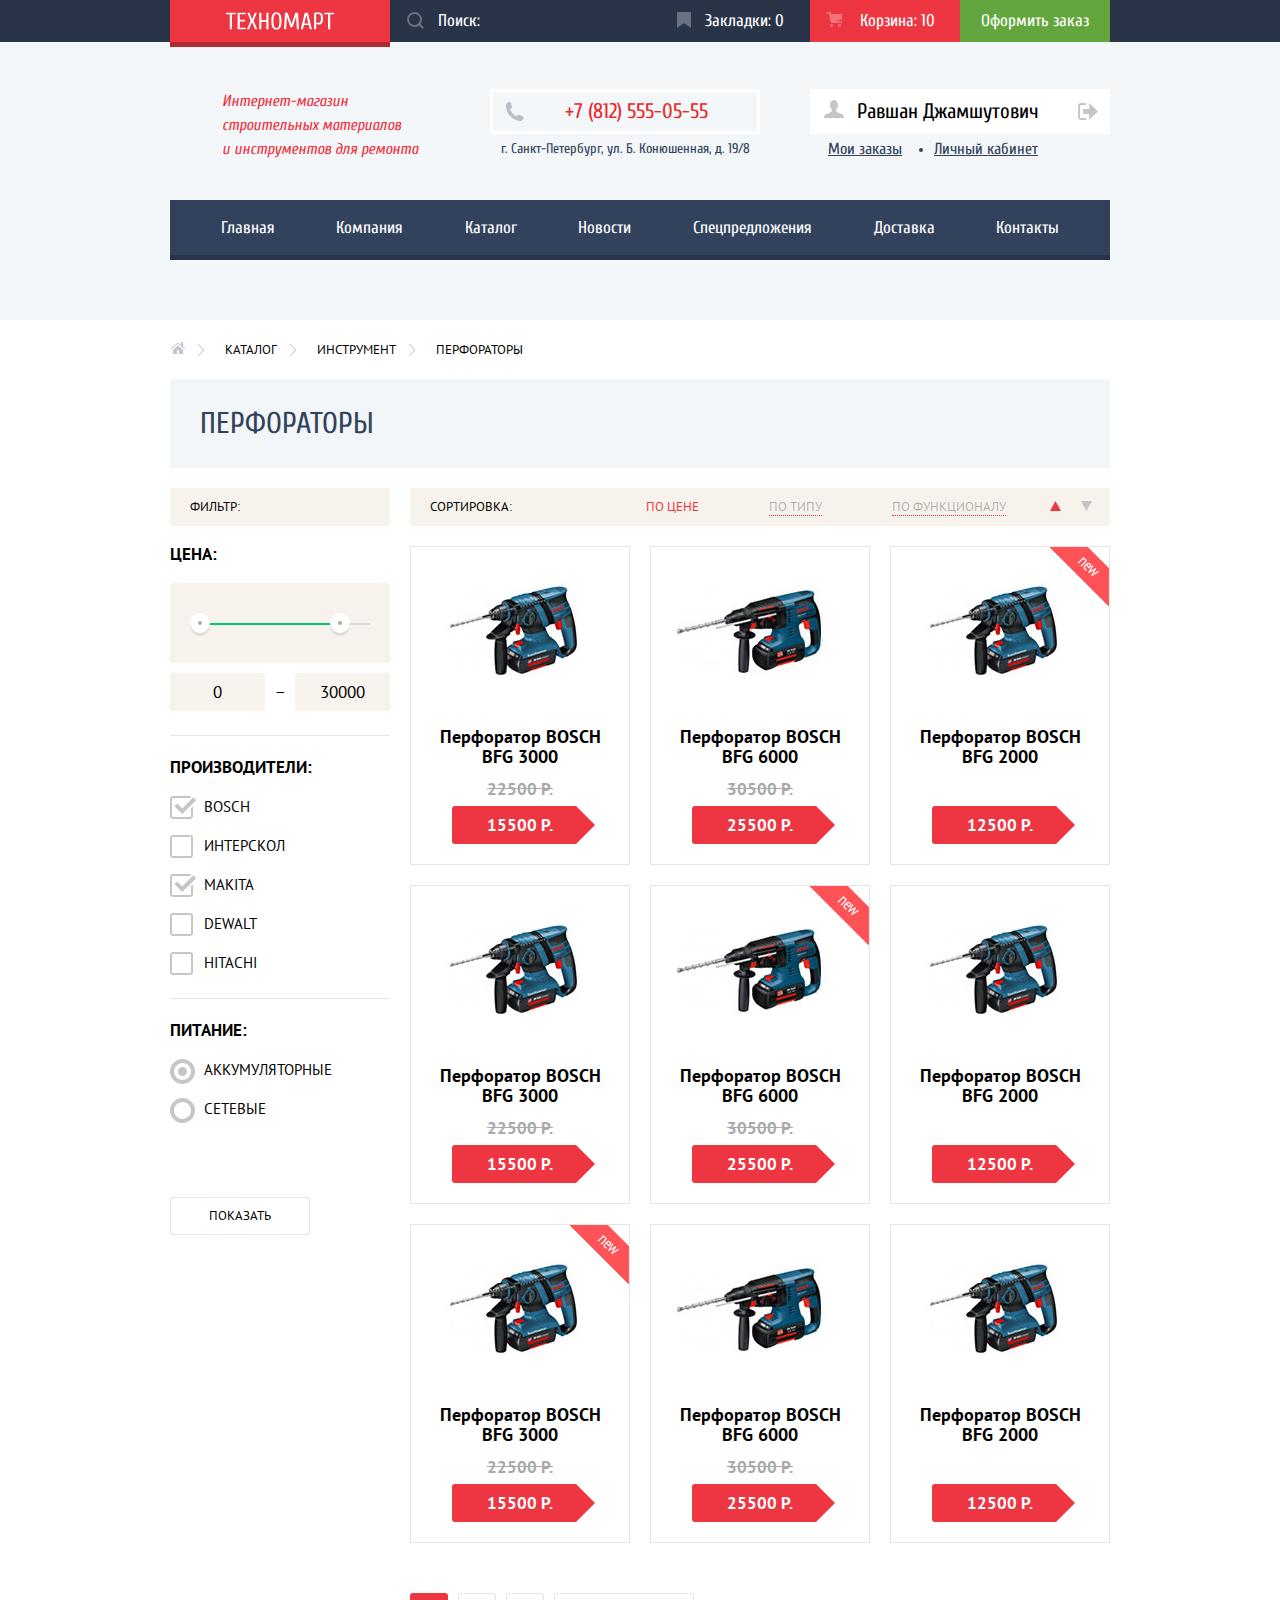
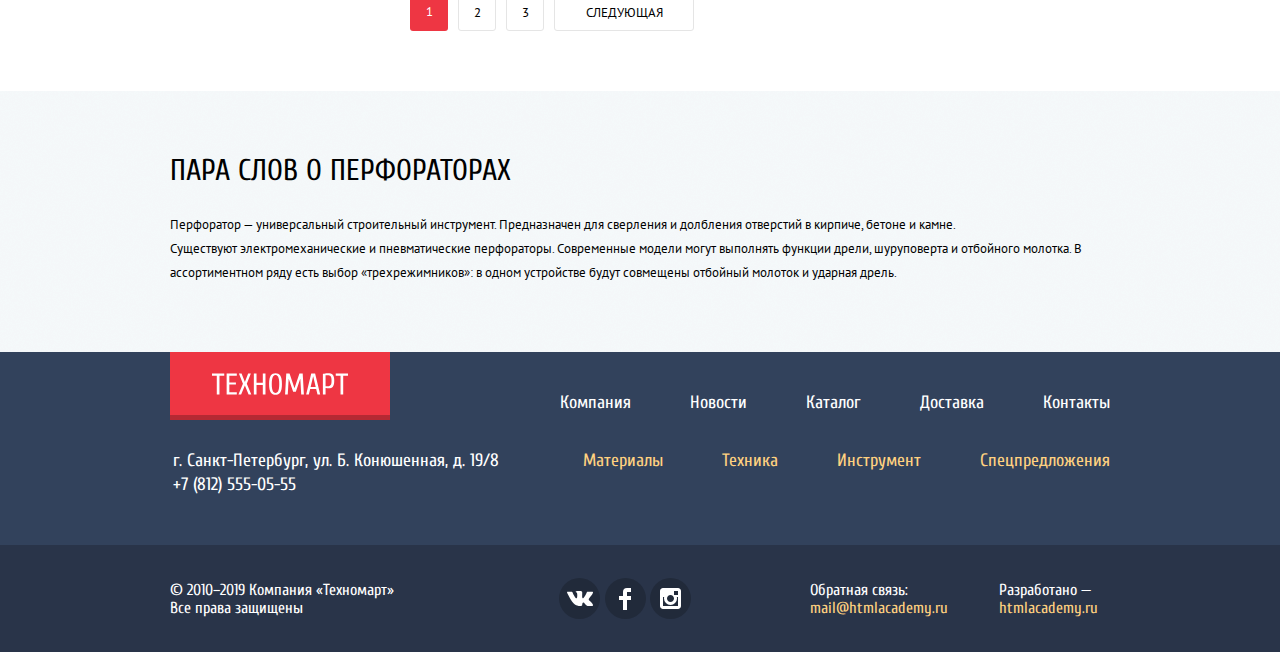
==== commit 3ce2c592: "Запрограммировал 'ушки' слайдера, поправил стили для улучшения перфект-пикселя, поправил окно с форм" ====
--- a/catalog.html
+++ b/catalog.html
@@ -5,7 +5,7 @@
   <title>Перфораторы - HTML Academy: Техномарт</title>
   <link href="https://fonts.googleapis.com/css?family=Cuprum:400,400i,700,700i%7CPT+Sans:400,700&display=swap&subset=cyrillic" rel="stylesheet">
   <link rel="stylesheet" href="css/normalize.css">
-  <link rel="stylesheet" href="css/style.css">
+  <link rel="stylesheet" href="css/style-min.css">
 </head>
 <body>
 
@@ -31,7 +31,7 @@
     </div>
     <div class="main-header-middle container">
       <p class="header-description">
-        Интернет-магазин строительных материалов и инструментов для ремонта
+        Интернет-магазин строительных материалов и&nbsp;инструментов для ремонта
       </p>
       <address class="header-contacts">
           <a href="tel:+78125550555" class="phone" aria-label="Телефон: +7 (812) 555-05-55">+7 (812) 555-05-55</a>
@@ -420,7 +420,7 @@
     <button class="btn-popup-close" type="button"><span class="visually-hidden">Закрыть окно</span></button>
   </section>
 
-  <script src="js/popup.js"></script>
+  <script src="js/popup-min.js"></script>
 
 </body>
 </html>--- a/css/style-min.css
+++ b/css/style-min.css
@@ -0,0 +1 @@
+html{box-sizing:border-box}*,::after,::before{box-sizing:inherit}body{margin:0;padding:0;font-family:"PT Sans",Arial,sans-serif;font-size:13px;font-weight:400;line-height:24px;color:#000;background-color:#fff}img{max-width:100%;height:auto}a{text-decoration:none}p{padding:0;margin:0;margin-bottom:10px}p:last-child{margin-bottom:0}h1,h2{font-family:Cuprum,"Arial Narrow",sans-serif;font-size:30px;font-weight:400;text-transform:uppercase}h1{margin:0;margin-bottom:20px;padding:0 30px;line-height:89px;color:#32425c;background-color:#f2f6f8}h2{margin:0;margin-bottom:30px}input,textarea{padding-left:15px;padding-right:15px;font-family:"PT Sans",Arial,sans-serif;font-size:13px;border-radius:3px;border-style:solid;border-width:2px;border-color:#d7dcde}input{height:38px}textarea{padding:15px;resize:none}input::-ms-input-placeholder{color:#999}input::placeholder{color:#999}textarea::-ms-input-placeholder{color:#999}textarea::placeholder{color:#999}input:hover,textarea:hover{border-color:#b5b5b5}input:focus,textarea:focus{border-color:#ee3643;outline:0}.container{width:960px;padding:0 10px;margin:0 auto}.visually-hidden{position:absolute;width:1px;height:1px;margin:-1px;border:0;padding:0;clip:rect(0 0 0 0);overflow:hidden}.btn{display:inline-flex;justify-content:center;align-items:center;min-width:135px;height:38px;padding-left:20px;padding-right:20px;font-family:Cuprum,"Arial Narrow",sans-serif;font-size:14px;text-transform:uppercase;text-align:center;color:#fff;background-color:#ee3643;border:none;border-radius:3px;cursor:pointer}.btn:focus,.btn:hover{background-color:#ca2c37}.btn:active{outline:0;background-color:#ba2732}.main-header{min-height:320px;font-family:Cuprum,"Arial Narrow",sans-serif;background-color:#f4f7f9}.header-top-bg{background-color:#293449}.main-header-top{display:flex;justify-content:space-between;align-items:stretch;font-size:17px;color:#fff}.logo{display:flex;width:220px;height:42px;background-color:#ee3643;box-shadow:0 5px 0 0 rgba(0,0,0,.24),0 5px 0 0 #ee3643}.logo:focus,.logo:hover{background-color:#ca2c37;box-shadow:0 5px 0 0 rgba(0,0,0,.24),0 5px 0 0 #ca2c37}.logo:active{background-color:#ba2732;box-shadow:0 5px 0 0 rgba(0,0,0,.24),0 5px 0 0 #ba2732}.logo img{width:108px;height:18px;margin:auto}.form-search{display:flex;align-items:stretch;position:relative}.search-input{width:270px;height:42px;padding:0;padding-left:48px;line-height:42px;border-radius:0;outline:0;border:none;font-family:inherit;font-size:100%;color:#fff;background-color:transparent}.search-input::-ms-input-placeholder{color:#fff}.search-input::placeholder{color:#fff}.icon-search{position:absolute;left:17px;top:12px;width:17px;height:17px;opacity:.3}.search-input:hover{background-color:#212a3a}.search-input:hover+.icon-search{opacity:1}.search-input:focus{color:#000;background-color:#fff}.search-input:focus::-ms-input-placeholder{color:#ccc}.search-input:focus::placeholder{color:#ccc}.search-input:focus+.icon-search{opacity:1}.search-input:focus+.icon-search path{fill:#ee3643}.basket,.bookmark,.order{display:block;position:relative;width:150px;line-height:42px;color:#fff}.bookmark{padding-left:45px}.basket{padding-left:50px}.bookmark::before{content:"";position:absolute;left:17px;top:12px;width:14px;height:16px;background-image:url(../img/icon-bookmark.svg);opacity:.3}.basket::before{content:"";position:absolute;left:17px;top:12px;width:15px;height:15px;background-image:url(../img/icon-cart.svg);opacity:.3}.basket:focus,.basket:hover,.bookmark:focus,.bookmark:hover{background-color:#212a3a}.basket:focus::before,.basket:hover::before,.bookmark:focus::before,.bookmark:hover::before{opacity:1}.basket:active,.bookmark:active{color:rgba(255,255,255,.6);background-color:#161d29}.basket:active::before,.bookmark:active::before{opacity:.5}.full{background-color:#ee3643}.full:focus,.full:hover{background-color:#ca2c37}.full:active{background-color:#ba2732}.order{text-align:center;background-color:#63a63e}.order:focus,.order:hover{background-color:#5fbb2d}.order:active{color:rgba(255,255,255,.5);background-color:#518534}.main-header-middle{display:flex;justify-content:space-between;min-height:72px;margin-top:47px;margin-bottom:36px}.header-description{font-size:16px;line-height:24px;font-style:italic;color:#ee3643;width:300px;margin:0;padding:0;padding-left:52px;padding-right:25px}.header-contacts{width:300px;text-align:center}.header-contacts .phone{display:block;width:270px;height:45px;padding:0;padding-top:7px;padding-left:72px;text-align:left;font-size:21px;font-style:normal;color:#e9292a;border-style:solid;border-width:3px;border-color:#fff;background-image:url(../img/icon-phone.svg);background-repeat:no-repeat;background-position:12px center}.header-contacts .address{display:block;width:270px;line-height:30px;font-size:14px;font-style:normal;color:#32425c}.user-block{width:300px}.guest-list-buttons,.profile-list-buttons,.profile-list-links{display:flex;list-style-type:none;margin:0;padding:0}.guest-list-buttons{justify-content:flex-end}.guest-list-buttons a,.profile-list-buttons a{display:block;height:45px;line-height:45px;font-size:21px;color:#000;background-color:#fff}.btn-login a{position:relative;width:121px;padding:0;text-align:left}.icon-login{padding:0;margin:0;margin-left:14px;margin-right:8px}.btn-reg a{width:150px;text-align:center;margin-left:10px}.btn-login a:focus,.btn-login a:hover,.btn-reg a:focus,.btn-reg a:hover{color:#ee3643}.btn-login a:active,.btn-reg a:active{color:rgba(0,0,0,.3)}.btn-login a:focus .icon-login path,.btn-login a:hover .icon-login path{fill:#32425c}.btn-login a:active .icon-login path{fill:#c5c5c5}.profile-list-links li{position:relative;margin:0;margin-left:18px;margin-right:14px;padding:0;padding-top:3px}.profile-list-links li:last-child::before{content:"";position:absolute;top:50%;left:-15px;width:4px;height:4px;border-radius:50%;background-color:#32425c}.profile-list-links a{font-size:16px;color:#32425c;text-decoration:underline}.profile-list-links a:focus,.profile-list-links a:hover{color:#ee3643}.profile-list-links a:active{color:#32425c;opacity:.3}.btn-profile{flex-grow:1}.icon-profile{margin-left:14px;margin-right:8px}.btn-logout{width:45px}.btn-logout a{display:flex}.icon-logout{margin:auto}.btn-logout a:focus .icon-logout path,.btn-logout a:hover .icon-logout path,.btn-profile a:focus .icon-profile path,.btn-profile a:hover .icon-profile path{fill:#32425c}.btn-logout a:active,.btn-profile a:active{color:rgba(0,0,0,.3)}.btn-logout a:active .icon-logout path,.btn-profile a:active .icon-profile path{fill:#c5c5c5}.top-menu{font-size:17px}.top-menu-list{display:flex;justify-content:space-around;height:60px;list-style-type:none;margin:0;padding:0 20px;background-color:#32425c;box-shadow:inset 0 -5px 0 0 #293449}.top-menu a{display:block;height:60px;line-height:55px;padding:0 30px;color:#fff}.top-menu a:focus,.top-menu a:hover{background-color:#293449}.top-menu a:active{color:rgba(255,255,255,.5);background-color:#1d2739}.section-category{display:flex;justify-content:space-between;flex-wrap:wrap;padding-top:60px;padding-bottom:50px;font-family:Cuprum,"Arial Narrow",sans-serif;color:#fff}.section-category ul{list-style-type:none}.category-list{display:flex;justify-content:space-between;width:100%;margin:0;margin-bottom:20px;padding:0}.privilege-list{display:flex;flex-direction:column;justify-content:space-between;order:10;margin:0;padding:0}.section-category h3{margin:0;margin-bottom:15px;font-size:24px;font-weight:700;text-transform:none}.category-item{position:relative;width:300px;height:123px;padding:0;padding-top:23px;padding-left:25px}.category-item::before{content:"";position:absolute;top:0;right:0;width:131px;height:inherit;background-repeat:no-repeat;background-position:center}.materials{background-color:#ffbf47}.materials::before{background-image:url(../img/icon-1.svg)}.instrument{background-color:#3bbce3}.instrument::before{background-image:url(../img/icon-2.svg)}.technic{background-color:#dc91d8}.technic::before{background-image:url(../img/icon-3.svg)}.discount{background-color:#8ed78f}.discount::before{background-image:url(../img/icon-4.svg)}.delivery{background-color:#ffc047}.delivery::before{background-image:url(../img/icon-5.svg)}.category-link{display:block;width:135px;height:38px;line-height:38px;text-align:center;background-color:rgba(0,0,0,.1)}.category-link:focus,.category-link:hover{background-color:rgba(0,0,0,.2)}.category-link:active{background-color:rgba(0,0,0,.3)}.slider{position:relative;width:620px;height:266px;overflow:hidden;background-color:#1c1210}.slider-list{margin:0;padding:0}.slider-header{position:absolute;left:0;top:0;z-index:10;width:100%;padding:28px 25px}.slider-header h3{margin:0;margin-bottom:8px;padding:0;font-size:36px;text-transform:uppercase}.slider-header p{margin:0;padding:0;font-size:18px}.btn-slider{position:absolute;bottom:22px;left:25px;width:195px}.slider-item{display:none}.slider-image{max-width:620px;height:auto;position:absolute;bottom:0;left:0}.slider-controls-circle{display:flex;justify-content:center;position:absolute;bottom:37px;width:100%}#slider-check-1:checked~.slider-list .slider-item:nth-child(1),#slider-check-2:checked~.slider-list .slider-item:nth-child(2),#slider-check-3:checked~.slider-list .slider-item:nth-child(3),#slider-check-4:checked~.slider-list .slider-item:nth-child(4),#slider-check-5:checked~.slider-list .slider-item:nth-child(5){display:block}.slider-controls-check{display:flex;width:10px;height:10px;margin:0 4px;border-radius:50%;background-color:#fff;cursor:pointer}#slider-check-1:checked~.slider-controls-circle [for=slider-check-1]::before,#slider-check-2:checked~.slider-controls-circle [for=slider-check-2]::before,#slider-check-3:checked~.slider-controls-circle [for=slider-check-3]::before,#slider-check-4:checked~.slider-controls-circle [for=slider-check-4]::before,#slider-check-5:checked~.slider-controls-circle [for=slider-check-5]::before{content:"";display:block;width:6px;height:6px;margin:auto;border-radius:50%;background-color:#ee3643}.arrow-left,.arrow-right{display:block;position:absolute;top:50%;transform:translateY(-50%);width:40px;height:40px;border:none;outline:0;background-color:transparent;background-position:center;background-repeat:no-repeat;cursor:pointer}.arrow-left{left:10px;background-image:url(../img/icon-left.svg)}.arrow-right{right:10px;background-image:url(../img/icon-right.svg)}.title-block{display:flex;justify-content:space-between;align-items:center;height:89px;margin:0;margin-bottom:20px;padding:0;padding-left:30px;padding-right:25px;background-color:#f9f5f0}.title-block h2{margin:0;padding:0;color:#32425c}.btn-popular{width:253px}.products-list{display:flex;flex-wrap:wrap;justify-content:flex-start;list-style-type:none;padding:0;margin:0;margin-left:-10px;margin-right:-10px}.product-item{display:flex;flex-direction:column;position:relative;width:220px;margin:10px;margin-top:0;margin-bottom:20px;padding:0;padding-bottom:20px;text-align:center;border-style:solid;border-width:1px;border-color:#e5e5e5}.product-name{margin:0;margin-top:10px;margin-bottom:auto;padding:0 15px;font-size:18px;font-weight:700;line-height:20px}.product-item-top{position:relative;order:-1;width:218px;height:170px;margin:0 auto}.poduct-box-image{display:flex;position:absolute;left:0;top:0;width:218px;height:170px;background-color:#fff}.poduct-box-image img{width:200px;height:150px;object-fit:contain;margin:auto}.product-item:hover{border:none;box-shadow:0 10px 25px 0 rgba(41,52,73,.5)}.product-item .btn:focus~.poduct-box-image,.product-item:hover .poduct-box-image{display:none}.product-price-old{margin:0;margin-top:10px;margin-bottom:5px;font-size:17px;font-weight:700;color:#a9a9a9;text-decoration:line-through}.product-price{display:flex;justify-content:center;align-items:center;position:relative;width:136px;height:38px;margin:0 auto;font-size:17px;font-weight:700;color:#fff;text-decoration:none;border-top-left-radius:3px;border-bottom-left-radius:3px;background-color:#ee3643}.product-price::after{content:"";display:block;position:absolute;right:-7px;top:0;width:0;height:0;border-style:solid;border-width:19px;border-color:#ee3643;border-top-color:#fff;border-bottom-color:#fff;border-right:none}.btn-buy{position:relative;margin-top:45px;margin-bottom:7px;font-size:14px;font-weight:400;color:#fff;background-color:#63a63e;box-shadow:inset 0 -3px 0 0 #367315}.btn-buy::before{content:"";position:absolute;left:12px;top:12px;width:15px;height:15px;background-image:url(../img/icon-cart.svg);opacity:.3}.btn-buy:focus,.btn-buy:hover{background-color:#5fbb2d}.btn-buy:focus::before,.btn-buy:hover::before{opacity:1}.btn-buy:active{background-color:#518534;box-shadow:none}.btn-bookmark-add{color:#32425c;background-color:#fff;border-style:solid;border-width:3px;border-color:#63a63e}.btn-bookmark-add:focus,.btn-bookmark-add:hover{background-color:#fff;border-color:#32425c}.btn-bookmark-add:active{opacity:.3}.item-new::after{content:"";display:block;position:absolute;top:0;right:0;width:60px;height:59px;background-image:url(../img/new-flag.png)}.section-banners{padding-bottom:65px}.banner-list{display:flex;justify-content:flex-start;flex-wrap:wrap;list-style-type:none;margin:0;margin-left:-10px;margin-right:-10px;padding:0}.banner-item{margin:10px;margin-top:0;margin-bottom:20px}.banner{display:flex;justify-content:center;align-items:center;width:220px;height:145px;border-style:solid;border-width:1px;border-color:#eaeaea}.banner:focus,.banner:hover{border:none;box-shadow:0 10px 25px 0 rgba(41,52,73,.5)}.banner:active{box-shadow:0 4px 10px 0 rgba(41,52,73,.5)}.banner:active img{opacity:.3}.section-gray{margin:0;padding:0;padding-top:68px;padding-bottom:67px;background-color:#f4f8f9;background-image:url(../img/bg-gray.png);background-repeat:repeat}.section-services{padding-bottom:0}.services-description{width:400px;margin-bottom:22px}.services-nav{display:flex;flex-direction:column;justify-content:center;position:relative;width:240px;height:279px;margin:0;padding:0;list-style-type:none}.services-nav::after{content:"";display:block;position:absolute;right:0;top:0;width:10px;height:272px;background-image:url(../img/services-menu-shadow.png);background-repeat:no-repeat;background-position:center}.services-nav label{display:block;line-height:61px;margin-bottom:1px;padding-left:20px;font-family:Cuprum,"Arial Narrow",sans-serif;font-size:21px;font-weight:700;color:#fff;background-color:#32425c;box-shadow:0 1px 0 0 #405069,inset 0 -1px 0 0 #293449;cursor:pointer}#credit:checked~.services-nav label[for=credit],#delivery:checked~.services-nav label[for=delivery],#guarantee:checked~.services-nav label[for=guarantee]{color:#32425c;background-color:#fff;box-shadow:none}#credit:checked~.services-list .services-item-credit,#delivery:checked~.services-list .services-item-delivery,#guarantee:checked~.services-list .services-item-guarantee{display:block}.services-nav label:hover{color:#fff;background-color:#293449}.services-list{width:620px;margin:0;padding:0;list-style-type:none}.services-item{display:none;height:280px;margin:0;margin-top:50px;padding:0;background-repeat:no-repeat;background-position:right bottom}.services-item-delivery{background-image:url(../img/services-delivery-bg.png)}.services-item-guarantee{background-image:url(../img/services-guarantee-bg.png)}.services-item-credit{background-image:url(../img/services-credit-bg.png)}.services-item h3{margin:0;margin-bottom:30px;font-family:Cuprum,"Arial Narrow",sans-serif;font-size:36px;font-weight:400;text-transform:uppercase;color:#32425c}.services-item-delivery p{width:275px}.services-item-guarantee p{width:375px}.services-item-credit p{width:300px}.columns{display:flex;justify-content:space-between}.section-about,.section-contacts{display:flex;flex-direction:column;justify-content:space-between;padding-top:85px;padding-bottom:86px}.section-about{width:540px}.section-contacts{width:300px}.section-about p,.section-contacts p{margin-bottom:20px}.section-contacts p{width:200px}.btn-about,.btn-feedback{margin-top:20px}.btn-about{width:220px}.link-mape{margin-bottom:30px;margin-top:10px}.list-marker{margin:0;padding:0;list-style-type:none;font-family:Cuprum,"Arial Narrow",sans-serif;font-size:18px}.list-marker li{position:relative;margin-bottom:16px;padding-left:35px}.list-marker li::before{content:"";position:absolute;left:0;top:10px;width:25px;height:2px;background-color:#ee3643}.breadcrumbs{display:flex;align-items:center;list-style-type:none;height:59px;margin:0;padding:0;text-transform:uppercase}.breadcrumbs li{background-image:url(../img/icon-right-small.svg);background-repeat:no-repeat;background-position:right center}.breadcrumbs li+li{margin:0;margin-left:20px}.breadcrumbs a{margin-right:10px;padding:10px;padding-left:0;color:#000}.catalog-middle{display:flex;justify-content:space-between;padding-bottom:60px}.sidebar{width:220px}.catalog-content{width:700px}.horiz-pannel{display:flex;justify-content:space-between;height:38px;line-height:38px;margin:0;margin-bottom:20px;padding:0 15px 0 20px;font-size:13px;text-transform:uppercase;background-color:#f7f3ec;border-radius:3px}.sort-fields-list,.sort-order-list,.title-pannel{margin:0;padding:0}.title-fieldset{padding-bottom:20px;line-height:17px;font-size:17px;font-weight:700;text-transform:uppercase}.fieldset-form{margin:0;margin-bottom:23px;padding:0;padding-bottom:24px;border:none;border-bottom-style:solid;border-bottom-width:1px;border-bottom-color:#e5e5e5}.fieldset-form:last-of-type{margin-bottom:53px;border-bottom:none}.filter-price-bar{display:flex;justify-content:center;align-items:center;height:80px;border-radius:3px;background-color:#f7f3ec}.price-bar{position:relative;width:180px;height:20px}.price-progress{position:absolute;top:50%;left:50%;transform:translate(-50%);width:100%;height:2px;background-color:#d7dcde}.price-bulit-max,.price-bulit-min{position:absolute;width:20px;height:20px;top:0;background-color:#ababab;border-radius:50%;border-style:solid;border-width:8px;border-color:#fff;box-shadow:0 3px 0 0 rgba(171,171,171,.3)}.price-progress-selected{height:2px;margin-right:20px;background-color:#00ca74}.price-bulit-min{left:0}.price-bulit-max{right:20px}.filter-price-values{display:flex;justify-content:space-between;align-items:center;margin-top:10px}.filter-price-max,.filter-price-min{width:95px;height:38px;font-size:17px;text-align:center;border-radius:3px;border:none;outline:0;background-color:#f7f3ec}.sort-fields-list{display:flex;justify-content:space-between;width:360px;margin-left:100px;list-style-type:none}.sort-field-item a{color:rgba(0,0,0,.3);border-bottom-style:dotted;border-bottom-width:1px;border-bottom-color:#ee3643}.sort-field-item a:focus,.sort-field-item a:hover{color:#000;border-bottom-style:solid}.sort-field-item-active,.sort-field-item-active a,.sort-field-item-active a:focus,.sort-field-item-active a:hover{color:#ee3643;border:none}.sort-order-list{display:flex;justify-content:space-between;width:55px;list-style-type:none}.sort-order-item{display:flex}.sort-order-link{display:block;padding-left:10px;padding-right:10px}.sort-order-link:focus .icon-sort path,.sort-order-link:hover .icon-sort path{fill:#000}.sort-order-item-active .icon-sort path,.sort-order-item-active:focus .icon-sort path,.sort-order-item-active:hover .icon-sort path{fill:#ee3643}.options-list{list-style:none;margin:0;padding:0;font-size:15px;line-height:20px;text-transform:uppercase}.option-item{margin:0;margin-bottom:17px;padding:0;padding-left:34px}.option-item:last-of-type{margin-bottom:0}.option-checkbox+label,.option-radio+label{display:block;position:relative;line-height:22px;cursor:pointer}.option-checkbox+label::before,.option-radio+label::before{content:"";display:block;position:absolute;background-repeat:no-repeat;opacity:.77}.option-checkbox+label::before{left:-34px;top:0;width:27px;height:23px;background-image:url(../img/checkbox-off.svg)}.option-checkbox:checked+label::before{background-image:url(../img/checkbox-on.svg)}.option-radio+label::before{left:-34px;top:0;width:25px;height:25px;background-image:url(../img/radio-off.svg)}.option-radio:checked+label::before{background-image:url(../img/radio-on.svg)}.option-checkbox+label:hover::before,.option-checkbox:focus+label::before,.option-radio+label:hover::before,.option-radio:focus+label::before{opacity:1}.option-checkbox:disabled+label,.option-radio:disabled+label{color:rgba(0,0,0,.4);cursor:default}.option-checkbox:disabled+label::before,.option-radio:disabled+label::before{opacity:.3}.btn-option{min-width:140px;font-family:inherit;font-size:13px;color:#000;background-color:transparent;border-style:solid;border-width:1px;border-color:#e5e5e5}.pagination-list{display:flex;flex-wrap:wrap;list-style-type:none;margin:0;margin-top:30px;padding:0}.pagination-item+.pagination-item{margin:0;margin-left:10px}.pagination-item a{display:block;min-width:38px;height:38px;line-height:38px;text-align:center;padding-left:5px;padding-right:5px;font-size:13px;color:#000;text-transform:uppercase;border-style:solid;border-width:1px;border-color:#e5e5e5;border-radius:3px}.pagination-prevnext a{min-width:140px}.btn-option:focus,.btn-option:hover,.pagination-item a:focus,.pagination-item a:hover{background-color:transparent;border-color:#bdc6ca}.btn-option:active,.pagination-item a:active{background-color:transparent;border-color:#ee3643;outline:0}.pagination-item-current a,.pagination-item-current a:active,.pagination-item-current a:focus,.pagination-item-current a:hover{color:#fff;background-color:#ee3643;border:none}.main-footer{font-family:Cuprum,"Arial Narrow",sans-serif;color:#fff;background-color:#293449}.footer-top-bg{height:193px;background-color:#32425c}.footer-top{display:flex;flex-wrap:wrap;justify-content:space-between;align-content:space-between;height:145px;font-size:18px}.footer-bottom{display:flex;justify-content:space-between;-ms-align-items:center;align-items:center;height:107px;line-height:18px;font-size:16px}.logo-footer{height:63px}.logo-footer img{width:136px;height:22px}.footer-addmenu-list,.footer-menu-list{display:flex;justify-content:flex-end;margin:0;padding:0;list-style-type:none}.footer-menu-list{align-self:flex-end}.footer-addmenu-item,.footer-menu-item{margin-left:59px}.footer-contacts{padding-left:3px;font-style:normal}.footer-contacts .phone{color:#fff}.footer-contacts .address{display:block}.copyright{width:270px;margin:0}.main-footer a{color:#ffd180}.main-footer a:focus,.main-footer a:hover{text-decoration:underline}.footer-menu-item a{color:#fff}.footer-addmenu-item a:active,.footer-menu-item a:active{text-decoration:none;opacity:.5}.social-links-list{display:flex;justify-content:space-between;width:132px;padding:0;list-style-type:none}.social-link{display:block;width:41px;height:41px;border-radius:50%;background-color:#212a3a;background-position:center;background-repeat:no-repeat;text-indent:-1000px;overflow:hidden}.social-link-vk{background-image:url(../img/icon-vk.svg)}.social-link-fb{background-image:url(../img/icon-fb.svg)}.social-link-insta{background-image:url(../img/icon-insta.svg)}.social-link:focus,.social-link:hover{background-color:#ee3643}.contact-links-list{display:flex;justify-content:space-between;width:300px;padding:0;list-style-type:none}.contact-links-email{width:160px}.contact-links-site{width:111px}.contact-links-list a:active{text-decoration:none;color:#ee3643}@keyframes bounce{0%{transform:translateY(-2000px)}70%{transform:translateY(30px)}90%{transform:translateY(-10px)}100%{transform:translateY(0)}}@keyframes shake{0%,100%{transform:translateX(0)}10%,30%,50%,70%,90%{transform:translateX(-10px)}20%,40%,60%,80%{transform:translateX(10px)}}.overlay{display:none;position:fixed;left:0;top:0;width:100%;height:100%}.show{display:block}.popup{display:none;position:fixed;top:50%;left:50%;box-sizing:content-box;background-color:#fff;box-shadow:0 0 16px 2px rgba(47,42,43,.5);border-top:solid 7px #ff5257}.popup *{box-sizing:border-box}.btn-popup-close{position:absolute;right:9px;top:9px;width:21px;height:21px;border:none;background-color:transparent;background-image:url(../img/icon-close.svg);cursor:pointer}.popup-show{display:block;animation:bounce .6s}.popup-show{animation:bounce .6s}.popup-error{animation:shake .6s}.popup-map{width:940px;height:447px;margin-left:-470px;margin-top:-223px;border:none}.popup-basket{width:620px;margin-left:-310px;margin-top:-141px}.popup-image iframe,.popup-image img{position:absolute;left:0;top:0;border:none}.popup-content{padding-left:80px;padding-right:80px;font-family:Cuprum,"Arial Narrow",sans-serif;font-size:18px}.popup-msg{padding-bottom:60px;padding-top:60px;font-size:30px}.popup-msg-good{padding-left:90px;background-image:url(../img/icon-mark.svg);background-repeat:no-repeat;background-position:left center}.popup-buttons{display:flex;justify-content:space-between;align-items:center;height:112px;padding-left:80px;padding-right:80px;background-color:#f4f4f4}.btn-white{color:#000;background-color:#fff}.btn-white:focus,.btn-white:hover{color:#ee3643;background-color:#fff}.btn-white:active{color:rgba(0,0,0,.3);background-color:#fff}.form-feedback{display:flex;flex-direction:column;justify-content:space-between;height:100%}.form-feedback .width-half,.width-half{width:calc(50% - 10px)}.popup-feedback{width:620px;height:430px;margin-top:-215px;margin-left:-310px}.form-feedback .popup-content{display:flex;justify-content:space-between;flex-wrap:wrap;padding-top:45px;padding-bottom:10px}.form-feedback label{display:block;width:100%;margin-bottom:20px}.form-feedback input{width:100%;margin-top:5px}.feedback-message{width:100%;height:114px}.form-feedback .btn{width:100%}